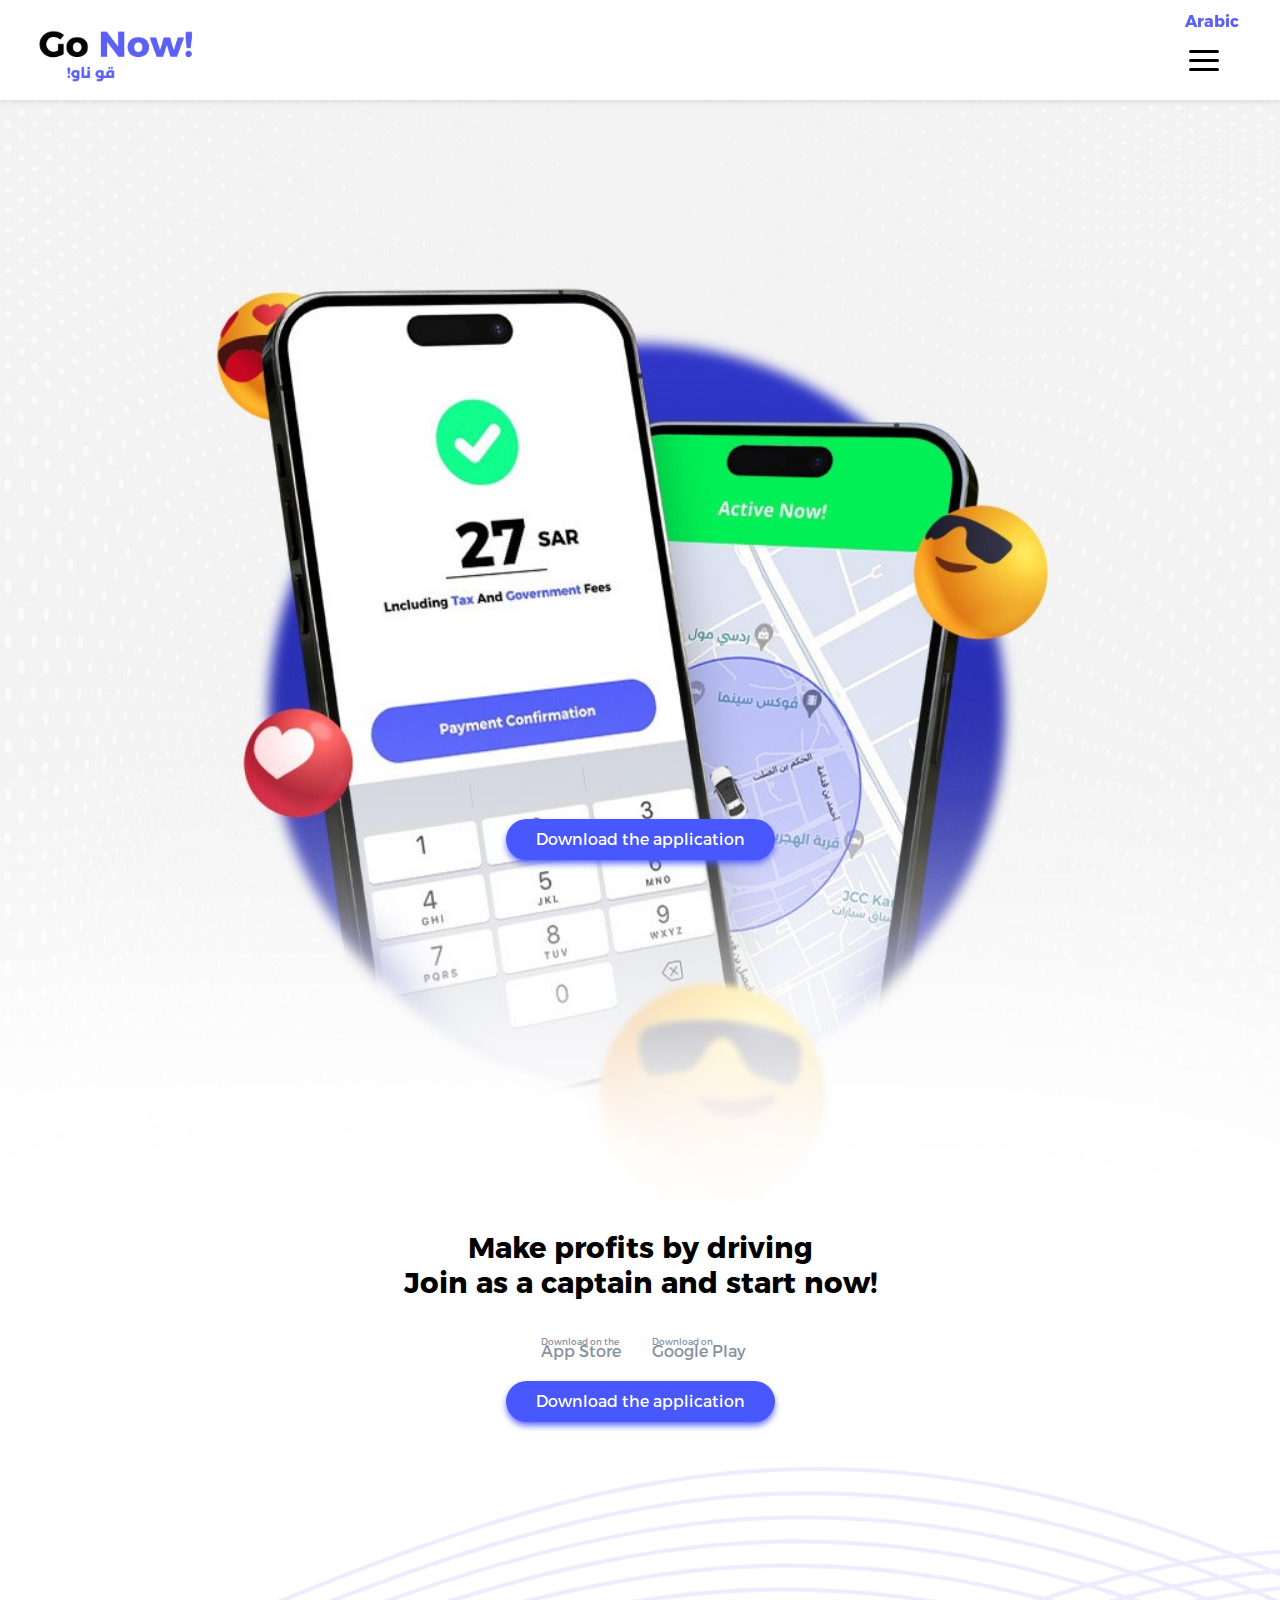
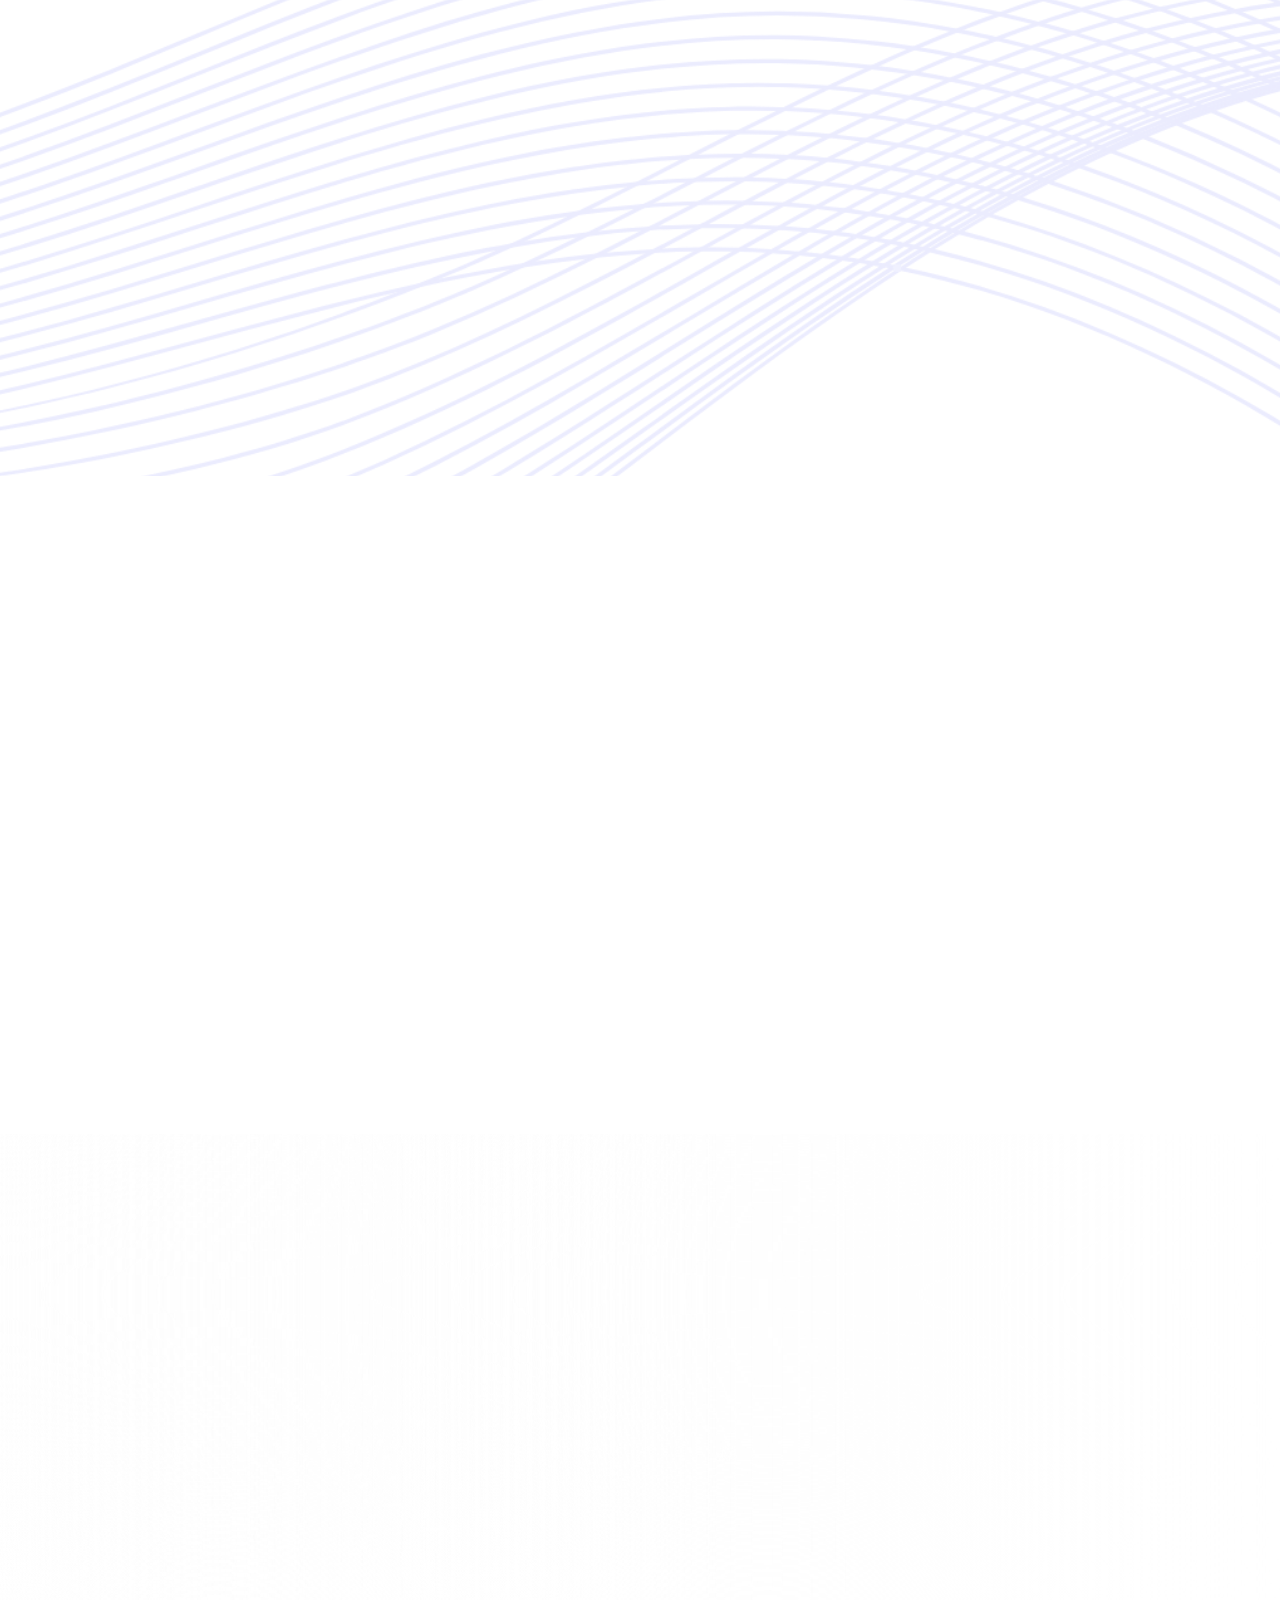
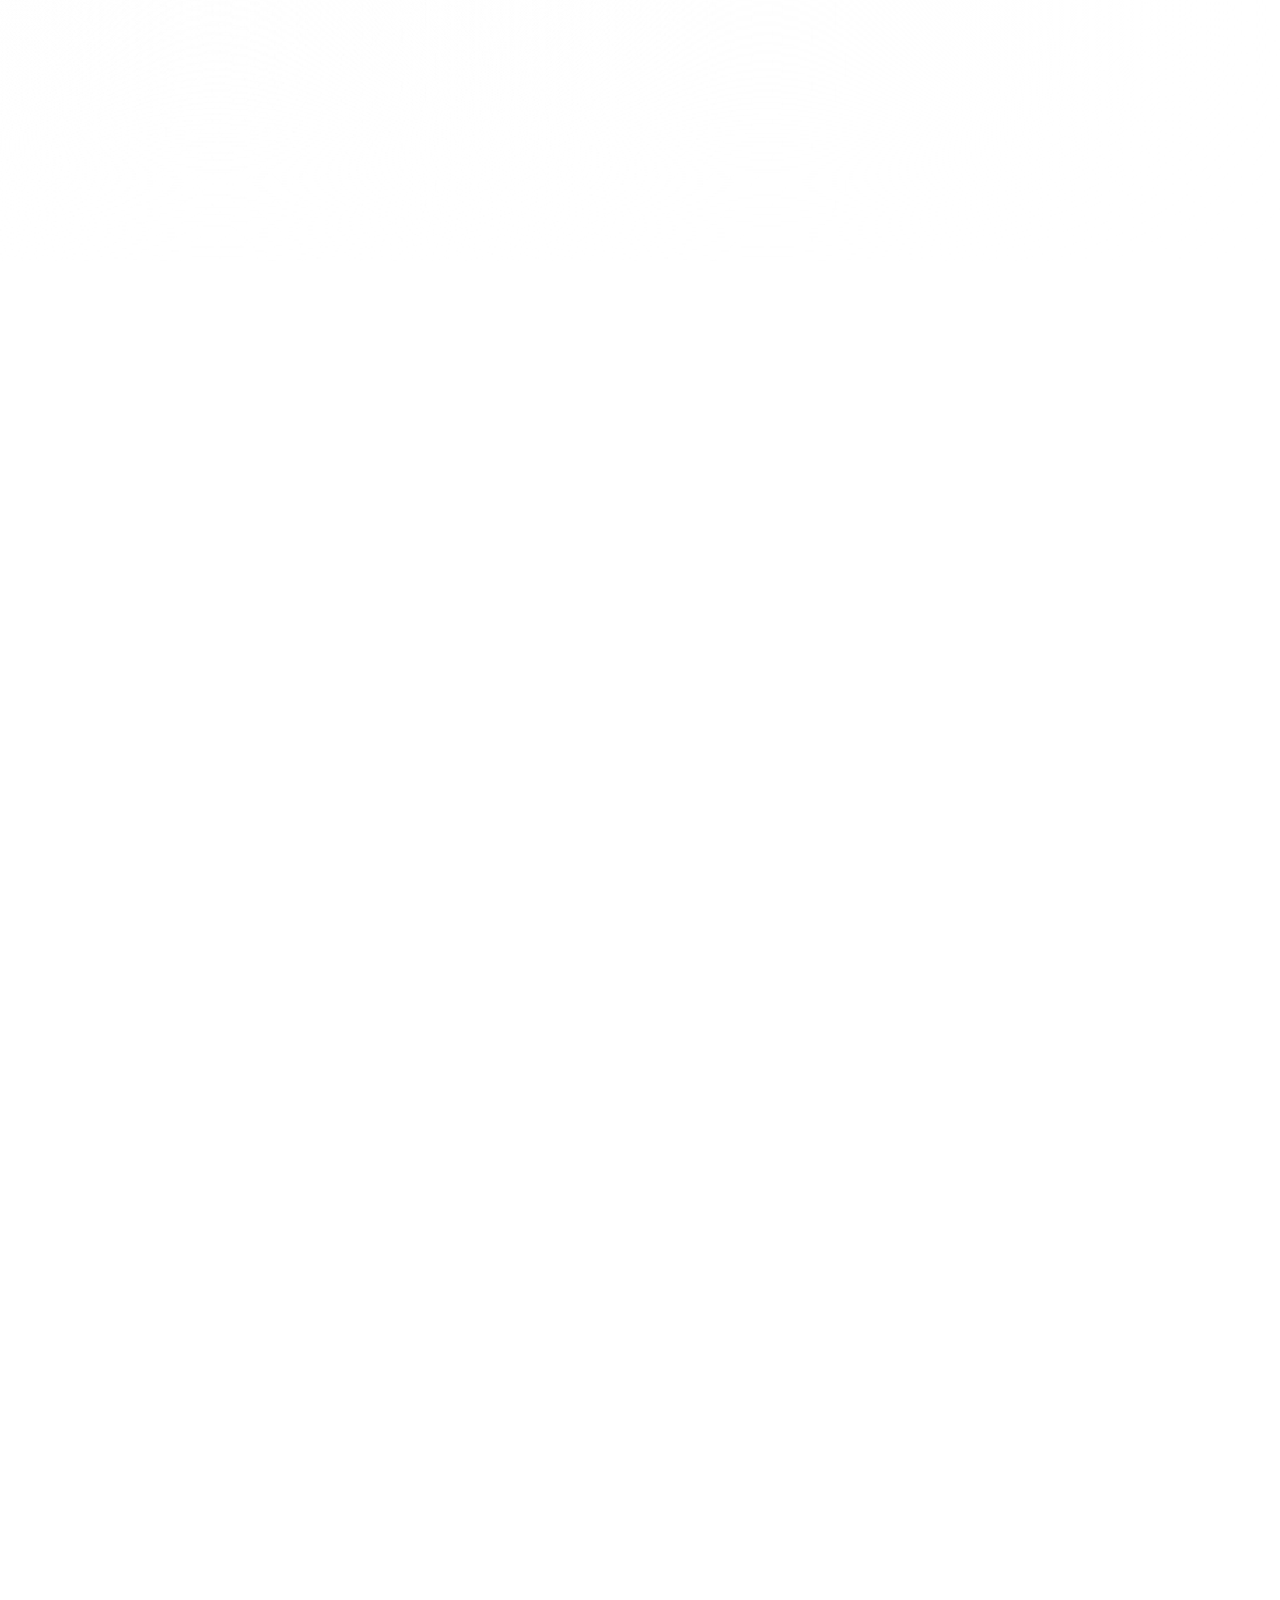
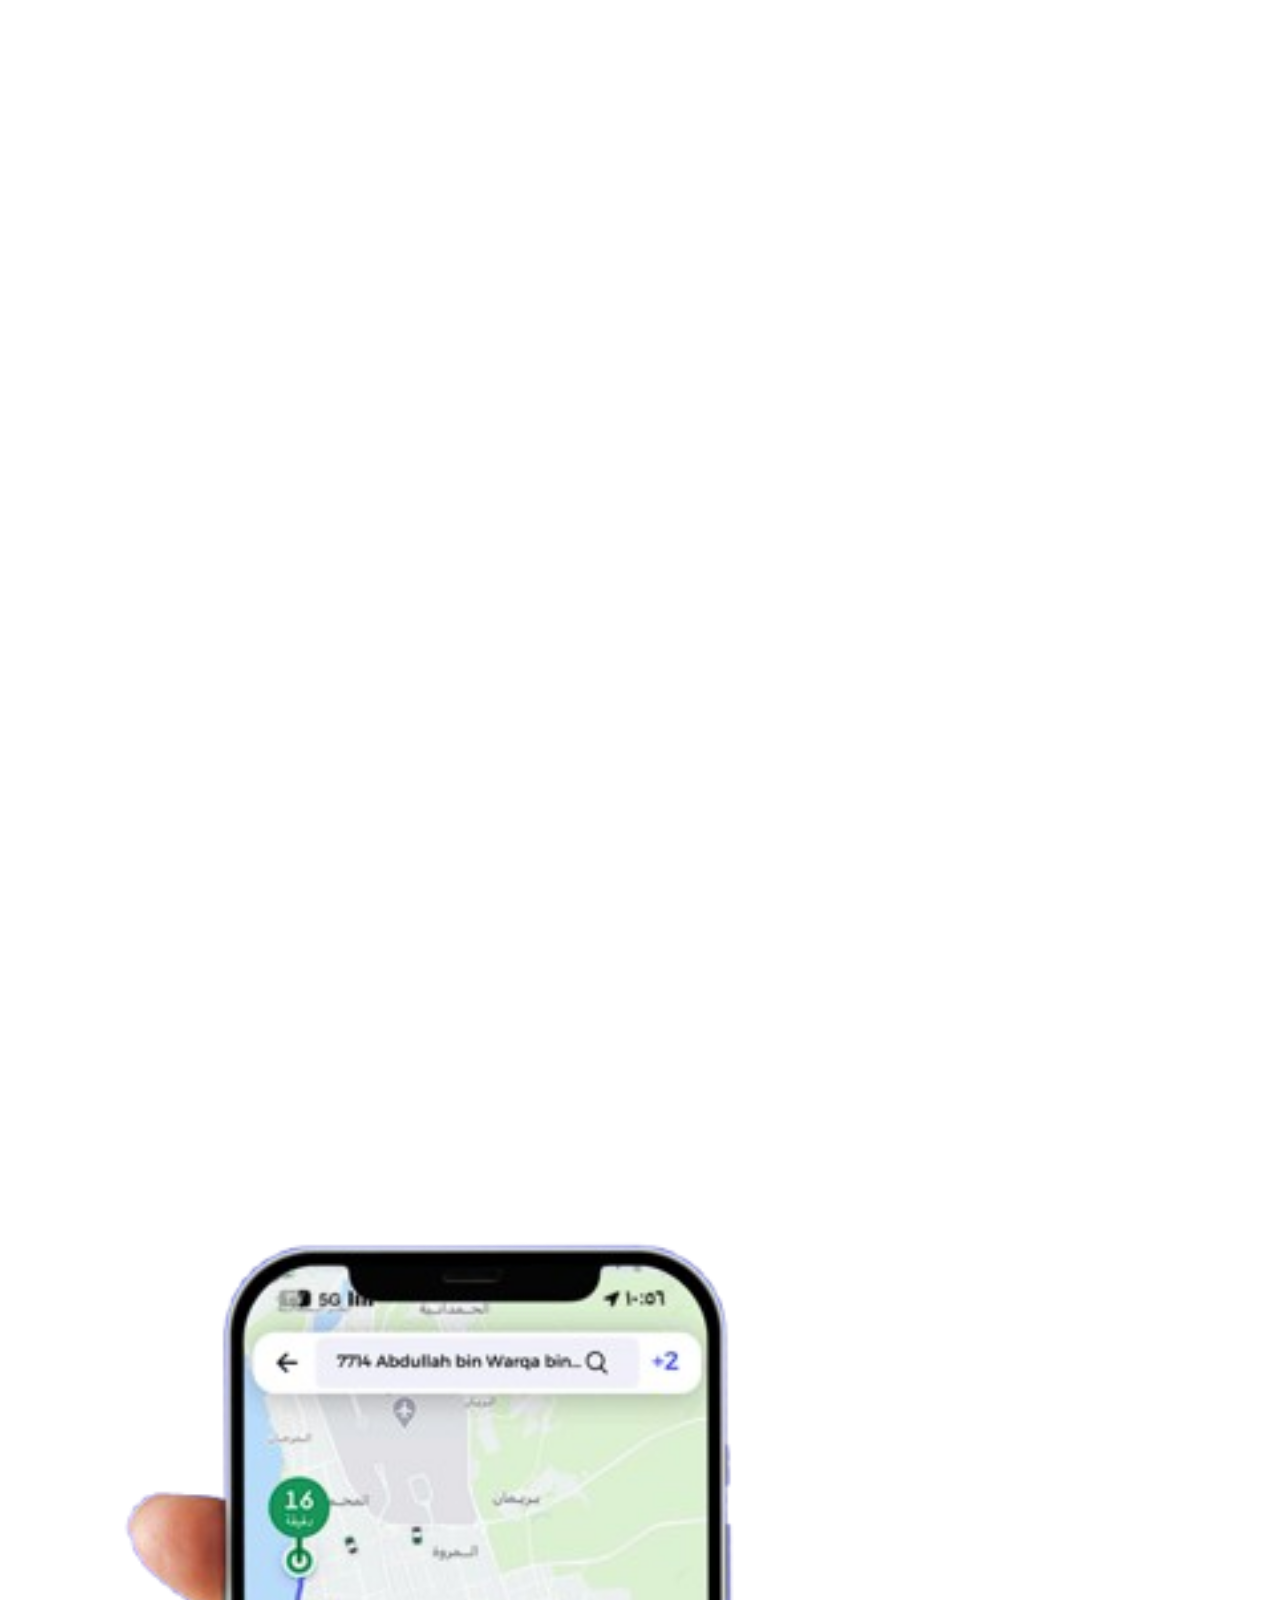
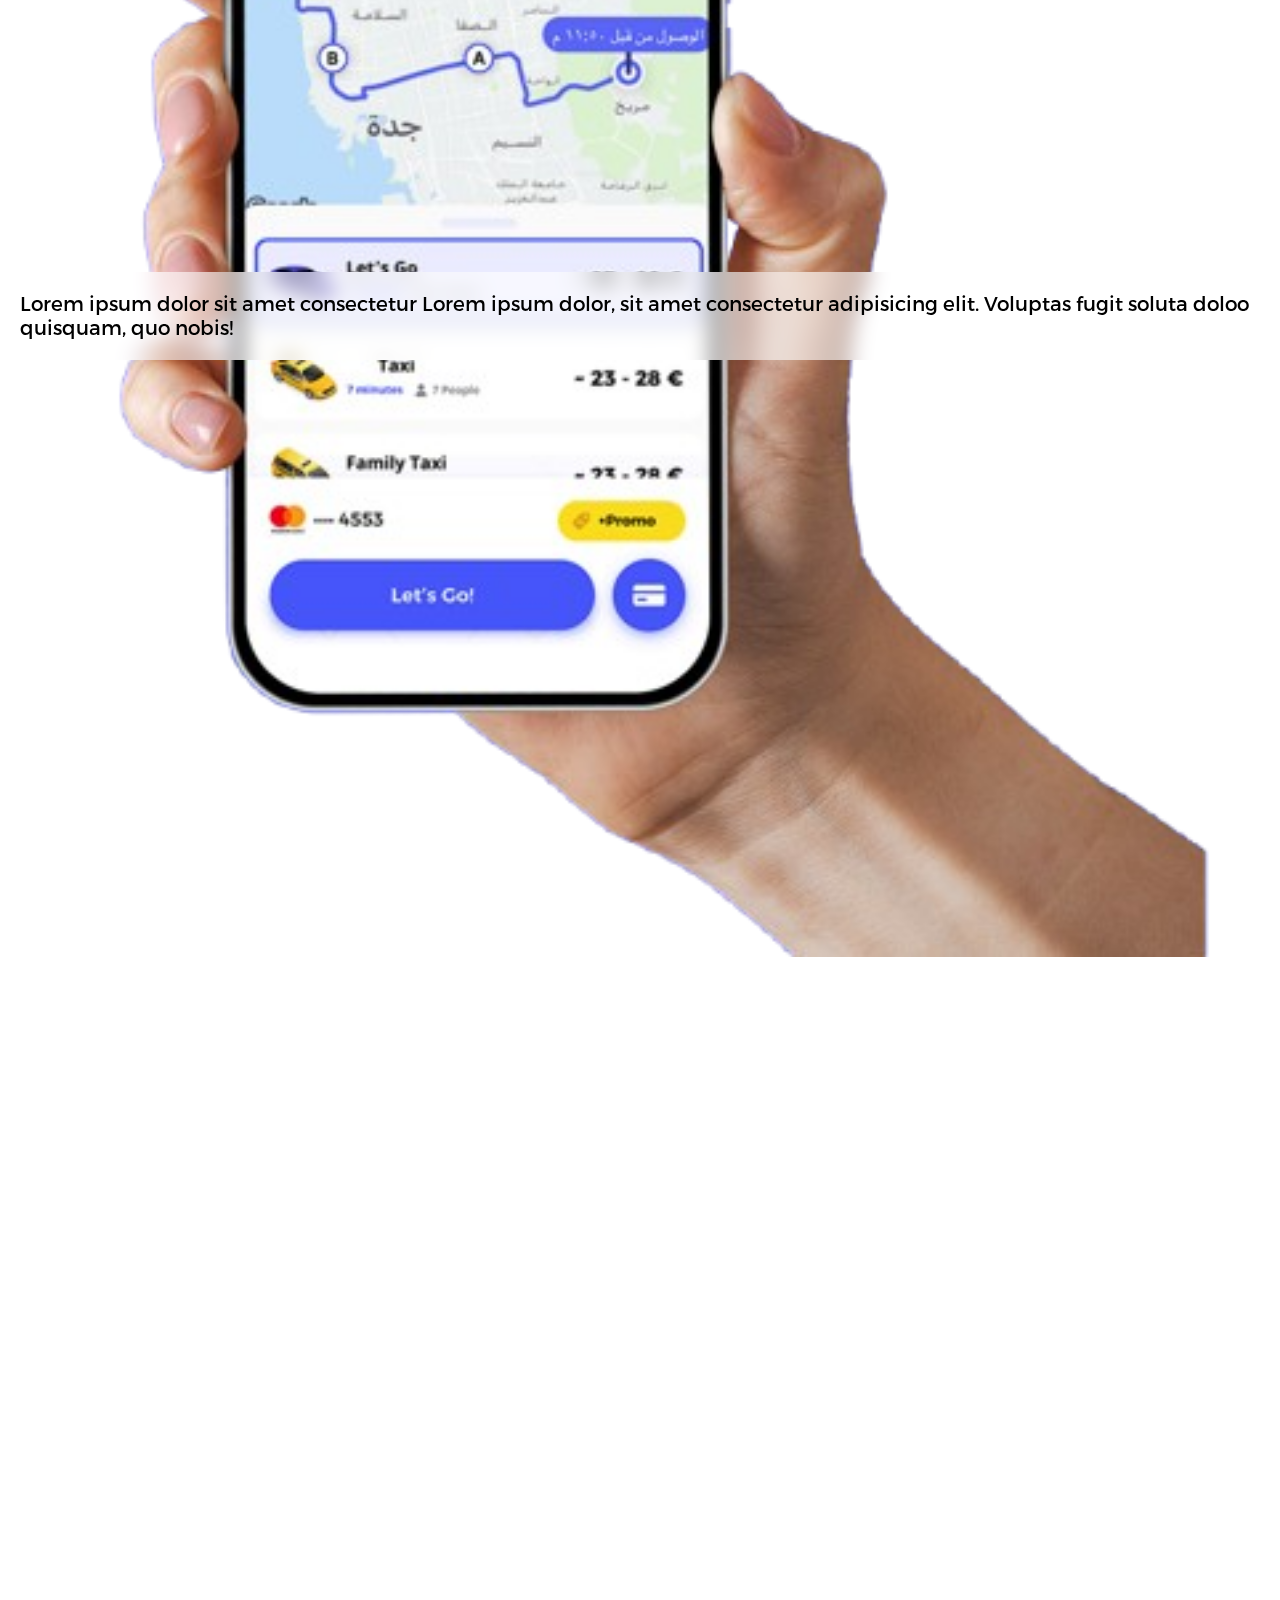
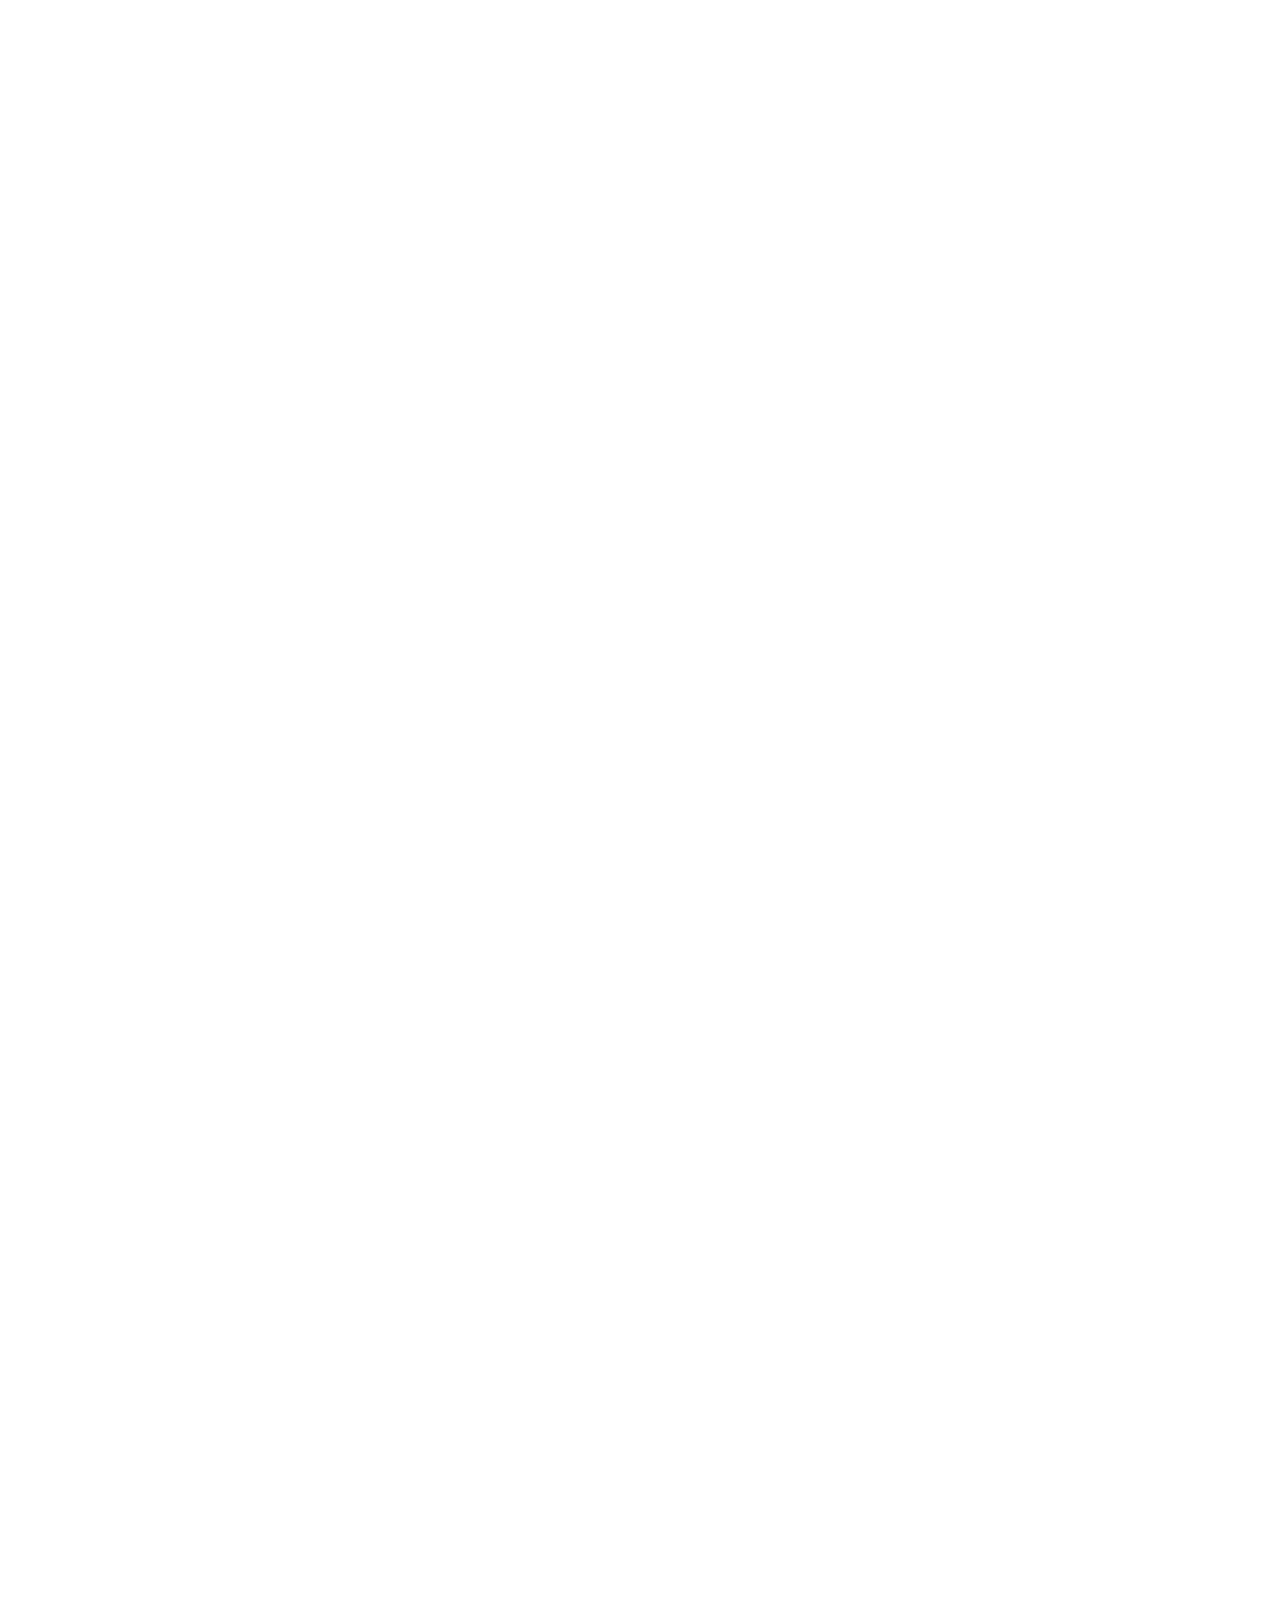
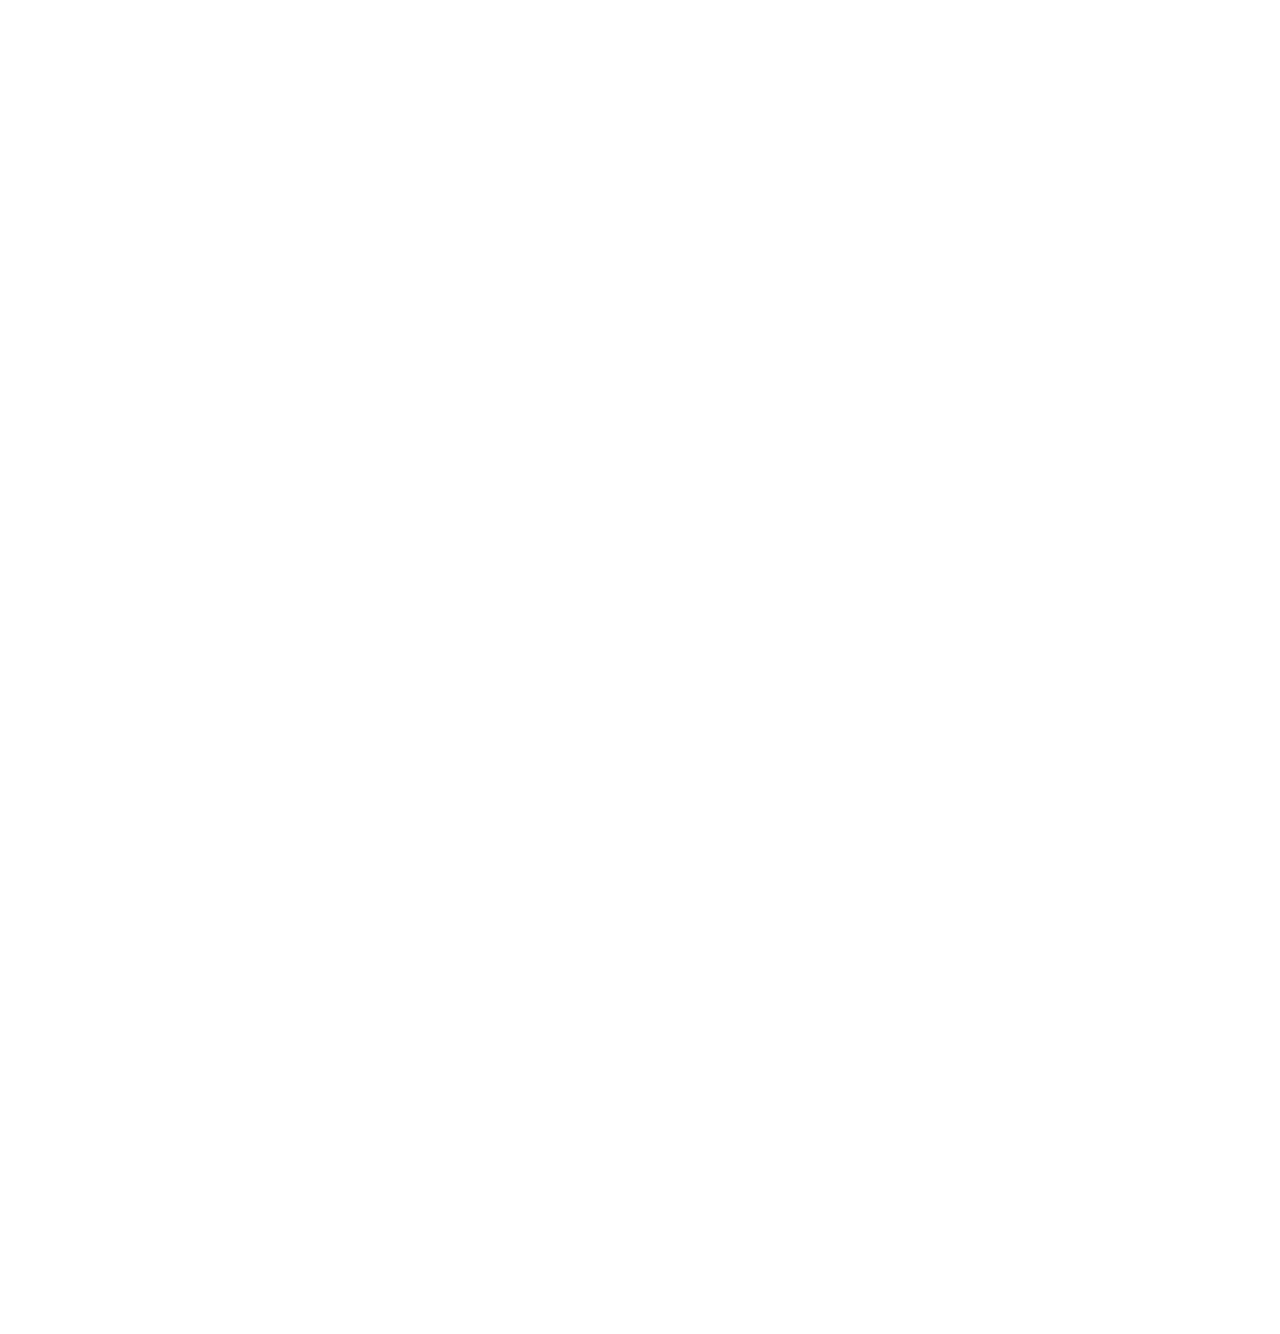
==== captain-english.html @ ae2c9409 "Initial commit" ====
<!DOCTYPE html>
<html lang="en">

<head>
    <meta charset="UTF-8">
    <meta name="viewport" content="width=device-width, initial-scale=1.0">
    <title>GO NOW</title>
    <link rel="stylesheet" href="./assets/css/captain_english_style.css">
    <link href="https://cdn.jsdelivr.net/npm/bootstrap@5.0.2/dist/css/bootstrap.min.css" rel="stylesheet"
        integrity="sha384-EVSTQN3/azprG1Anm3QDgpJLIm9Nao0Yz1ztcQTwFspd3yD65VohhpuuCOmLASjC" crossorigin="anonymous">
    <link rel="stylesheet" href="https://cdn.jsdelivr.net/npm/swiper@11/swiper-bundle.min.css" />
    <link rel="stylesheet" href="https://cdnjs.cloudflare.com/ajax/libs/animate.css/4.1.1/animate.min.css" />
    <link href="https://unpkg.com/aos@2.3.1/dist/aos.css" rel="stylesheet">
</head>
<style>
    .swiper-pagination {
        position: absolute !important;
        bottom: 0 !important;
        text-align: center !important;
    }

    .swiper-pagination-bullet {
        display: inline-block;
        width: 30px;
        height: 5px;
        background-color: #a4a6ff;
        border-radius: 20px;
        margin: 0 5px;
        transition: all 0.3s ease;
    }

    .swiper-pagination-bullet-active {
        width: 70px;
        height: 5px;
        background-color: #5b60f6;
    }

    .animate__animated.animate__zoomInDown {
        --animate-duration: 1.5s;
    }
</style>

<body>

    <!-- <nav>
        <div class="logo">
            <img src="./assets/img/Go-Now-logo.png" alt="" style="width: 192px">
        </div>
        <div class="left d-flex align-items-center">
            <div class="link">
                <a href="./index.html">Arabic</a>
            </div>
            <div class="hamburger-icon-box d-flex align-items-center">
                <ion-icon name="reorder-three-outline" class="hamburger-icon"></ion-icon>
            </div>
        </div>
    </nav>
    <div class="sidebar-custom">
        <div class="close-btn">
            <ion-icon name="close-outline" class="close-icon"></ion-icon>
        </div>
        <ul>
            <li><a href="#">Home</a></li>
            <li><a href="#">About</a></li>
            <li><a href="#">Services</a></li>
            <li><a href="#">Contact</a></li>
        </ul>
    </div>
    <div class="overlay"></div> -->

    <div class="overlay-button-box" id="english_overlay_box">
        <button class="download_app_button" id="captain_download_button_three">Download the application</button>
    </div>

    <nav>
        <div class="logo">
            <img src="./assets/img/Go-Now-logo.png" alt="" style="width: 192px">
        </div>
        <div class="left d-flex align-items-center">
            <div class="link">
                <a href="./captain.html">Arabic</a>
            </div>
            <div class="hamburger-icon-box d-flex align-items-center">
                <div id="nav-icon4">
                    <span></span>
                    <span></span>
                    <span></span>
                </div>
            </div>
        </div>
    </nav>


    <div class="sidebar-custom" id="sidebar">
        <ul>
            <li>
                <svg xmlns="http://www.w3.org/2000/svg" x="0px" y="0px" width="20" height="20" class="tick-icon"
                    viewBox="0,0,256,256">
                    <g fill="#ffffff" fill-rule="nonzero" stroke="none" stroke-width="1" stroke-linecap="butt"
                        stroke-linejoin="miter" stroke-miterlimit="10" stroke-dasharray="" stroke-dashoffset="0"
                        font-family="none" font-weight="none" font-size="none" text-anchor="none"
                        style="mix-blend-mode: normal">
                        <g transform="scale(8.53333,8.53333)">
                            <path
                                d="M26.98047,5.99023c-0.2598,0.00774 -0.50638,0.11632 -0.6875,0.30273l-15.29297,15.29297l-6.29297,-6.29297c-0.25082,-0.26124 -0.62327,-0.36647 -0.97371,-0.27511c-0.35044,0.09136 -0.62411,0.36503 -0.71547,0.71547c-0.09136,0.35044 0.01388,0.72289 0.27511,0.97371l7,7c0.39053,0.39037 1.02353,0.39037 1.41406,0l16,-16c0.29576,-0.28749 0.38469,-0.72707 0.22393,-1.10691c-0.16075,-0.37985 -0.53821,-0.62204 -0.9505,-0.60988z">
                            </path>
                        </g>
                    </g>
                </svg>
                <a href="index.html">Home</a>
            </li>
            <li>
                <svg xmlns="http://www.w3.org/2000/svg" x="0px" y="0px" width="20" height="20" class="tick-icon"
                    viewBox="0,0,256,256">
                    <g fill="#ffffff" fill-rule="nonzero" stroke="none" stroke-width="1" stroke-linecap="butt"
                        stroke-linejoin="miter" stroke-miterlimit="10" stroke-dasharray="" stroke-dashoffset="0"
                        font-family="none" font-weight="none" font-size="none" text-anchor="none"
                        style="mix-blend-mode: normal">
                        <g transform="scale(8.53333,8.53333)">
                            <path
                                d="M26.98047,5.99023c-0.2598,0.00774 -0.50638,0.11632 -0.6875,0.30273l-15.29297,15.29297l-6.29297,-6.29297c-0.25082,-0.26124 -0.62327,-0.36647 -0.97371,-0.27511c-0.35044,0.09136 -0.62411,0.36503 -0.71547,0.71547c-0.09136,0.35044 0.01388,0.72289 0.27511,0.97371l7,7c0.39053,0.39037 1.02353,0.39037 1.41406,0l16,-16c0.29576,-0.28749 0.38469,-0.72707 0.22393,-1.10691c-0.16075,-0.37985 -0.53821,-0.62204 -0.9505,-0.60988z">
                            </path>
                        </g>
                    </g>
                </svg>
                <a href="#">Services</a>
            </li>
            <li>
                <svg xmlns="http://www.w3.org/2000/svg" x="0px" y="0px" width="20" height="20" class="tick-icon"
                    viewBox="0,0,256,256">
                    <g fill="#ffffff" fill-rule="nonzero" stroke="none" stroke-width="1" stroke-linecap="butt"
                        stroke-linejoin="miter" stroke-miterlimit="10" stroke-dasharray="" stroke-dashoffset="0"
                        font-family="none" font-weight="none" font-size="none" text-anchor="none"
                        style="mix-blend-mode: normal">
                        <g transform="scale(8.53333,8.53333)">
                            <path
                                d="M26.98047,5.99023c-0.2598,0.00774 -0.50638,0.11632 -0.6875,0.30273l-15.29297,15.29297l-6.29297,-6.29297c-0.25082,-0.26124 -0.62327,-0.36647 -0.97371,-0.27511c-0.35044,0.09136 -0.62411,0.36503 -0.71547,0.71547c-0.09136,0.35044 0.01388,0.72289 0.27511,0.97371l7,7c0.39053,0.39037 1.02353,0.39037 1.41406,0l16,-16c0.29576,-0.28749 0.38469,-0.72707 0.22393,-1.10691c-0.16075,-0.37985 -0.53821,-0.62204 -0.9505,-0.60988z">
                            </path>
                        </g>
                    </g>
                </svg>
                <a href="#">About us</a>
            </li>
            <li>
                <svg xmlns="http://www.w3.org/2000/svg" x="0px" y="0px" width="20" height="20" class="tick-icon"
                    viewBox="0,0,256,256">
                    <g fill="#ffffff" fill-rule="nonzero" stroke="none" stroke-width="1" stroke-linecap="butt"
                        stroke-linejoin="miter" stroke-miterlimit="10" stroke-dasharray="" stroke-dashoffset="0"
                        font-family="none" font-weight="none" font-size="none" text-anchor="none"
                        style="mix-blend-mode: normal">
                        <g transform="scale(8.53333,8.53333)">
                            <path
                                d="M26.98047,5.99023c-0.2598,0.00774 -0.50638,0.11632 -0.6875,0.30273l-15.29297,15.29297l-6.29297,-6.29297c-0.25082,-0.26124 -0.62327,-0.36647 -0.97371,-0.27511c-0.35044,0.09136 -0.62411,0.36503 -0.71547,0.71547c-0.09136,0.35044 0.01388,0.72289 0.27511,0.97371l7,7c0.39053,0.39037 1.02353,0.39037 1.41406,0l16,-16c0.29576,-0.28749 0.38469,-0.72707 0.22393,-1.10691c-0.16075,-0.37985 -0.53821,-0.62204 -0.9505,-0.60988z">
                            </path>
                        </g>
                    </g>
                </svg>
                <a href="#">Invest with us</a>
            </li>
            <li>
                <svg xmlns="http://www.w3.org/2000/svg" x="0px" y="0px" width="20" height="20" class="tick-icon"
                    viewBox="0,0,256,256">
                    <g fill="#ffffff" fill-rule="nonzero" stroke="none" stroke-width="1" stroke-linecap="butt"
                        stroke-linejoin="miter" stroke-miterlimit="10" stroke-dasharray="" stroke-dashoffset="0"
                        font-family="none" font-weight="none" font-size="none" text-anchor="none"
                        style="mix-blend-mode: normal">
                        <g transform="scale(8.53333,8.53333)">
                            <path
                                d="M26.98047,5.99023c-0.2598,0.00774 -0.50638,0.11632 -0.6875,0.30273l-15.29297,15.29297l-6.29297,-6.29297c-0.25082,-0.26124 -0.62327,-0.36647 -0.97371,-0.27511c-0.35044,0.09136 -0.62411,0.36503 -0.71547,0.71547c-0.09136,0.35044 0.01388,0.72289 0.27511,0.97371l7,7c0.39053,0.39037 1.02353,0.39037 1.41406,0l16,-16c0.29576,-0.28749 0.38469,-0.72707 0.22393,-1.10691c-0.16075,-0.37985 -0.53821,-0.62204 -0.9505,-0.60988z">
                            </path>
                        </g>
                    </g>
                </svg>
                <a href="#">Contact us</a>
            </li>
            <li>
                <svg xmlns="http://www.w3.org/2000/svg" x="0px" y="0px" width="20" height="20" class="tick-icon"
                    viewBox="0,0,256,256">
                    <g fill="#ffffff" fill-rule="nonzero" stroke="none" stroke-width="1" stroke-linecap="butt"
                        stroke-linejoin="miter" stroke-miterlimit="10" stroke-dasharray="" stroke-dashoffset="0"
                        font-family="none" font-weight="none" font-size="none" text-anchor="none"
                        style="mix-blend-mode: normal">
                        <g transform="scale(8.53333,8.53333)">
                            <path
                                d="M26.98047,5.99023c-0.2598,0.00774 -0.50638,0.11632 -0.6875,0.30273l-15.29297,15.29297l-6.29297,-6.29297c-0.25082,-0.26124 -0.62327,-0.36647 -0.97371,-0.27511c-0.35044,0.09136 -0.62411,0.36503 -0.71547,0.71547c-0.09136,0.35044 0.01388,0.72289 0.27511,0.97371l7,7c0.39053,0.39037 1.02353,0.39037 1.41406,0l16,-16c0.29576,-0.28749 0.38469,-0.72707 0.22393,-1.10691c-0.16075,-0.37985 -0.53821,-0.62204 -0.9505,-0.60988z">
                            </path>
                        </g>
                    </g>
                </svg>
                <a href="#">Payment & credit</a>
            </li>
        </ul>
        <div class="menu-last-link-box">
            <a href="captain.html" class="menu-bar-link">Earn by driving <br> join us captain!</a>
        </div>
    </div>

    <div class="main-top-section">

        <div class="hero-section">
            <img src="./assets/img/captain-page-hero-img.jpeg" data-aos="zoom-in" data-aos-duration="1000" alt="">

        </div>

        <div class="heading">
            <h1 class="animate__animated animate__zoomIn">Make profits by driving</h1>
            <h1 class="animate__animated animate__zoomIn">Join as a captain and start now!</h1>
        </div>

        <div class="main-download-section">
            <div class="download-section">
                <a href="#" class="app-store animate__animated animate__bounceInLeft">
                    <div class="icon"><ion-icon name="logo-apple" class="apple-icon"></ion-icon></div>
                    <div class="text">
                        <p class="first-text">Download on the</p>
                        <p class="second-text">App Store</p>
                    </div>
                </a>
                <a href="#" class="google-play animate__animated animate__bounceInRight">
                    <div class="icon"><ion-icon name="logo-google-playstore" class="playstore-icon"></ion-icon></div>
                    <div class="text">
                        <p class="first-text">Download on</p>
                        <p class="second-text">Google Play</p>
                    </div>
                </a>
            </div>
            <div class="download-button-box">
                <button class="animate__animated animate__zoomIn download_button_for_overlay"
                    id="captain_download_button_one">Download the application</button>
            </div>
        </div>
    </div>


    <div class="fourth-section">

        <div class="fourth-section-mobile">

            <div class="phone-coins-section" style="margin-top: 30px;">
                <div class="phone-img-box">
                    <img src="./assets/img/phone.png" data-aos="zoom-in" data-aos-duration="1000" class="phone-img"
                        alt="">
                </div>

                <div class="wave-box">
                    <img src="./assets/img/background-waves.png" alt="">
                </div>

                <div class="increase-box">
                    <img src="./assets/img/increase-1.png" data-aos="fade-right" data-aos-duration="1000" alt="">
                </div>

                <div class="decrease-box">
                    <img src="./assets/img/decrease-1.png" data-aos="fade-right" data-aos-duration="1000" alt="">
                </div>

                <div class="coins-box">
                    <img src="./assets/img/coins.png" data-aos="zoom-in" data-aos-duration="1000" alt="">
                </div>

                <div class="element-1-box">
                    <img src="./assets/img/element-1.png" data-aos="fade-right" data-aos-duration="800" alt="">
                </div>

                <div class="element-2-box">
                    <img src="./assets/img/element-120.png" data-aos="fade-right" data-aos-duration="800"
                        data-aos-delay="300" alt="">
                </div>

                <div class="blur-coin-box">
                    <img src="./assets/img/blur-coin.png" data-aos="fade-right" data-aos-duration="1000" alt="">
                </div>

            </div>

            <!-- Second Swiper Slider -->
            <!-- <div class="swiper-container">
                <div class="swiper-wrapper">
                    <div class="swiper-slide">
                        <img src="./assets/img/place-holder.webp" alt="Image 1">
                    </div>
                    <div class="swiper-slide">
                        <img src="./assets/img/place-holder.webp" alt="Image 2">
                    </div>
                    <div class="swiper-slide">
                        <img src="./assets/img/place-holder.webp" alt="Image 3">
                    </div>
                </div>
                <div class="swiper-pagination"></div>
            </div> -->


            <div class="main-paragarph-div">

                <div class="paragraph" data-aos="zoom-out-right" data-aos-duration="1000">
                    <h1 class="box-heading">Grow your income</h1>
                    <h2 class="box-subheading">Driving with us grows your income every day!</h2>
                    <p class="box-para">Make profits by driving your car with a monthly income of up to 7,000 riyals,
                        and you can get...
                        A monthly salary of 3,000 riyals per month in the event of completing a number of trips
                        specified by management and placing the company logo on
                        Your car to improve our brand and thus be one of our success partners!</p>
                </div>

                <div class="paragraph" data-aos="zoom-out-right" data-aos-duration="1000">
                    <h1 class="box-heading">Earn more!</h1>
                    <h2 class="box-subheading">Make more profits with incentives and guarantees!</h2>
                    <p class="box-para">Complete a specific number of trips from the management to earn the incentives
                        and guarantees listed in the incentive list
                        Within the application, increase your daily income up to 500 riyals with ease, and you can
                        collect it directly through the transfer service
                        With a tikka linked to the stc application!</p>
                </div>

                <div class="paragraph" data-aos="zoom-out-right" data-aos-duration="1000">
                    <h1 class="box-heading">Achieve your goals!</h1>
                    <h2 class="box-subheading">Your chance to achieve your financial freedom with us!</h2>
                    <p class="box-para">You can get a monthly salary in addition to a meaningful daily income and
                        collect it directly every day
                        Ease and security through the electronic payment wallet. This is your opportunity to achieve
                        your financial freedom with us. Download the application
                        Join as a captain now!</p>
                </div>

            </div>

            <div class="car-section">
                <img src="./assets/img/background-glow.png" class="black-car-glow" alt="">
                <div class="first-car-3-cars-section-box"><img src="./assets/img/first-car-white-for-3-cars-section.png"
                        class="car-black" style="width: 156%;" alt=""></div>
                <img src="./assets/img/background-glow.png" class="pink-car-glow" alt="">
                <div class="second-car-3-cars-section-box"><img
                        src="./assets/img/second-car-white-for-3-cars-section.png" class="car-pink" alt=""></div>
                <img src="./assets/img/background-glow.png" class="white-car-glow" alt="">
                <div class="third-car-3-cars-section-box"><img src="./assets/img/third-car-white-for-3-cars-section.png"
                        class="car-white" alt=""></div>
            </div>

            <div class="location-phone-box">
                <img src="./assets/img/phone-2.png" data-aos="zoom-in" data-aos-duration="1000" alt="">
            </div>
            <div class="tick-button-img-box">
                <img src="./assets/img/button.png" data-aos="zoom-in" data-aos-duration="1000" alt="">
            </div>

            <div class="IMG" data-aos="zoom-in" data-aos-duration="1000">
                <img src="./assets/img/IMG.jpeg" alt="">
            </div>

            <div class="last-text-box" data-aos="fade-up" data-aos-duration="1000">
                <h1>Are you ready to earn</h1>
                <h1>More money?!</h1>
            </div>

            <div class="last-button-box">
                <button data-aos="fade-up" data-aos-duration="1000" id="captain_button_captain">Join as captain!</button>
            </div>

            <div class="last-img-box">
                <div class="inner-last-box" data-aos="zoom-in" data-aos-duration="1000">
                    <img src="./assets/img/place-holder.webp" alt="">
                </div>
            </div>

        </div>
    </div>


    <div class="blur-effect">
        <img src="./assets/img/mobile-in-hand.png" alt="">
        <p>Lorem ipsum dolor sit amet consectetur Lorem ipsum dolor, sit amet consectetur adipisicing elit. Voluptas
            fugit soluta doloo quisquam, quo nobis!</p>
    </div>


    <div class="company-section">
        <h1 data-aos="fade-up" data-aos-duration="800">Success partners</h1>
        <img src="./assets/img/company-img.png" data-aos="fade-up" data-aos-duration="800" alt="">
    </div>


    <!-- <footer style="display: none;">
        <div class="footer-logo">
            <img src="./assets/img/Go-Now-logo.png" alt="" data-aos="fade-up" data-aos-duration="1000">
        </div>
        <div class="footer-text">
            <p data-aos="fade-up" data-aos-duration="800">تواصل معنا</p>
        </div>
        <div class="footer-box-one">

            <a href="#" class="email" data-aos="fade-up" data-aos-duration="800">
                <p>official@go-now.com</p>
                <img src="./assets/img/email-icon.svg" alt="">
            </a>

            <a href="#" class="dialer" data-aos="fade-up" data-aos-duration="800" data-aos-delay="300">
                <p>920013462</p>
                <img src="./assets/img/dialer-icon.svg" alt="">
            </a>

            <a href="#" class="email" data-aos="fade-up" data-aos-duration="800" data-aos-delay="600">
                <p>Live Chat</p>
                <img src="./assets/img/chat.svg" alt="">
            </a>
        </div>
    </footer> -->


    <div class="fifth-section">
        <h1 data-aos="fade-up" data-aos-duration="800">Contact us</h1>
        <p data-aos="fade-up" data-aos-duration="800"><span class="color-blue"
                style="margin-left: 5px; margin-right: 5px;">Flexible</span> communication <span class="color-blue"
                style="margin-left: 5px; margin-right: 5px;">and multiple</span> options </p>
        <!-- <p data-aos="fade-up" data-aos-duration="800">Flexible <span class="color-blue" style="margin-left: 5px; margin-right: 5px;"> and multiple </span> communication options</p> -->
        <img data-aos="zoom-in" data-aos-duration="800" src="./assets/img/fifth-sec-img.jpeg" alt="">
        <div class="fifth-section-contact-icons" data-aos="fade-up" data-aos-duration="800">
            <div class="fifth-section-chat"><img src="./assets/img/chat-icon.png" alt=""></div>
            <div class="fifth-section-email"><img src="./assets/img/email-icon-fifth-section.png" alt=""></div>
            <div class="fifth-section-phone"><img src="./assets/img/phone-icon.png" alt=""></div>
        </div>
        <h1 data-aos="fade-up" data-aos-duration="800">Payment methods</h1>
        <p data-aos="fade-up" data-aos-duration="800"> <span><img src="./assets/img/security-tick.png"
                    class="security-tick" alt=""></span> 100% secure payment</p>
        <div class="fifth-section-logos">
            <div class="first-line" data-aos="fade-up" data-aos-duration="800"><img
                    src="./assets/img/first-line-logos.png" alt=""></div>
            <div class="second-line" data-aos="fade-up" data-aos-duration="800"><img
                    src="./assets/img/second-line-logos.png" alt=""></div>
        </div>
        <div class="horizontal-line-box">
            <div class="horizontal-line" data-aos="fade-up" data-aos-duration="800"></div>
        </div>
        <div class="fifth-heading-contact" data-aos="fade-up" data-aos-duration="800" data-aos-offset="0">
            <p style="margin: 0;">contact@go-now-app.com</p>
        </div>
        <div class="fifth-heading-number" data-aos="fade-up" data-aos-duration="800" data-aos-offset="0">
            <p style="margin: 0;">920031462</p>
        </div>
        <div class="fifth-heading-final-text" data-aos="fade-up" data-aos-duration="800" data-aos-offset="0">
            <p>All rights reserved</p><span class="copyright-symbol">© </span>
        </div>
    </div>



    <script src="https://unpkg.com/aos@2.3.1/dist/aos.js"></script>
    <script src="https://cdn.jsdelivr.net/npm/swiper@11/swiper-bundle.min.js"></script>
    <script type="module" src="https://unpkg.com/ionicons@7.1.0/dist/ionicons/ionicons.esm.js"></script>
    <script nomodule src="https://unpkg.com/ionicons@7.1.0/dist/ionicons/ionicons.js"></script>
    <script src="https://code.jquery.com/jquery-3.7.1.min.js"
        integrity="sha256-/JqT3SQfawRcv/BIHPThkBvs0OEvtFFmqPF/lYI/Cxo=" crossorigin="anonymous"></script>
    <script src="https://cdn.jsdelivr.net/npm/bootstrap@5.0.2/dist/js/bootstrap.bundle.min.js"
        integrity="sha384-MrcW6ZMFYlzcLA8Nl+NtUVF0sA7MsXsP1UyJoMp4YLEuNSfAP+JcXn/tWtIaxVXM"
        crossorigin="anonymous"></script>
    <script src="https://code.jquery.com/ui/1.12.1/jquery-ui.min.js"></script>
    <script src="./assets/js/script.js?ver=1.9"></script>
</body>

</html>

<script>
    document.addEventListener("DOMContentLoaded", function () {
    const downloadButton = document.getElementById('captain_download_button_one');
    const overlayButtonBox = document.getElementById('english_overlay_box');
    const downloadSection = document.querySelector('.main-top-section');

    if (downloadButton && overlayButtonBox && downloadSection) {
        const stickyNavbarHeight = 0;

        // Function to detect Safari browser
        const isSafari = /^((?!chrome|android).)*safari/i.test(navigator.userAgent);

        console.log(isSafari)

        const checkViewport = () => {
            console.log("checking button");
            const buttonRect = downloadButton.getBoundingClientRect();
            const sectionRect = downloadSection.getBoundingClientRect();

            let translateYValue = '100px'; // Default value

            // If Safari, increase the translation value
            if (isSafari) {
                translateYValue = '150px'; // Adjust as needed for Safari
            }

            if (buttonRect.bottom < stickyNavbarHeight || buttonRect.top > window.innerHeight) {
                // Button is out of view, show overlay if section is still in view
                if (sectionRect.top < window.innerHeight && sectionRect.bottom > stickyNavbarHeight) {
                    overlayButtonBox.style.transform = `translateY(0px)`;
                } else {
                    overlayButtonBox.style.transform = `translateY(${translateYValue})`;
                }
            } else {
                // Button is in view, hide overlay
                overlayButtonBox.style.transform = `translateY(${translateYValue})`;
            }
        };

        // Initial check
        checkViewport();

        // Set interval to check every 100 milliseconds (adjust if needed)
        const interval = setInterval(checkViewport, 100);

        // Optionally, clear the interval if needed after certain actions
        // clearInterval(interval); // Uncomment this if you want to stop the checks at some point
    } else {
        console.error("Required elements not found.");
    }
});

</script>
---- assets/css/captain_english_style.css ----
@font-face {
    font-family: 'montserrat-arabic';
    src: url('../font/Montserrat-Arabic\ Thin\ 250.otf');
    font-weight: 250;
}

@font-face {
    font-family: 'montserrat-arabic';
    src: url('../font/Montserrat-Arabic\ Light\ 300.otf');
    font-weight: 300;
}

@font-face {
    font-family: 'montserrat-arabic';
    src: url('../font/Montserrat-Arabic\ Regular\ 400.otf');
    font-weight: 400;
}

@font-face {
    font-family: 'montserrat-arabic';
    src: url('../font/Montserrat-Arabic\ Medium\ 500.otf');
    font-weight: 500;
}

@font-face {
    font-family: 'montserrat-arabic';
    src: url('../font/Montserrat-Arabic\ SemiBold\ 600.otf');
    font-weight: 600;
}

@font-face {
    font-family: 'montserrat-arabic';
    src: url('../font/Montserrat-Arabic\ Bold\ 700.otf');
    font-weight: 700;
}

* {
    box-sizing: border-box;
    padding: 0;
    margin: 0;
}

body {
    font-family: 'montserrat-arabic';
    /* background-color: #FAFAFA !important; */
    background-color: white !important;
}


nav {
    display: flex;
    justify-content: space-between;
    padding: 20px 20px;
    align-items: center;
    position: fixed;
    top: 0;
    left: 0;
    right: 0;
    background-color: white;
    z-index: 99;
    box-shadow: 0 2px 5px rgba(0, 0, 0, 0.1);
    height: 100px;
}

.logo {
    font-size: 29px;
    font-weight: 700;
}

.link {
    margin-right: 21px;
}

.link a {
    font-size: 16px;
    text-decoration: none;
    font-weight: 700;
    color: #5b60f6;
}

.hamburger-icon {
    font-size: 32px;
}

.hamburger-icon-box {
    padding: 4px;
    border-radius: 35px;
    /* box-shadow: 0px 0px 11px -6px #000; */
}

.dropdown-menu-custom {
    display: none;
    position: absolute;
    top: 100px;
    width: 90%;
    background-color: #0000007a;
    backdrop-filter: blur(5px);
    border-radius: 0px 0px 5px 5px;
    box-shadow: 0px 4px 6px rgba(0, 0, 0, 0.1);
}

.dropdown-menu-custom ul {
    list-style: none;
    margin: 0;
    padding: 0;
}

.dropdown-menu-custom ul li {
    padding: 10px;
}

.dropdown-menu-custom ul li a {
    color: rgb(255, 255, 255);
    text-decoration: none;
    font-weight: 600;
    font-family: 'montserrat-arabic';
    display: block;
    font-size: 15px;
}

.dropdown-menu-custom ul li:hover {
    background-color: #444;
}

.dropdown-menu-custom.show {
    display: block;
}


.sidebar-custom {
    position: fixed;
    top: -50px;
    opacity: 0;
    width: 100%;
    height: 100%;
    background-color: #FAFBFD;
    /* backdrop-filter: blur(5px); */
    /* box-shadow: 2px 0px 5px rgba(0, 0, 0, 0.5); */
    transition: all 0.3s ease;
    z-index: -1;
}

.sidebar-custom ul {
    list-style: none;
    padding: 20px 35px;
    margin: 0;
}


.sidebar-custom ul li {
    position: relative;
    padding: 10px 0px;
    border-radius: 40px;
    margin: 10px 0px;
    background-color: rgb(255, 255, 255);
    text-align: center;
    overflow: hidden; /* Ensures the animation stays within bounds */
    transition: color 0.5s ease;
}

.sidebar-custom ul li::before {
    content: "";
    position: absolute;
    top: 0;
    opacity: 0;
    left: 50%; /* Start from the center horizontally */
    transform: translateX(-50%); /* Ensure centering */
    width: 0; /* Initially, no width */
    height: 100%;
    background-color: #4958fd; /* Hover background color */
    z-index: 0;
    /* transition: all 0.1s ease; Animate the width on hover */
    border-radius: 40px; /* Same radius as parent for smooth edges */
}

.sidebar-custom ul li a {
    position: relative;
    color: rgb(0, 0, 0);
    text-decoration: none;
    font-weight: 600;
    font-family: 'montserrat-arabic';
    font-size: 16px;
    z-index: 1; /* Ensure text appears above the background */
    /* transition: all 0.1s ease; */
}

.sidebar-custom ul li:hover::before {
    opacity: 1;
    width: 200%; /* Expand to cover from center to edges */
}

.sidebar-custom ul li:hover a {
    color: white;
}

.tick-icon {
    position: absolute;
    left: 22px;
    top: 14px;
}

.menu-bar-link{
    direction: rtl;
    font-weight: 800;
    font-family: 'montserrat-arabic';
    font-size: 24px;
    color: #4f5afa;
}

.menu-last-link-box {
    text-align: center;
}

.sidebar-custom.show {
    top: 100px;
    opacity: 1;
    z-index: 98;
}


#nav-icon4 {
    width: 30px;
    height: 35px;
    position: relative;
    /* margin: 50px auto; */
    margin-top: 15px;
    -webkit-transform: rotate(0deg);
    -moz-transform: rotate(0deg);
    -o-transform: rotate(0deg);
    transform: rotate(0deg);
    -webkit-transition: .5s ease-in-out;
    -moz-transition: .5s ease-in-out;
    -o-transition: .5s ease-in-out;
    transition: .5s ease-in-out;
    cursor: pointer;
}

#nav-icon4 span {
    display: block;
    position: absolute;
    height: 3px;
    width: 100%;
    background: #000000;
    border-radius: 9px;
    opacity: 1;
    left: 0;
    -webkit-transform: rotate(0deg);
    -moz-transform: rotate(0deg);
    -o-transform: rotate(0deg);
    transform: rotate(0deg);
    -webkit-transition: .25s ease-in-out;
    -moz-transition: .25s ease-in-out;
    -o-transition: .25s ease-in-out;
    transition: .25s ease-in-out;
}

#nav-icon4 span:nth-child(1) {
    top: 0px;
    -webkit-transform-origin: left center;
    -moz-transform-origin: left center;
    -o-transform-origin: left center;
    transform-origin: left center;
}

#nav-icon4 span:nth-child(2) {
    top: 9px;
    -webkit-transform-origin: left center;
    -moz-transform-origin: left center;
    -o-transform-origin: left center;
    transform-origin: left center;
}

#nav-icon4 span:nth-child(3) {
    top: 18px;
    -webkit-transform-origin: left center;
    -moz-transform-origin: left center;
    -o-transform-origin: left center;
    transform-origin: left center;
}

#nav-icon4.open span:nth-child(1) {
    -webkit-transform: rotate(45deg);
    -moz-transform: rotate(45deg);
    -o-transform: rotate(45deg);
    transform: rotate(45deg);
    top: -1px;
    left: 7px;
}

#nav-icon4.open span:nth-child(2) {
    width: 0%;
    opacity: 0;
}

#nav-icon4.open span:nth-child(3) {
    -webkit-transform: rotate(-45deg);
    -moz-transform: rotate(-45deg);
    -o-transform: rotate(-45deg);
    transform: rotate(-45deg);
    top: 20px;
    left: 7px;
}

.close-btn {
    text-align: left;
    padding: 10px;
    display: flex;
    align-items: center;
    justify-content: end;
}

.close-btn .close-icon {
    font-size: 24px;
    color: #ffffff;
    cursor: pointer;
    background-color: #4958fd;
    padding: 5px;
    border-radius: 6px;
}

.overlay {
    position: fixed;
    top: 0;
    left: 0;
    width: 100%;
    height: 100%;
    background-color: rgba(0, 0, 0, 0.5);
    display: none;
    z-index: 999;
}

.overlay.show {
    display: block;
}

.hero-section {
    position: relative;
    z-index: 1;
    margin-top: 100px;
}

.hero-section img {
    width: 100%;
}

.heading {
    width: 100%;
    text-align: center;
    margin-top: -20px;
    position: relative;
    z-index: 9;
    background-color: white;
}

.heading h1 {
    font-size: 29px;
    margin: 0;
    background: transparent;
    font-family: 'montserrat-arabic';
}

.main-download-section {
    /* background-color: #fafafa; */
    background-color: white;
    padding-top: 10px;
    margin-top: 26px;
    padding-bottom: 10px;
}

.download-section {
    display: flex;
    justify-content: center;
    gap: 25px;
    overflow: hidden;
}

.app-store,
.google-play {
    display: flex;
    align-items: center;
    text-decoration: none;
}

.text p {
    margin: 0;
}

.apple-icon,
.playstore-icon {
    color: #8791a0;
    font-size: 25px;
    margin-right: 6px;
}

.second-text,
.first-text {
    color: #8791a0;
    font-family: 'montserrat-arabic';
}

.icon {
    display: flex;
    align-items: center;
}

.first-text {
    font-size: 8.9px;
    font-weight: 400;
}

.second-text {
    font-size: 16px;
    margin-top: -5px !important;
}

.download-button-box {
    width: 100%;
    display: flex;
    justify-content: center;
    margin-top: 20px;
}

.download-button-box button {
    direction: ltr;
    border: none;
    background-color: #4958fd;
    padding: 11px 30px;
    color: white;
    font-size: 16px;
    border-radius: 40px;
    box-shadow: 0px 4px 7px -1px #4958fd;
    font-family: 'montserrat-arabic';
}

.phone-coins-section {
    position: relative;
    overflow: hidden;
}

.phone-img-box {
    width: 100%;
    overflow: hidden;
    padding: 30px 0px;
    padding-bottom: 0;
}



.phone-img {
    width: 500px;
    transform: rotate(-9deg) !important;
    margin-left: -240px;
}

.main-mini-box {
    position: absolute;
    top: 85px;
    left: 38%;
    border-radius: 17px;
    background-color: white;
    box-shadow: 0px 0px 21px -8px #4958fd;
}

.main-mini-box2 {
    position: absolute;
    top: 85px;
    left: 66%;
    border-radius: 17px;
    background-color: white;
    box-shadow: 0px 0px 21px -8px #4958fd;
    transform: rotate(5deg);
}

.mini-box {
    width: 80px;
    height: 80px;
    padding: 10px 0px;
    text-align: center;
    border-radius: 17px;
    position: relative;
}

.mini-box h2 {
    font-size: 27px;
    margin: 0;
    font-weight: 800;
    color: #4958fd;
}

.mini-box p {
    font-size: 10px;
    margin: 0;
    margin-top: 6px;
    font-weight: 800;
    color: #4958fd;
}

.discount-tag {
    position: absolute;
    top: -7px;
    left: -10px;
    font-size: 14px;
    background-color: #ffd323;
    width: 69px;
    border-radius: 16px;
    height: 20px;
    display: flex;
    justify-content: center;
    align-items: center;
}

.discount-tag p {

    color: black;
    margin: 0;
}

.dollar {
    position: absolute;
    top: 19px;
    left: 76%;
    width: 50px;
}

.wave-box {
    position: absolute;
    top: 0;
    z-index: -1;
    overflow: hidden;
}

.go-now-heading-box {
    overflow: hidden;
}

.wave-box img {
    width: 186%;
    margin-left: -73%;
}

.coins-box {
    position: absolute;
    top: 56px;
    z-index: -1;
}

.coins-box img {
    width: 60%;
    margin-left: 91px;
}

.element-1-box {
    position: absolute;
    top: 92px;
    left: 24%;
    transform: rotate(-5deg);
}

.element-1-box img {
    width: 130px;
}

.element-2-box {
    position: absolute;
    top: 104px;
    left: 53%;
}

.element-2-box img {
    width: 130px;
}


.blur-coin-box {
    position: absolute;
    top: 335px;
    right: -65px;
}

.blur-coin-box img {
    width: 130px;
}


.increase-box {
    position: absolute;
    top: 265px;
    overflow: hidden;
}

.increase-box img {
    width: 58%;
    margin-left: 36%;
}

.decrease-box {
    position: absolute;
    top: 358px;
    overflow: hidden;
}

.decrease-box img {
    width: 58%;
    margin-left: 22%;
}

.dollar2 {
    position: absolute;
    top: 170px;
    left: 26%;
    width: 34px;
    z-index: -1;
    filter: blur(1px);
    /* Apply a blur effect */
}

.dollar3 {
    position: absolute;
    top: 170px;
    left: 63%;
    width: 34px;
    z-index: -1;
}

.main-paragarph-div {
    overflow: hidden;
}

/* .increase-box {
    width: 111px;
    position: absolute;
    top: 0px;
} */

.top-text {
    font-weight: 900;
}

.top-text span {
    color: #00bf63;
}

.increase-arrow {
    color: #00bf63;
    font-size: 25px;
    transform: rotate(-42deg);
}

.bottom {
    display: flex;
}

.arrow-icon-box {
    background-color: #c0efd8;
    width: 40px;
    height: 40px;
    display: flex;
    justify-content: center;
    align-items: center;
    border-radius: 35px;
}

.text-date {
    font-size: 11px;
    font-weight: 700;
    color: #dbdbdb;
}




/* Common Styles for both Swipers */
.swiper-container,
.swiper-container2 {
    width: 100%;
    margin: 0 auto;
    border-radius: 20px;
    overflow: hidden;
    position: relative;
    margin-top: 20px;
    padding-top: 20px;
    padding-bottom: 40px;
    margin-bottom: 20px;
    direction: ltr;
}

.swiper-wrapper {
    display: flex;
    flex-direction: row;
}

.swiper-slide,
.swiper-slide2 {
    height: 200px;
    position: relative;
    border-radius: 20px;
    transition: transform 0.3s ease-in-out;
}

.swiper-slide img,
.swiper-slide2 img {
    width: 100%;
    border-radius: 20px;
}


.go-now-heading {
    direction: ltr;
    text-align: left;
    width: 100%;
    font-size: 23px;
    padding: 10px 20px;
    font-weight: 700;
    font-family: 'montserrat-arabic';
}

.highlight,
.go-text {
    color: #4f48ff;
    /* Change the color of "Now!" */
}

.paragraph {
    direction: ltr;
    text-align: left;
    margin: 40px 20px;
    padding: 10px 20px;
    border-radius: 20px;
    box-shadow: 0px 0px 25px -12px rgba(0, 0, 0, 0.329);
    position: relative;
    background-color: white;
}

.box-heading {
    font-weight: 700;
    padding-left: 53px;
    font-family: 'montserrat-arabic';
    font-size: 26px;
    margin-top: 17px;
}

.box-subheading {
    font-weight: 700;
    font-size: 13px;
    color: #4f48ff;
    padding-left: 53px;
    font-family: 'montserrat-arabic';
}

.box-para {
    font-weight: 600;
    font-size: 14px;
    margin-top: 20px;
    margin-bottom: 25px;
    font-family: 'montserrat-arabic';
}

.box-icon {
    width: 77px;
    position: absolute;
    top: -12px;
    left: -8px;
}

.coin-icon {
    width: 94px;
    position: absolute;
    top: -10px;
    left: -25px;
}

.car-icon {
    width: 84px;
    position: absolute;
    top: -13px;
    left: -12px;
}

.company-section {
    overflow: hidden;
}

.company-section h1 {
    font-family: 'montserrat-arabic';
    font-weight: 800;
    font-size: 30px;
    text-align: center;
    margin: 35px 0px
}


.company-section img {
    width: 100%;
}


.third-section {
    background-color: #5b60f6;
    position: relative;
    overflow: hidden;
}

.third-section {
    margin: 10px 20px;
    border-radius: 20px;
    padding: 50px 0px;
}

.third-section-heading {
    direction: ltr;
    text-align: left;
    font-size: 18px;
    color: white;
    padding: 0px 20px;
    font-family: 'montserrat-arabic';

}

.third-section-subheading {
    direction: ltr;
    text-align: left;
    font-size: 15px;
    color: white;
    font-weight: 300;
    padding: 30px 20px;
    font-family: 'montserrat-arabic';
}

.third-section-button-box {
    display: flex;
    justify-content: start;
    padding: 0px 20px;
}

.third-section-button {
    border: none;
    padding: 12px 15px;
    background-color: white;
    font-size: 15px;
    font-family: 'montserrat-arabic';
    font-weight: 600;
    border-radius: 30px;
}

.mobile-in-hand {
    width: 100%;
    margin-bottom: -50px;
    padding-top: 70px;
}

.parallex-effect-img {
    background-image: url(../img/place-holder.webp);
    background-size: cover;
    background-attachment: fixed;
    background-position: top center;
    background-repeat: no-repeat;
    height: 364px;
    position: relative;
    margin-top: 70px;
}

.fourth-section-mobile {
    /* background-color: #FAFAFA; */
    background-color: white;
    border-radius: 30px 30px 0px 0px;
    /* margin-top: -54px; */
    position: relative;
    z-index: 9;
    overflow: hidden;
}

.fourh-section-heading {
    direction: ltr;
    text-align: left;
    font-family: 'montserrat-arabic';
    padding-left: 20px;
    padding-top: 26px;
    font-size: 26px;
    font-weight: 800;
}

.rockey-money-img {
    width: 50px;
    margin-right: -7px;
    margin-top: -8px;
}

.fourh-section-subheading {
    direction: ltr;
    text-align: left;
    font-family: 'montserrat-arabic';
    /* padding: 0px 20px; */
    padding-left: 20px;
    font-size: 19px;
    font-weight: 600;
    padding-top: 5px;
}

.color-blue {
    color: #4958fd;
}

.fourth-section-button-box {
    display: flex;
    justify-content: center;
    padding-top: 30px;
}

.fourth-section-button-box button {
    direction: ltr;
    border: none;
    background-color: #4958fd;
    padding: 11px 40px;
    color: white;
    font-size: 18px;
    border-radius: 40px;
    box-shadow: 0px 4px 7px -1px #4958fd;
    font-family: 'montserrat-arabic';
}

.location-phone-box img {
    width: 100%;
}

.tick-button-img-box {
    display: flex;
    justify-content: center;
    margin-top: -68px;

}

.tick-button-img-box img {
    width: 31%;
}

.last-text-box {
    margin-top: 30px;
}

.last-text-box h1 {
    direction: ltr;
    text-align: center;
    margin: 0;
    font-weight: 800;
    font-family: 'montserrat-arabic';
    font-size: 25px;
}

.last-button-box {
    display: flex;
    justify-content: center;
    margin-top: 30px;
}

.last-button-box button {
    direction: ltr;
    border: none;
    background-color: #4958fd;
    padding: 11px 40px;
    color: white;
    font-size: 18px;
    border-radius: 40px;
    box-shadow: 0px 4px 7px -1px #4958fd;
    font-family: 'montserrat-arabic';
}

.last-img-box {
    width: 100%;
    display: flex;
    justify-content: center;
    margin-top: 80px;
}

.inner-last-box {
    width: 90%;
    border-radius: 40px;
}

.last-img-box .inner-last-box img {
    width: 100%;
    border-radius: 30px;
}

.footer-logo {
    display: flex;
    justify-content: center;
}

.footer-logo img {
    width: 200px;
}

footer {
    padding: 20px;
    padding-bottom: 150px;
    background-color: #f4f4fe;
    /* margin-top: 75px; */
}

.footer-text {
    margin-top: 50px
}

.footer-text p {
    direction: ltr;
    text-align: center;
    font-size: 18px;
    font-weight: 700;
    font-family: 'montserrat-arabic';
}

.footer-box-one {
    display: flex;
    flex-direction: column;
    align-items: center;
    gap: 10px;
    margin-top: 32px;
    overflow: hidden;
}

.email {
    background-color: white;
    border-radius: 42px;
    width: 250px;
    padding: 10px 0px;
    display: flex;
    justify-content: center;
    position: relative;
    text-decoration: none;
    color: black;
}

.email p {
    margin: 0;
    font-size: 14px;
    font-family: 'montserrat-arabic';
    text-align: center;
    font-weight: 600;
}

.email img {
    right: 17px;
    top: 13px;
    position: absolute;
    width: 22px;
    height: auto;
}


.dialer {
    background-color: white;
    border-radius: 42px;
    width: 250px;
    padding: 10px 0px;
    display: flex;
    justify-content: center;
    position: relative;
    text-decoration: none;
    color: black;
}

.dialer p {
    margin: 0;
    font-size: 14px;
    font-family: 'montserrat-arabic';
    text-align: center;
    font-weight: 600;
}

.dialer img {
    right: 17px;
    top: 10px;
    position: absolute;
    width: 22px;
    height: auto;
}

.car-section {
    overflow: hidden;
    display: flex;
    justify-content: center;
    position: relative;
}

.car-section img {
    width: 174%;
}

.car-black,
.car-pink,
.car-white {
    transform: translateX(-30px);
    opacity: 0;
    transition: transform 0.5s ease-out, opacity 0.5s ease-out;
}

.car-black.animated,
.car-pink.animated,
.car-white.animated {
    transform: translateX(0);
    opacity: 1;
}

.first-car-3-cars-section-box {
    position: relative;
    z-index: 9;
    left: -26%;
}

.second-car-3-cars-section-box {
    position: relative;
    z-index: 7;
    left: -22%;
    /* margin-left: -53%; */
}

.third-car-3-cars-section-box {
    position: relative;
    z-index: 5;
    left: -14%;
    /* margin-left: -27%; */
}

.black-car-glow {
    position: absolute;
    z-index: 10;
    top: -66%;
    left: -65%;
    width: 100% !important;
}

.pink-car-glow {
    position: absolute;
    z-index: 8;
    top: -66%;
    left: -33%;
    width: 100% !important;
}

.white-car-glow {
    position: absolute;
    z-index: 6;
    top: -66%;
    left: 10%;
    width: 100% !important;
}

.numbers-section{
    overflow: hidden;
    padding-bottom: 30px;
}

.number-section-logo {
    text-align: center;
}

.number-section-logo img {
    width: 70%;
}

.number-section-para p {
    margin: 0;
    margin-top: 20px;
    font-size: 21px;
    font-family: 'montserrat-arabic';
    text-align: center;
    font-weight: 800;
}


.counting-section {
    display: flex;
    justify-content: space-around; /* Adjusts spacing between elements */
    align-items: center; /* Centers vertically */
}

.cities, .captain, .clients {
    width: 45%; /* Ensure all blocks have the same width */
    text-align: center; /* Centers content horizontally */
}

.counting-heading, .counting-number {
    margin: 0 auto; /* Ensures content is centered within each column */
    font-family: 'montserrat-arabic';
   
}

.counting-heading {
    font-size: 31px;
    font-weight: 800;
}

.counting-number {
    font-size: 27px;
    position: relative;
    transition: transform 0.2s ease, opacity 0s ease;
    display: flex;
    justify-content: center;
    overflow: hidden;
    font-weight: 800;
}

#cities-number span {
    transition: transform 0.2s ease, opacity 0s ease;
}

#clients-number span {
    transition: transform 0.2s ease, opacity 0s ease;
}

#captain-number span {
    transition: transform 0.2s ease, opacity 0s ease;
}

#employees-number span {
    transition: transform 0.2s ease, opacity 0s ease;
}

#ridescomplete-number span {
    transition: transform 0.2s ease, opacity 0s ease;
}

#fleetsize-number span {
    transition: transform 0.2s ease, opacity 0s ease;
}


.hidden {
    opacity: 0;
    transform: translateY(-50px);
}

.visible {
    opacity: 1;
    transform: translateY(0);
}
.down {
    opacity: 1;
    transform: translateY(50px);
}



[data-animation-fadeup] {
    opacity: 0;
    transform: translateY(var(--animation-fadeup));
    transition: transform var(--animation-duration) ease-out, opacity var(--animation-duration);
}

.animated {
    opacity: 1;
    transform: translateY(0);
}

.blur-effect {
    margin: 40px 0;
    position: relative;
}

.blur-effect img {
    width: 100%;
    position: relative;
}

.blur-effect p {
    margin: 0;
    font-family: 'montserrat-arabic';
    font-size: 20px;
    padding: 20px;
    background-color: rgba(255, 255, 255, 0.6); /* Semi-transparent white background */
    backdrop-filter: blur(10px); /* Apply the blur effect behind the text */
    position: absolute; /* Make the text overlap the image */
    top: 50%; /* Position it at the bottom of the container */
    left: 0;
    right: 0;
    z-index: 1; /* Ensure the text is above the image */
}


.IMG {
    display: flex;
    justify-content: center;
    margin-top: 20px;
}

.IMG img {
    width: 110px;
    position: relative;
}

.fifth-section h1 {
    direction: ltr;
    text-align: center;
    font-family: 'montserrat-arabic';
    font-weight: 800;
    font-size: 30px;
}

.fifth-section p {
    direction: ltr;
    text-align: center;
    font-family: 'montserrat-arabic';
    font-weight: 800;
    font-size: 12px;
    color: #d9d9d9;
    display: flex;
    flex-direction: row;
    justify-content: center;
    align-items: center;
}

.security-tick {
    width: 20px !important;
    margin-right: 8px;
}

.fifth-section img {
    width: 100%;
}

.first-line,
.second-line {
    text-align: center;
}

.first-line img {
    width: 79%;
    margin-top: 10px;
}

.second-line img {
    width: 69%;
    margin-top: 25px;
}

.horizontal-line-box {
    display: flex;
    justify-content: center;
}

.horizontal-line {
    width: 80%;
    height: 2px;
    background-color: #f4f4f4;
    margin: 70px 0px 35px 0px;
}

.fifth-heading-final-text {
    display: flex;
    justify-content: center;
    margin-bottom: 50px;
}

.fifth-heading-contact {
    display: flex;
    justify-content: center;
    margin-bottom: 10px;
}

.fifth-heading-number {
    display: flex;
    justify-content: center;
    margin-bottom: 10px;
}


.fifth-heading-final-text p {
    direction: rtl;
    font-family: 'montserrat-arabic';
    font-weight: 800;
    font-size: 14px;
    color: black;
}

.fifth-heading-contact p {
    direction: rtl;
    font-family: 'montserrat-arabic';
    font-weight: 800;
    font-size: 14px;
    color: black;
}

.fifth-heading-number p {
    direction: ltr;
    font-family: 'montserrat-arabic';
    font-weight: 800;
    font-size: 14px;
    color: black;
}

.copyright-symbol {
    font-family: 'montserrat-arabic';
    font-weight: 800;
    margin-top: -16px;
    margin-left: 5px;
}

.fifth-section-contact-icons {
    display: flex;
    justify-content: center;
    gap: 40px;
    margin-bottom: 65px;
}

.fifth-section-contact-icons img {
    width: 70px;
}

.car-slider-box {
    position: relative;
    box-shadow: 0px 0px 36px -15px #0000002e;
    border-radius: 20px;
}

.car-slider-text {
    text-align: center;
    font-family: 'montserrat-arabic';
    font-weight: 800;
    font-size: 20px;
    /* margin-top: -33px; */
}

.car-slider-para {
    text-align: center;
    font-family: 'montserrat-arabic';
    font-weight: 600;
    font-size: 12px;
}

.car-img {
    display: flex;
    flex-direction: column;
    align-items: center;
    justify-content: center;
    padding: 10px 0px;
}

.slider-car-img-1 {
    width: 50% !important;
}

.slider-car-img-2 {
    width: 54% !important;
}

.slider-car-img-3 {
    width: 50% !important;
}

.slider-car-img-4 {
    width: 55% !important;
}

.slider-car-img-5 {
    width: 50% !important;
}

.current-icon1 {
    position: absolute;
    left: 22%;
    top: 6%;
    text-align: end;
    width: 18% !important;
}

.current-icon2 {
    position: absolute;
    left: 19%;
    top: 6%;
    text-align: end;
    width: 16% !important;
}

.current-icon3 {
    position: absolute;
    left: 18%;
    top: 7%;
    text-align: end;
    width: 16% !important;
}


.current-icon4 {
    position: absolute;
    left: 18%;
    top: 6%;
    text-align: end;
    width: 16% !important;
}

.current-icon5 {
    position: absolute;
    left: 22%;
    top: 6%;
    text-align: end;
    width: 18% !important;
}


.overlay-button-box {
    position: fixed;
    bottom: 40px;
    width: 100%;
    display: flex;
    justify-content: center;
    z-index: 9999;
    transition: all ease 0.3s;
    transform: translateY(100px);
}

.overlay-button-box button {
    direction: rtl;
    border: none;
    background-color: #4958fd;
    padding: 11px 30px;
    color: white;
    font-size: 16px;
    border-radius: 40px;
    box-shadow: 0px 4px 7px -1px #4958fd;
    font-family: 'montserrat-arabic';
}

@media only screen and (max-width : 400px) {
    .box-heading {
        font-size: 20px;
    }

    .box-subheading {
        font-size: 11px;
    }

    .box-para {
        font-size: 11px;
    }

    .third-section-heading {
        font-size: 14px;
    }

    .third-section-subheading {
        font-size: 12px;
    }

    .fourh-section-heading {
        font-size: 30px;
    }

    .rockey-money-img {
        width: 50px;
    }

    .fourh-section-subheading {
        font-size: 19px;
    }
    .third-section-button {
        font-size: 12px;
    }
}


@media only screen and (max-width : 360px) {
    .fourh-section-heading {
        font-size: 21px;
    }

    .rockey-money-img {
        width: 40px;
    }

    .fourh-section-subheading {
        font-size: 16px;
    }
}
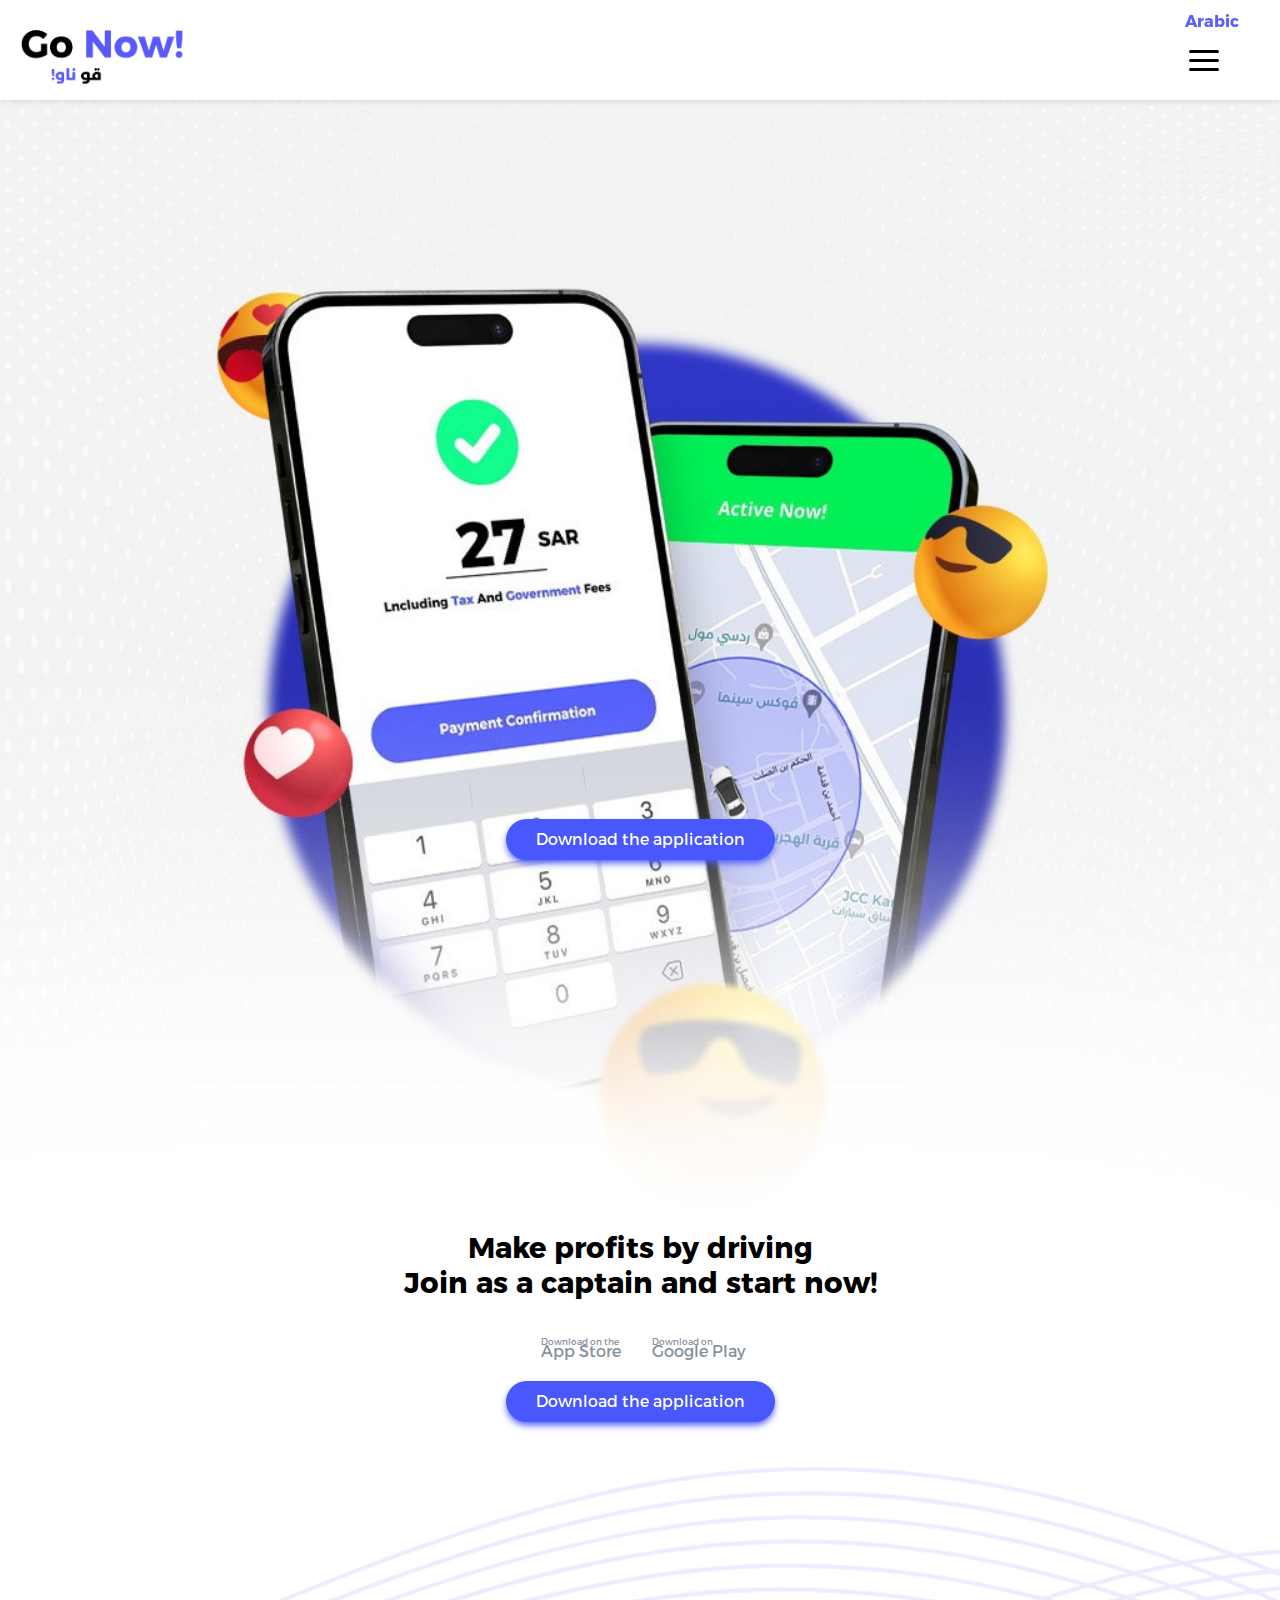
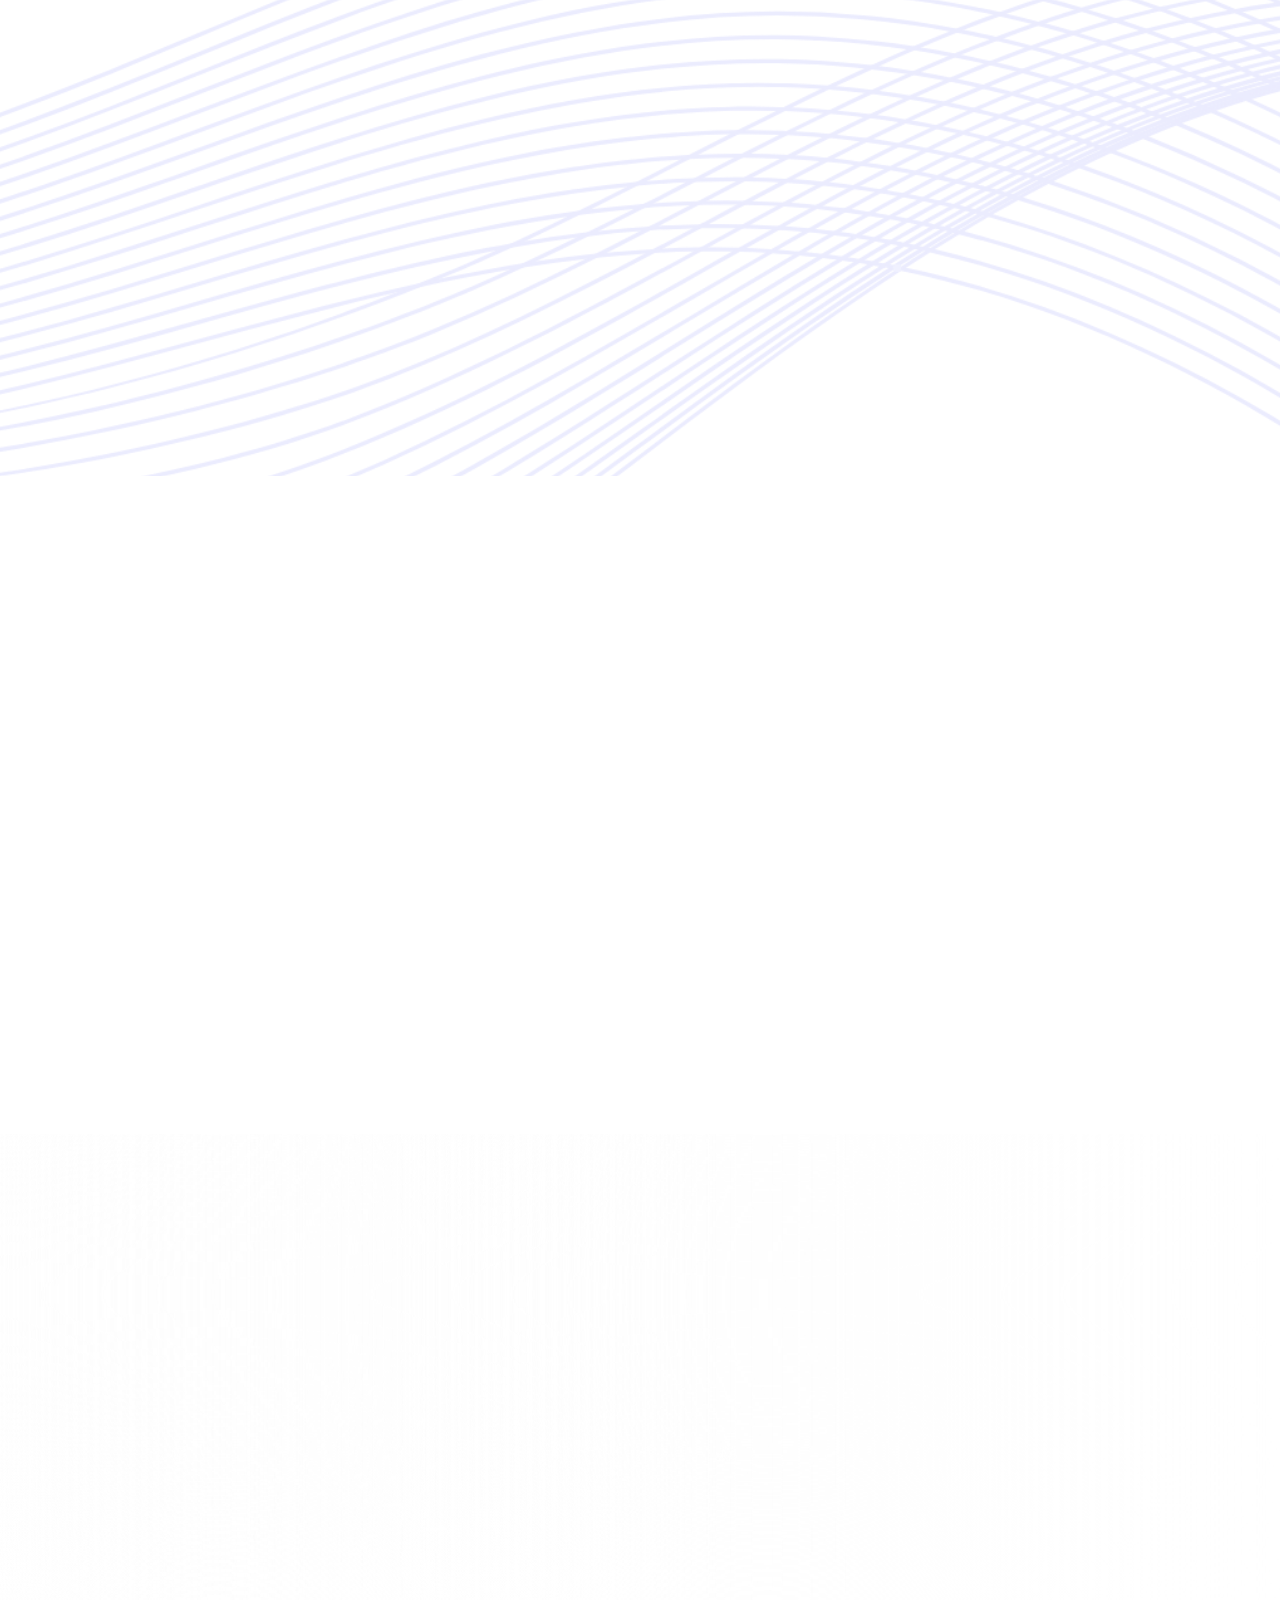
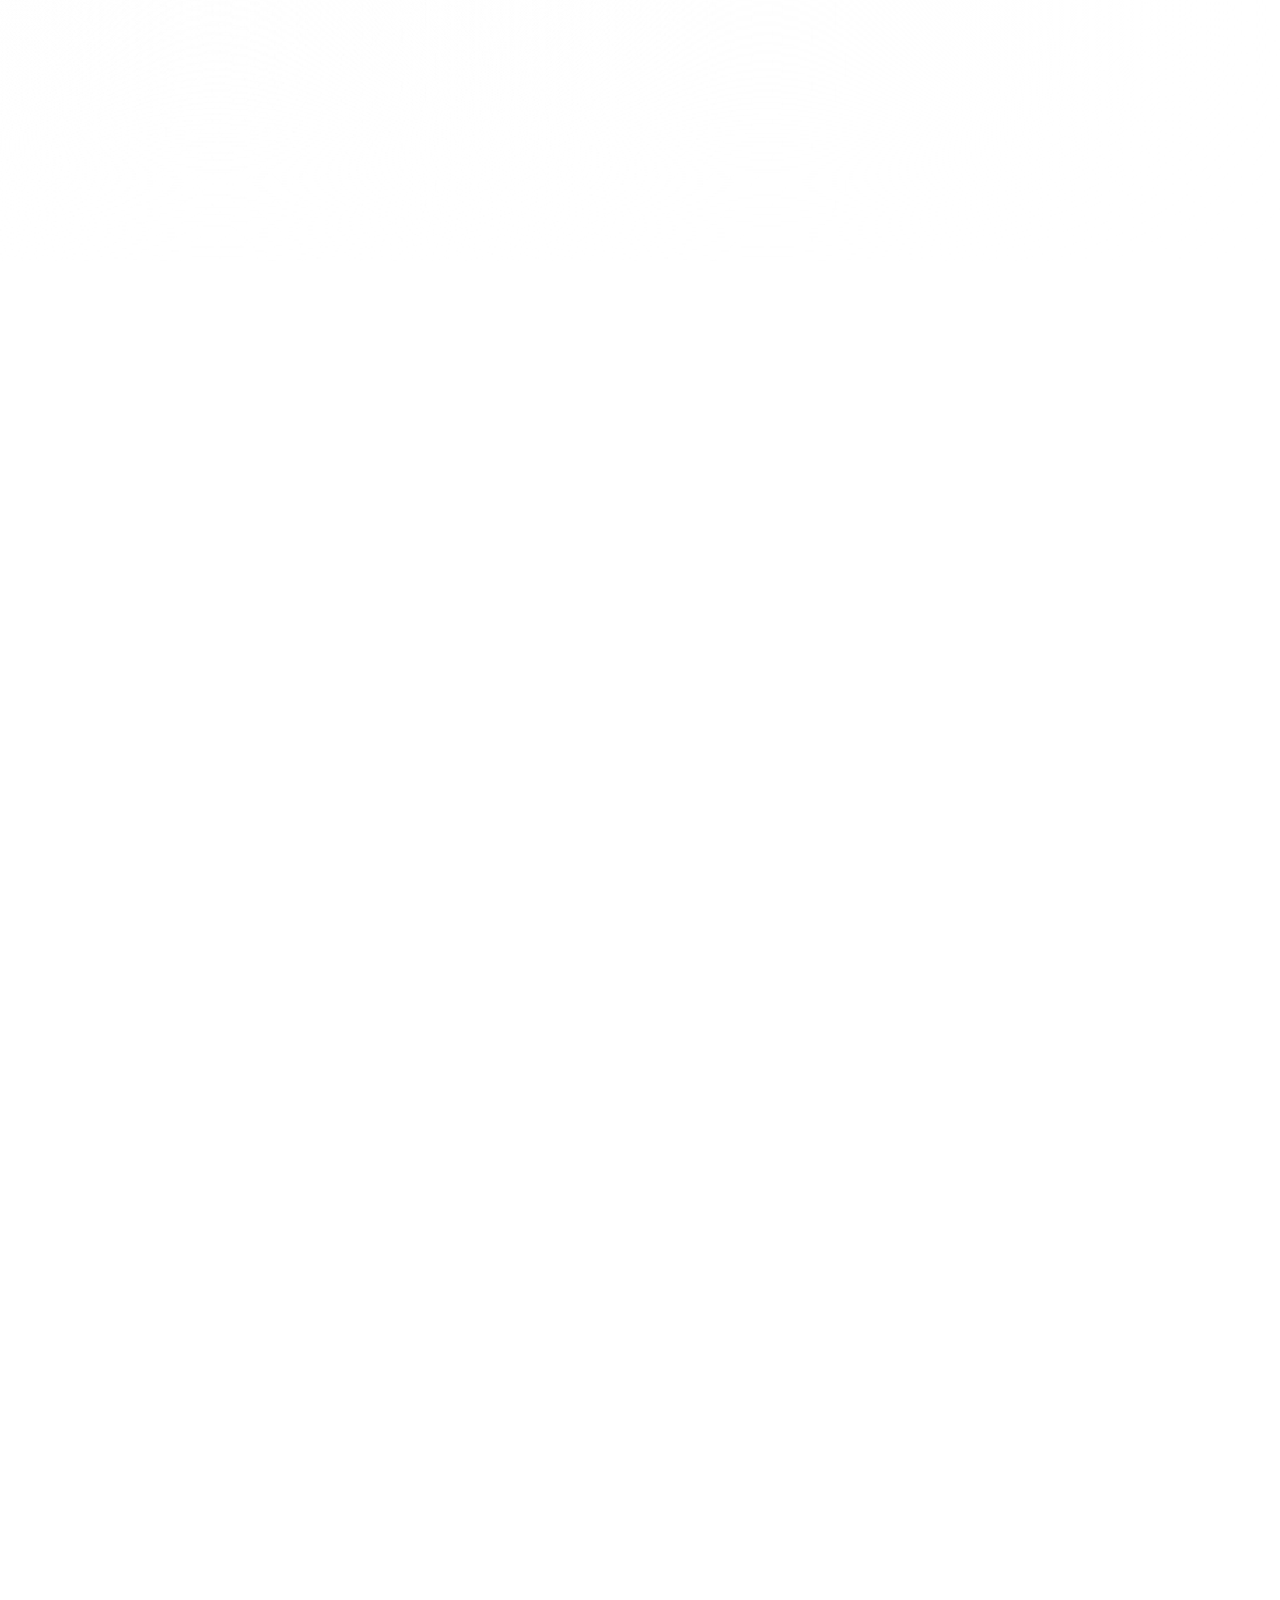
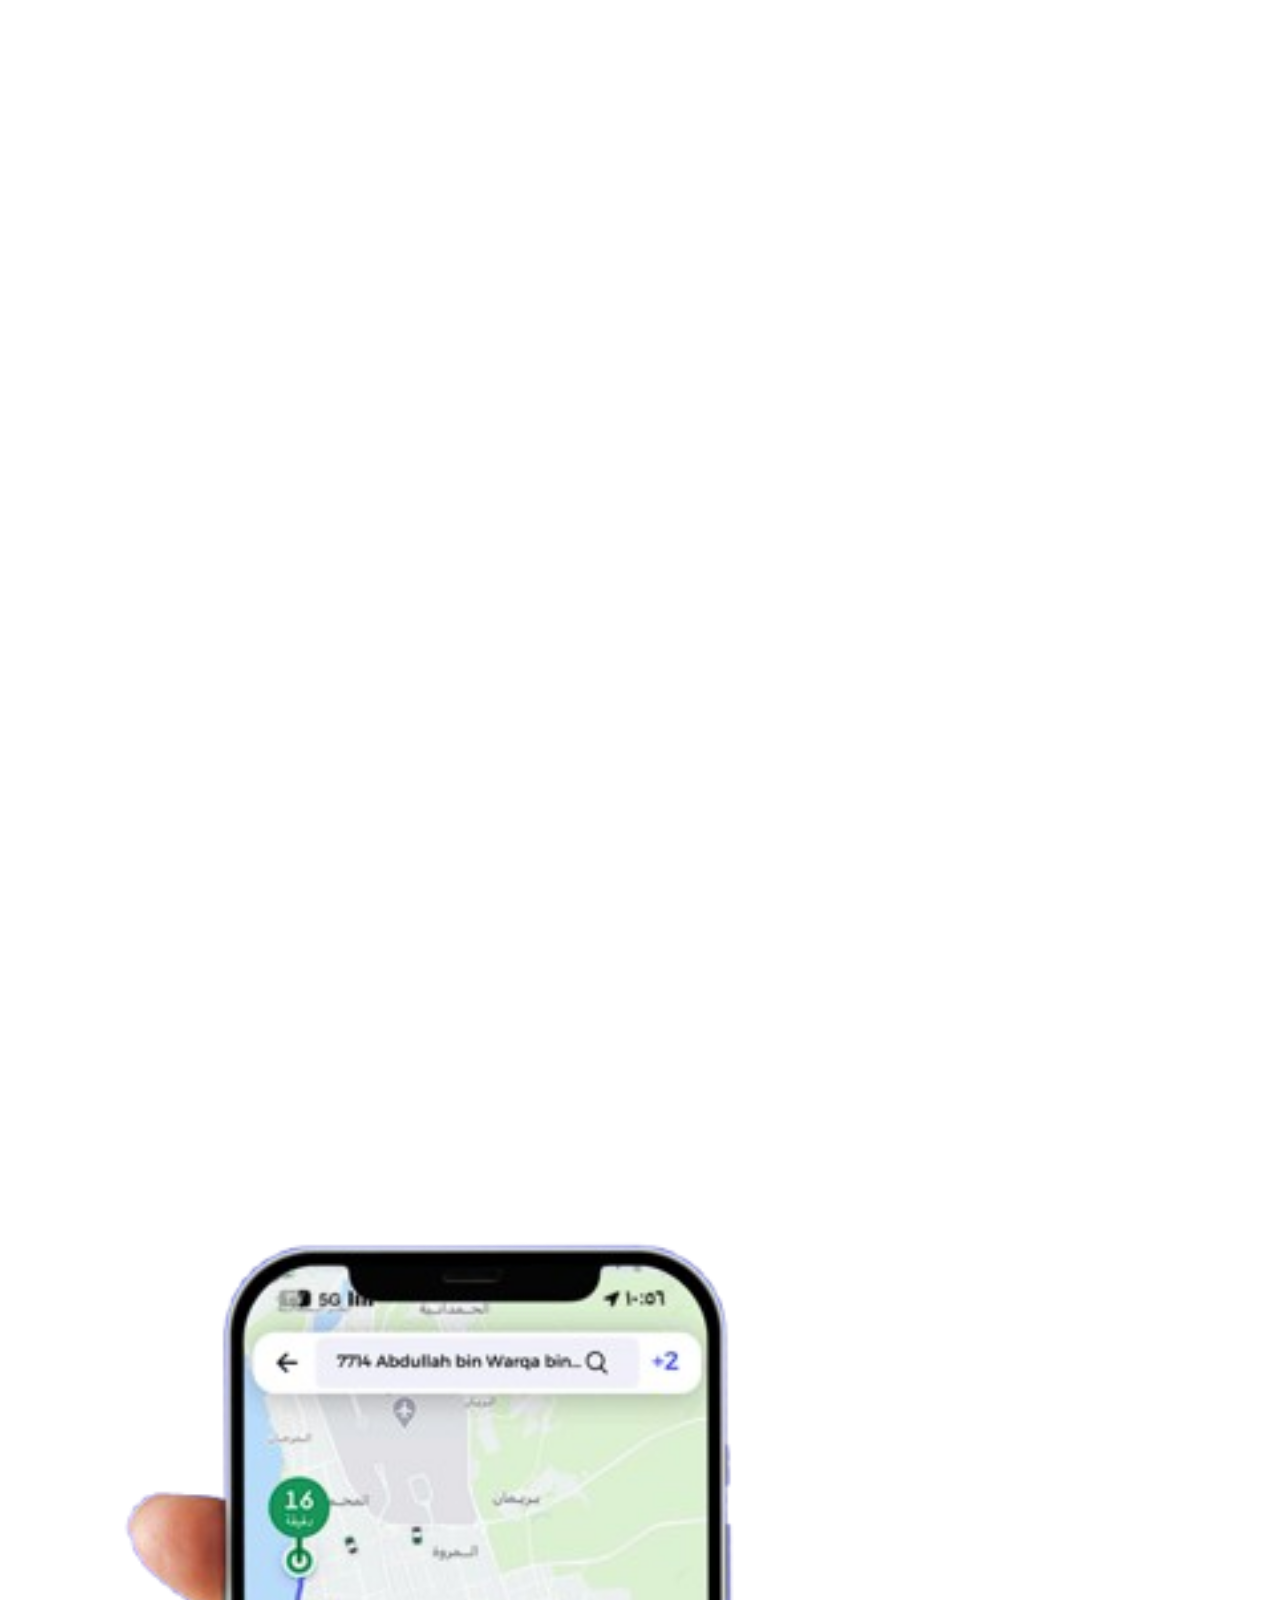
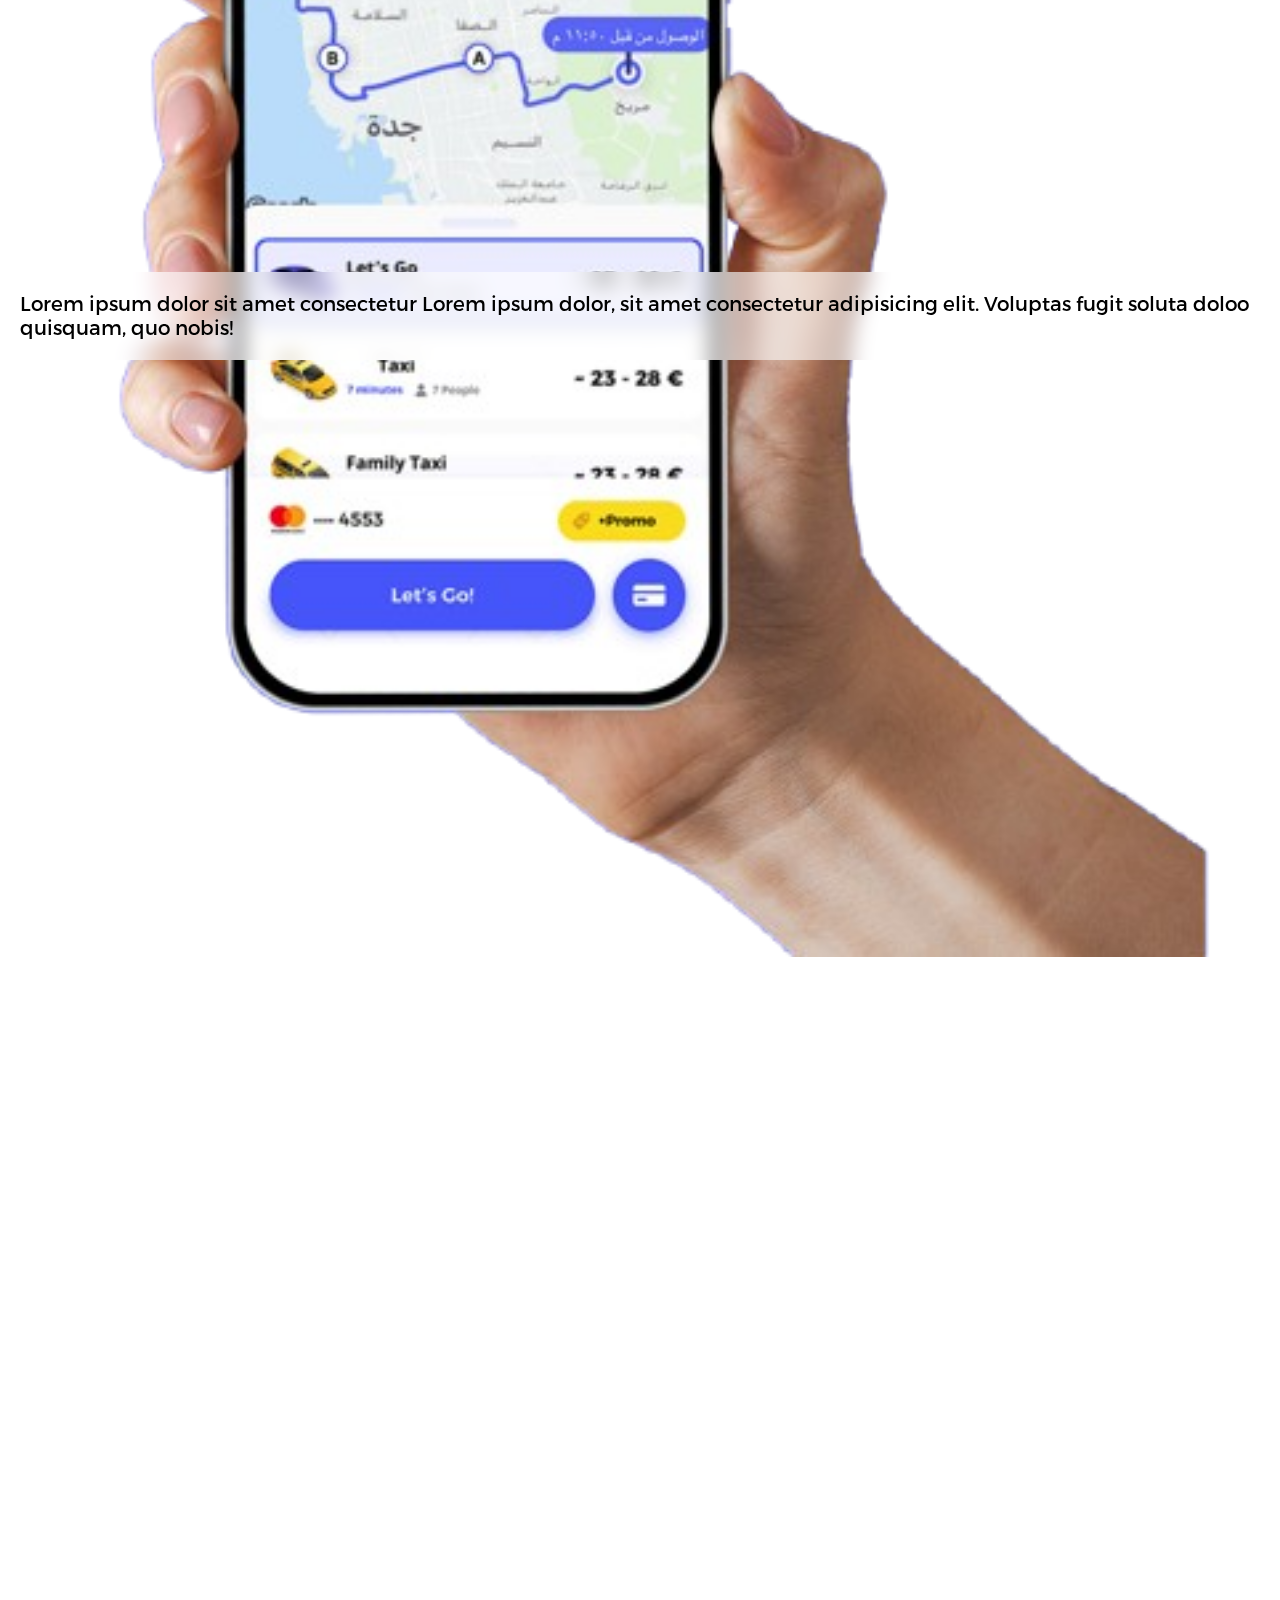
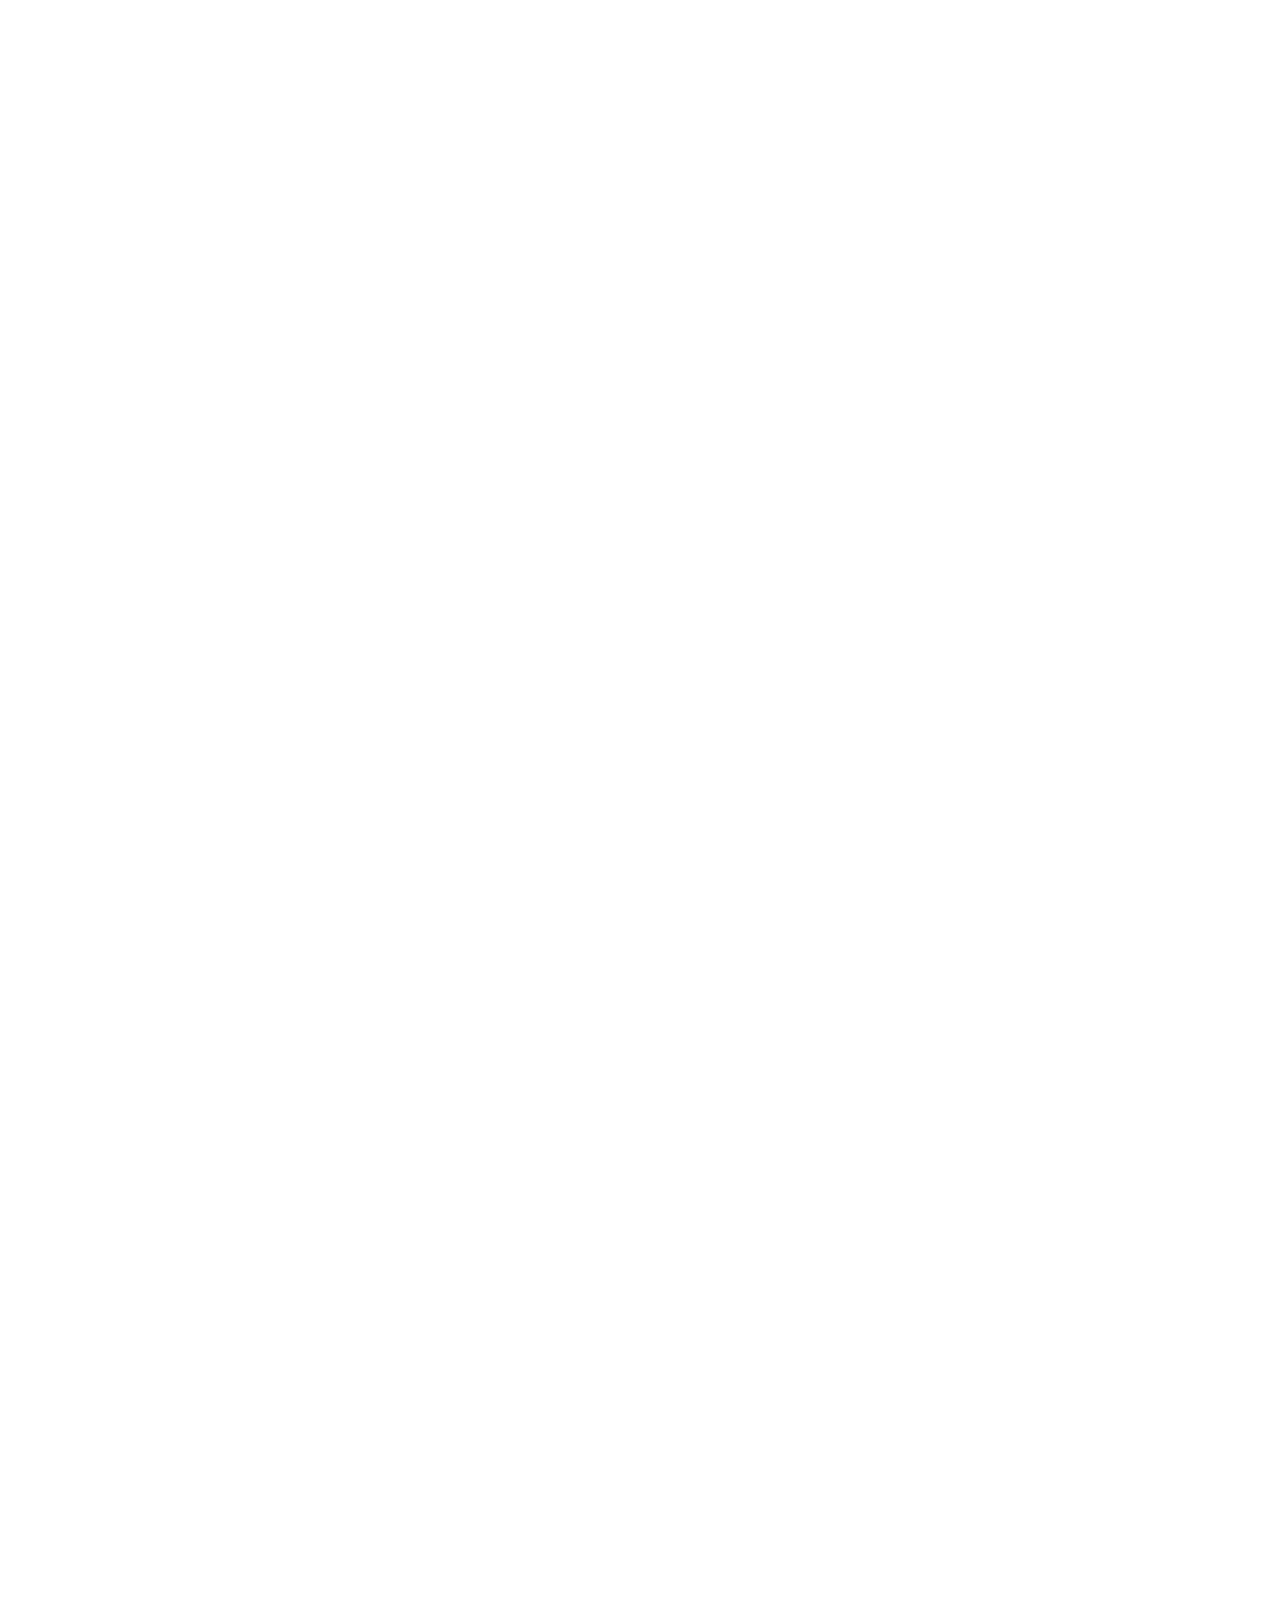
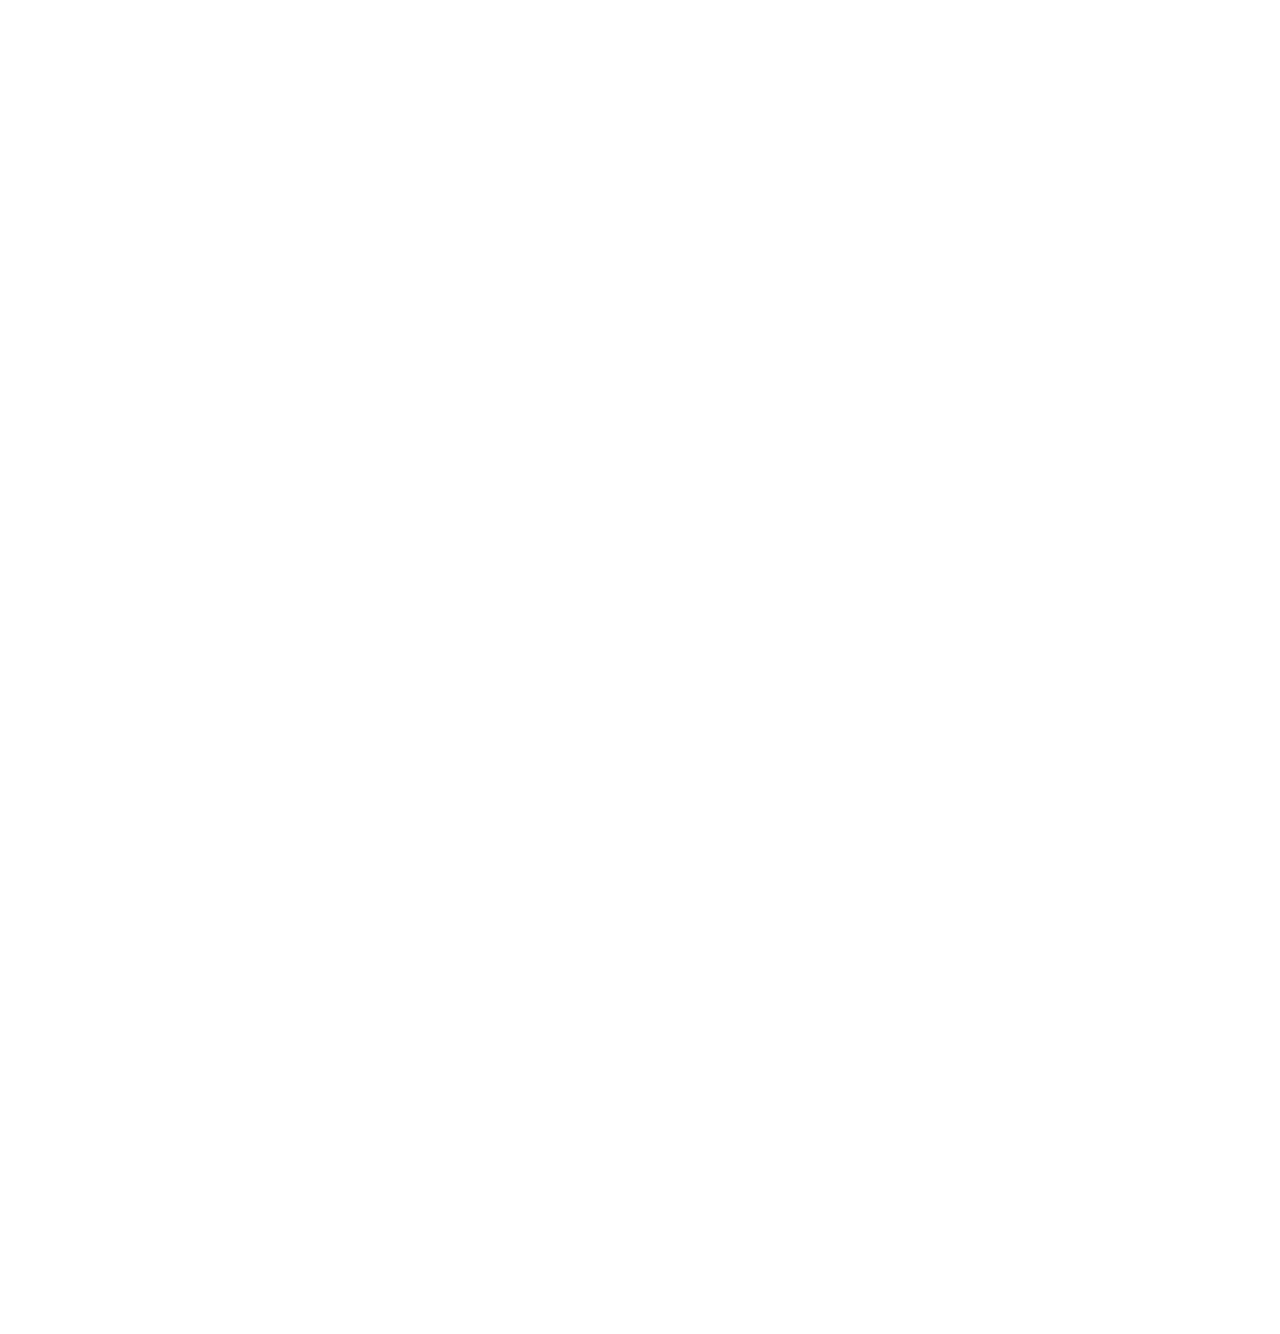
==== commit 0ef56031: "update with latest code" ====
--- a/captain-english.html
+++ b/captain-english.html
@@ -44,7 +44,7 @@
 
     <!-- <nav>
         <div class="logo">
-            <img src="./assets/img/Go-Now-logo.png" alt="" style="width: 192px">
+            <img src="./assets/img/Go-Now-logo.png" alt="" style="width: 165px">
         </div>
         <div class="left d-flex align-items-center">
             <div class="link">
@@ -74,7 +74,7 @@
 
     <nav>
         <div class="logo">
-            <img src="./assets/img/Go-Now-logo.png" alt="" style="width: 192px">
+            <img src="./assets/img/Go-Now-logo.png" alt="" style="width: 165px">
         </div>
         <div class="left d-flex align-items-center">
             <div class="link">
--- a/assets/css/captain_english_style.css
+++ b/assets/css/captain_english_style.css
@@ -74,8 +74,9 @@
 .link a {
     font-size: 16px;
     text-decoration: none;
-    font-weight: 700;
+    font-weight: 800;
     color: #5b60f6;
+    font-family: 'montserrat-arabic';
 }
 
 .hamburger-icon {
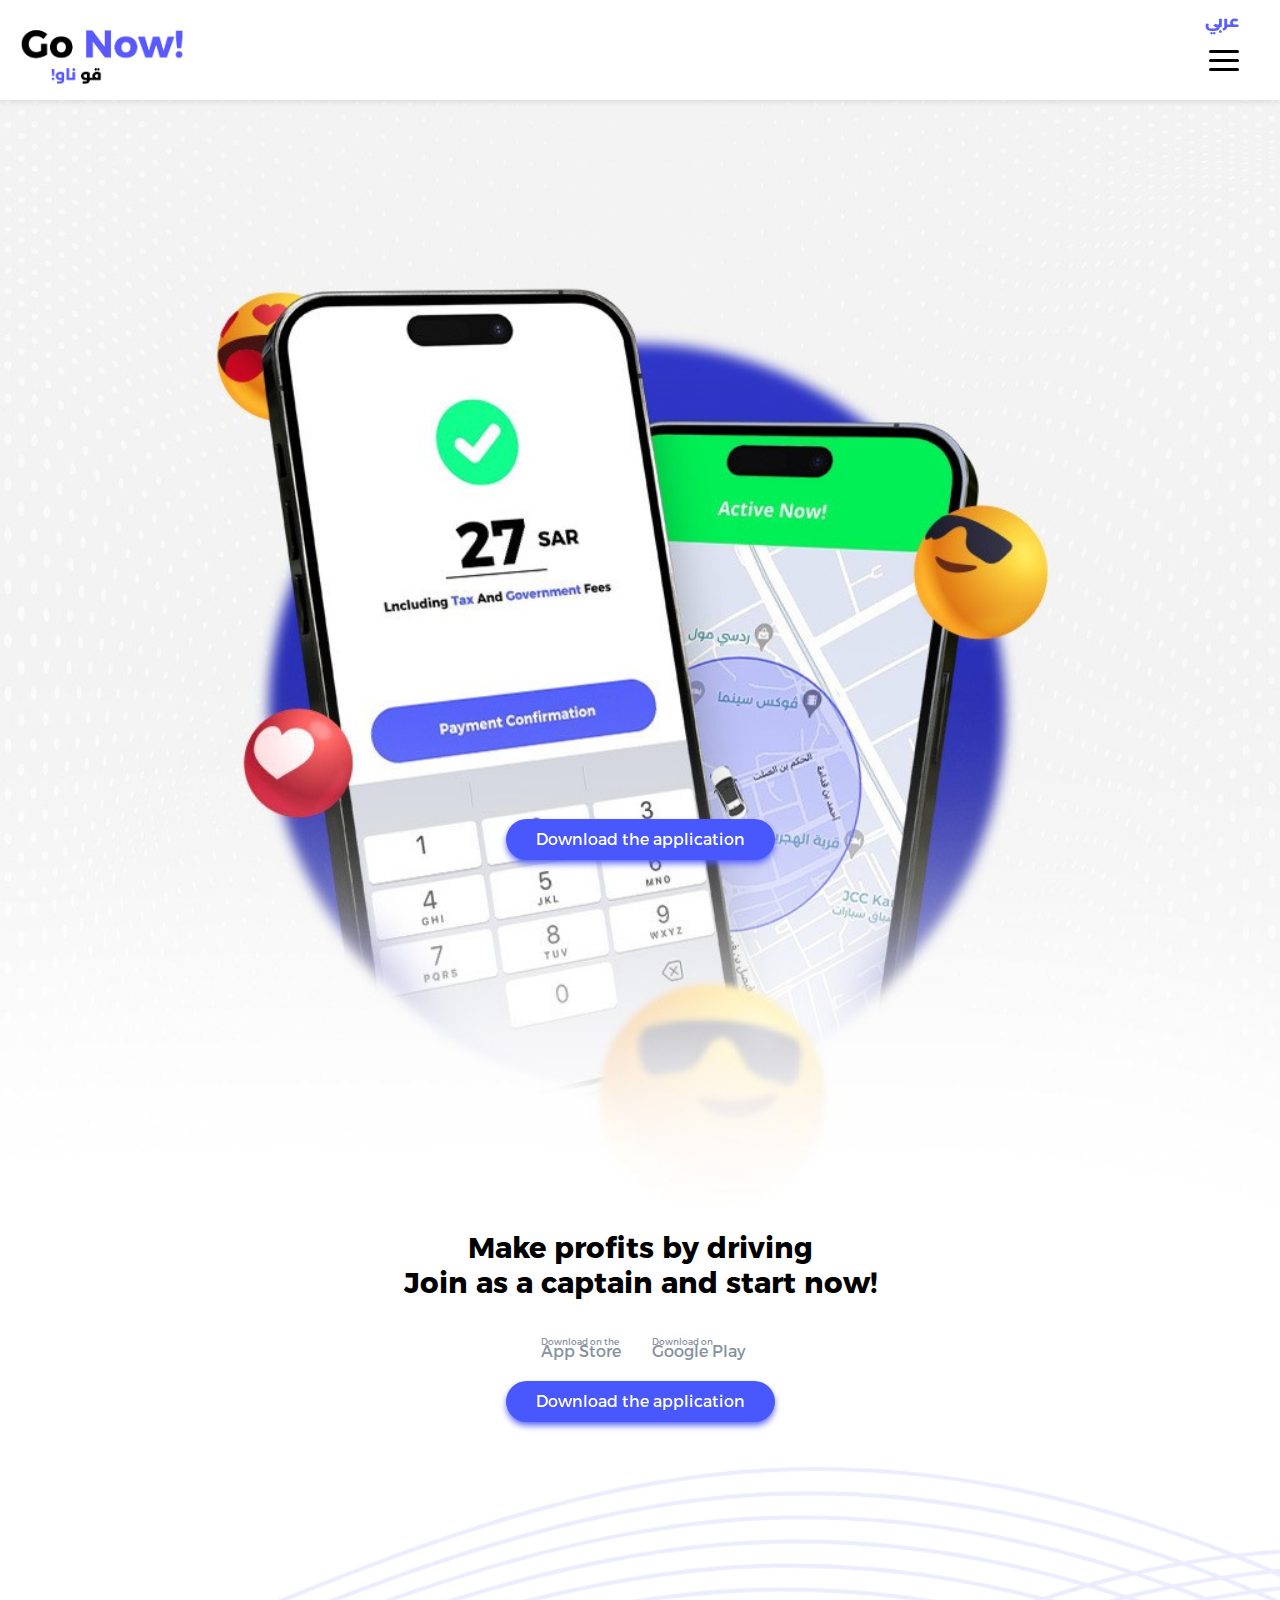
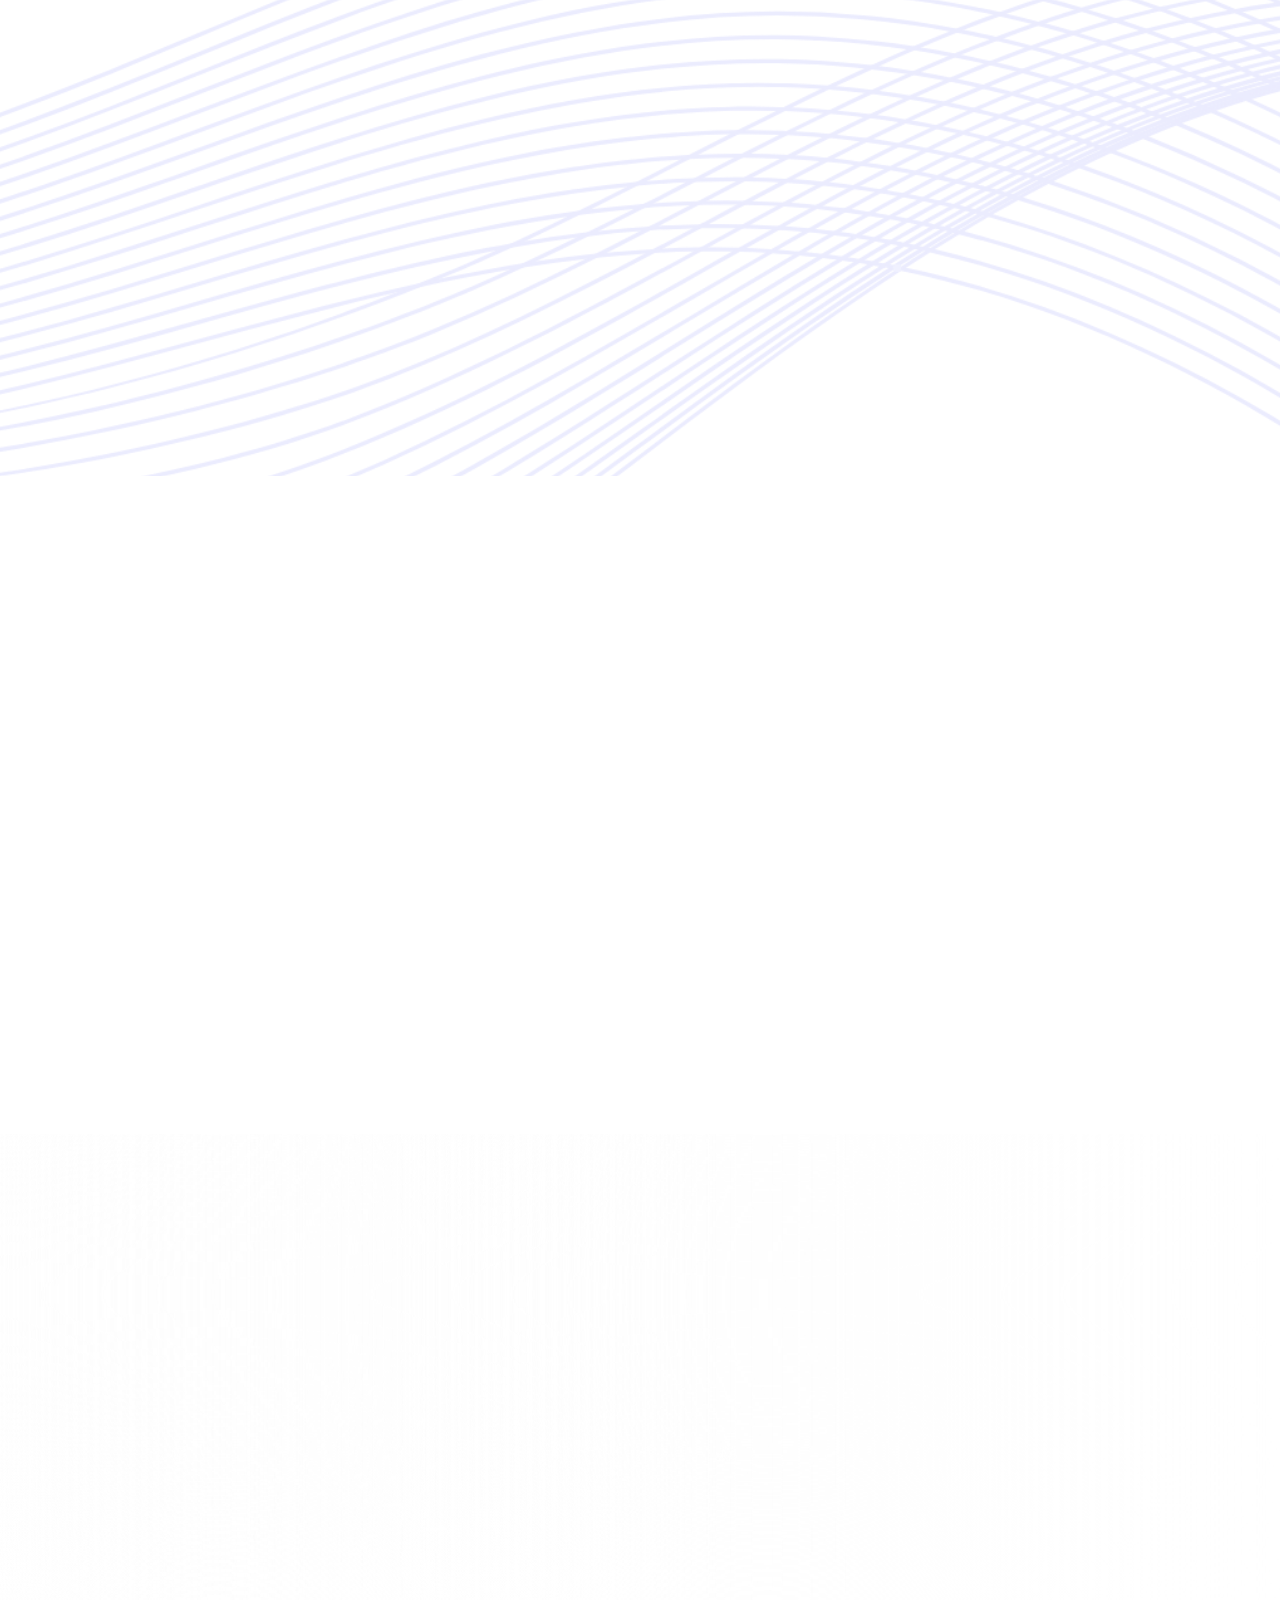
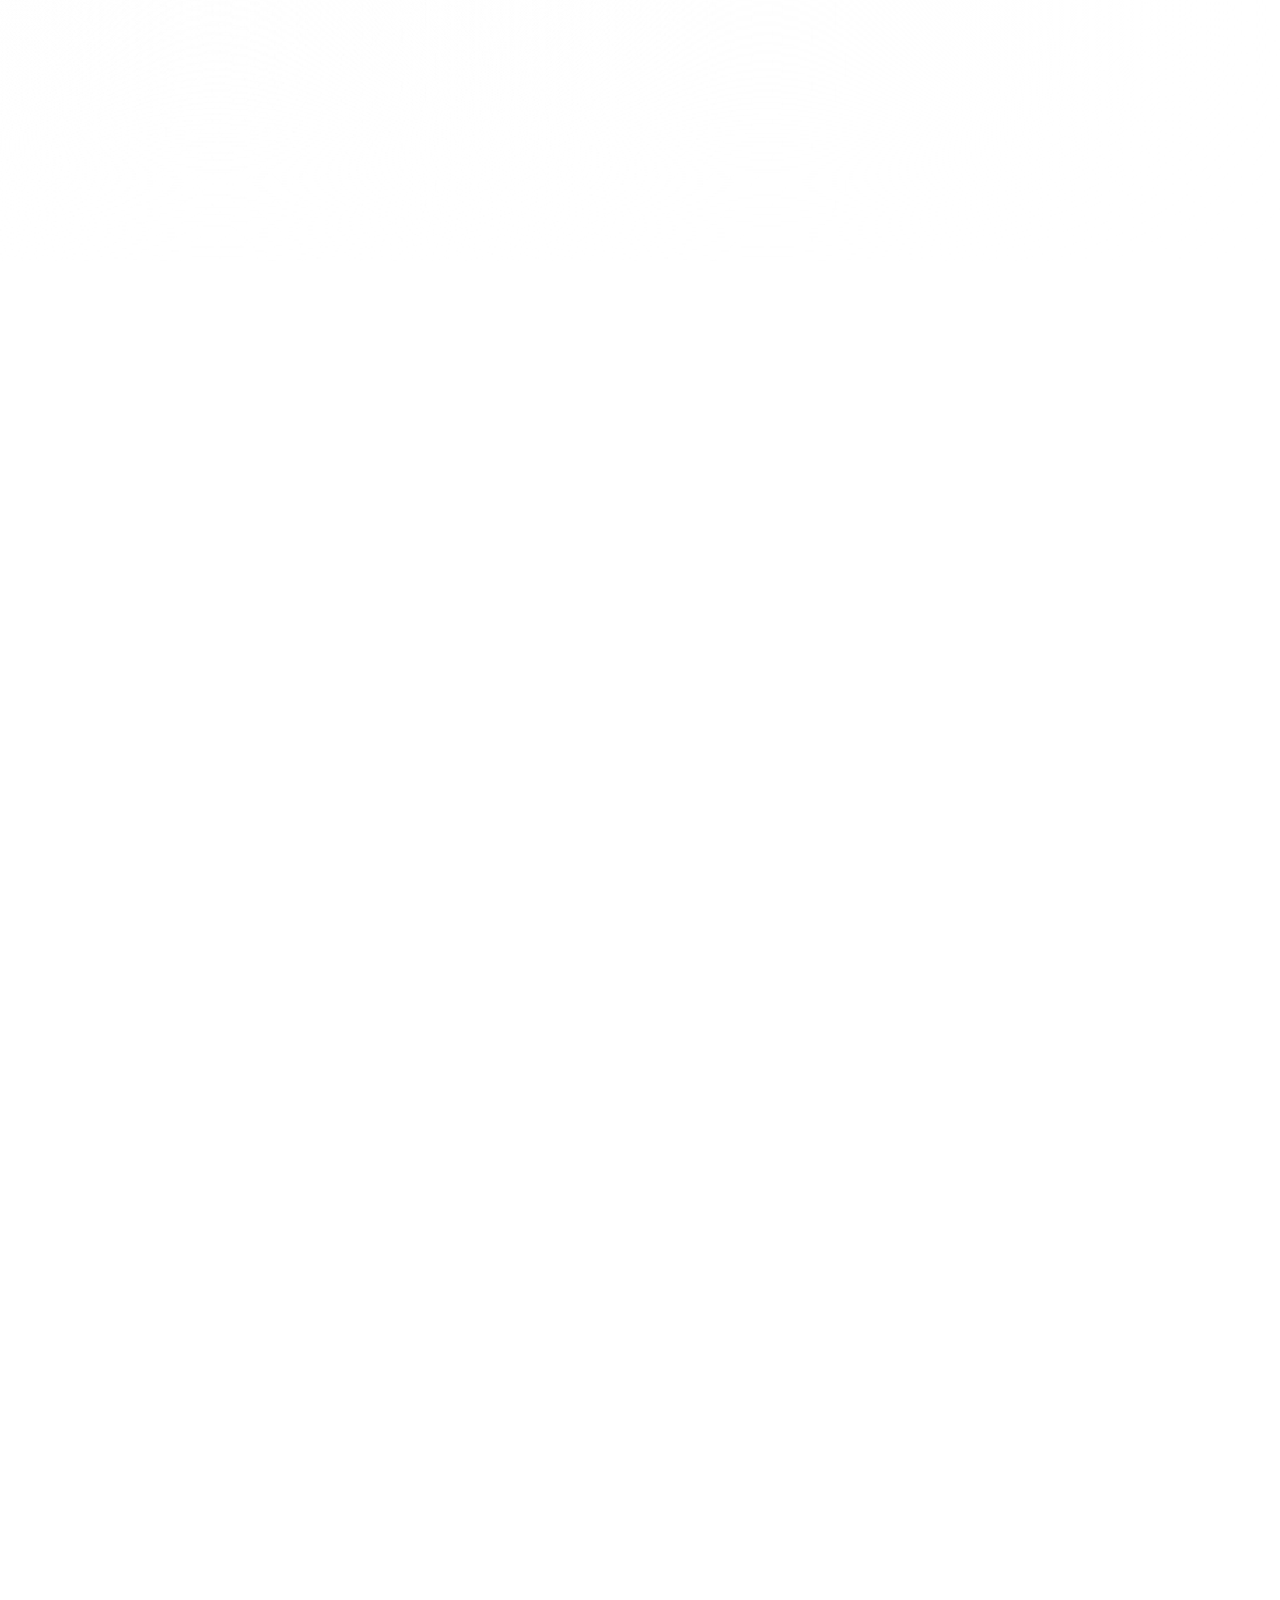
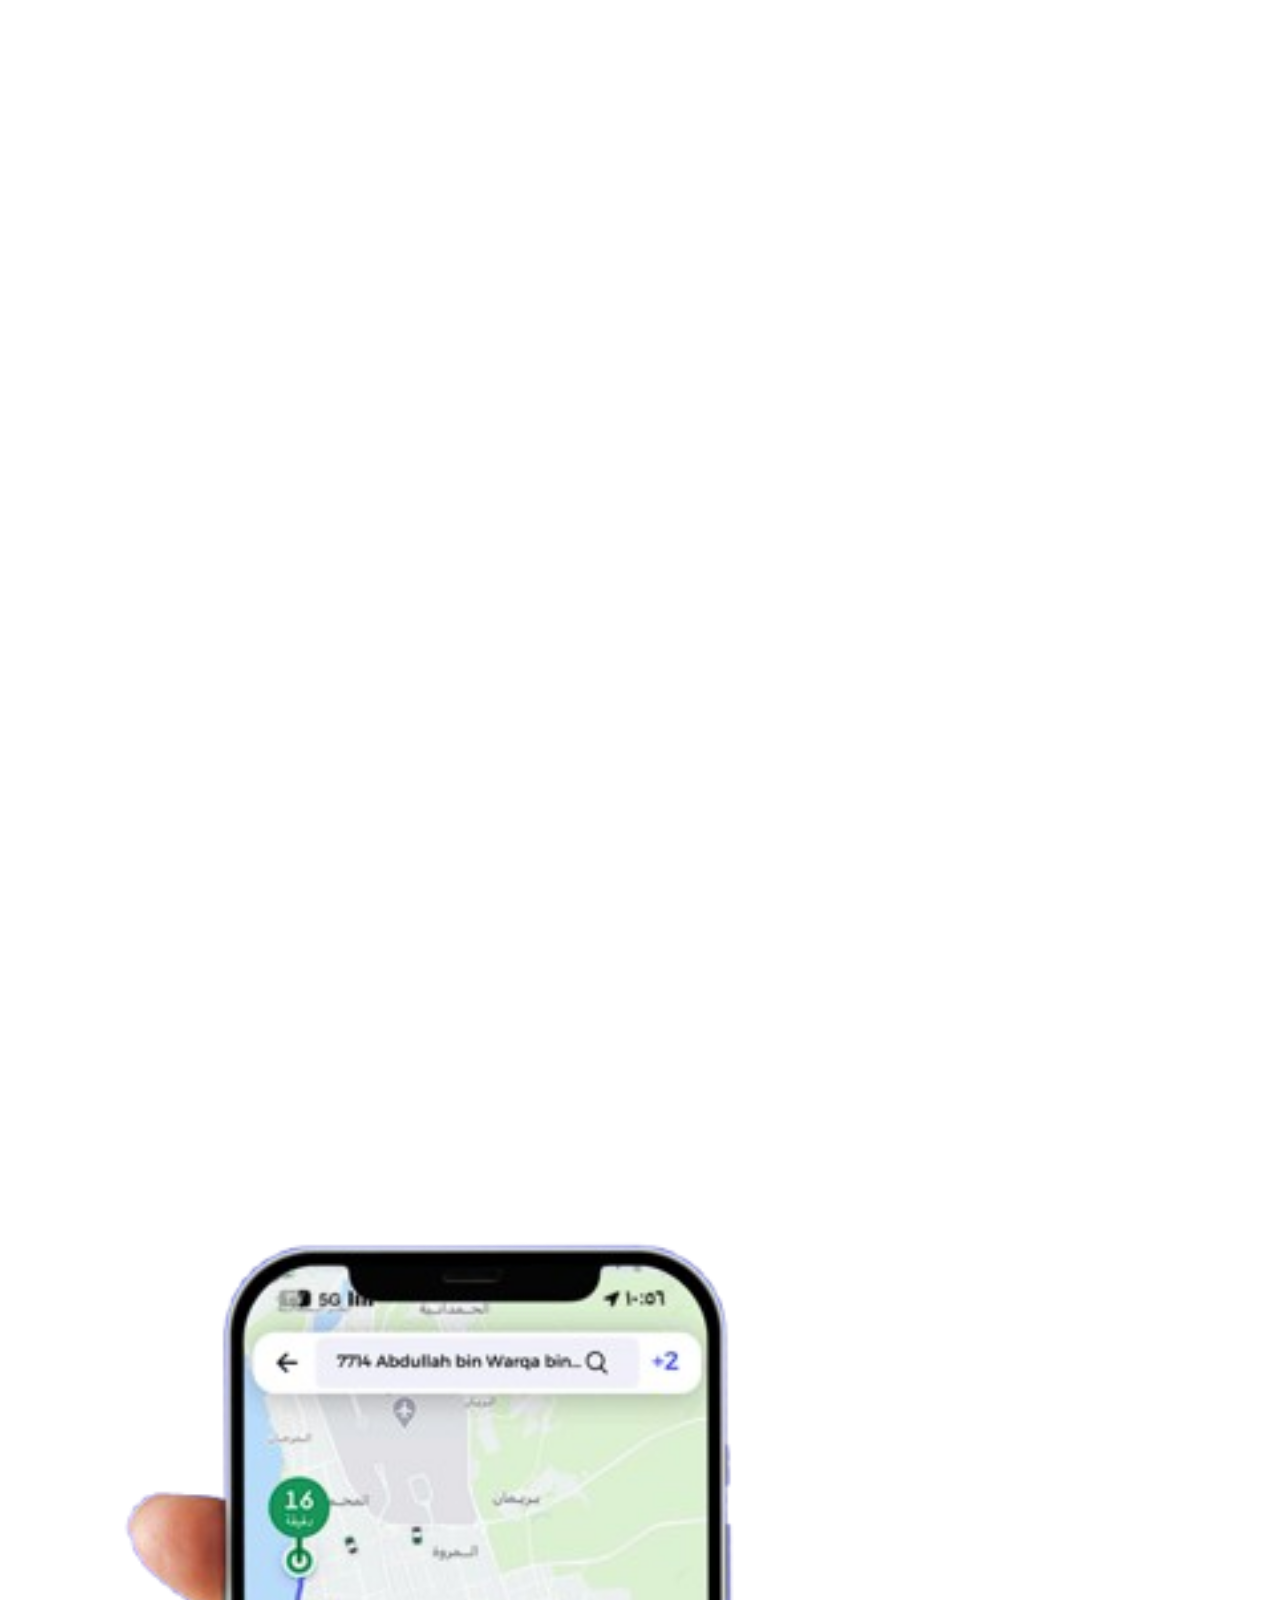
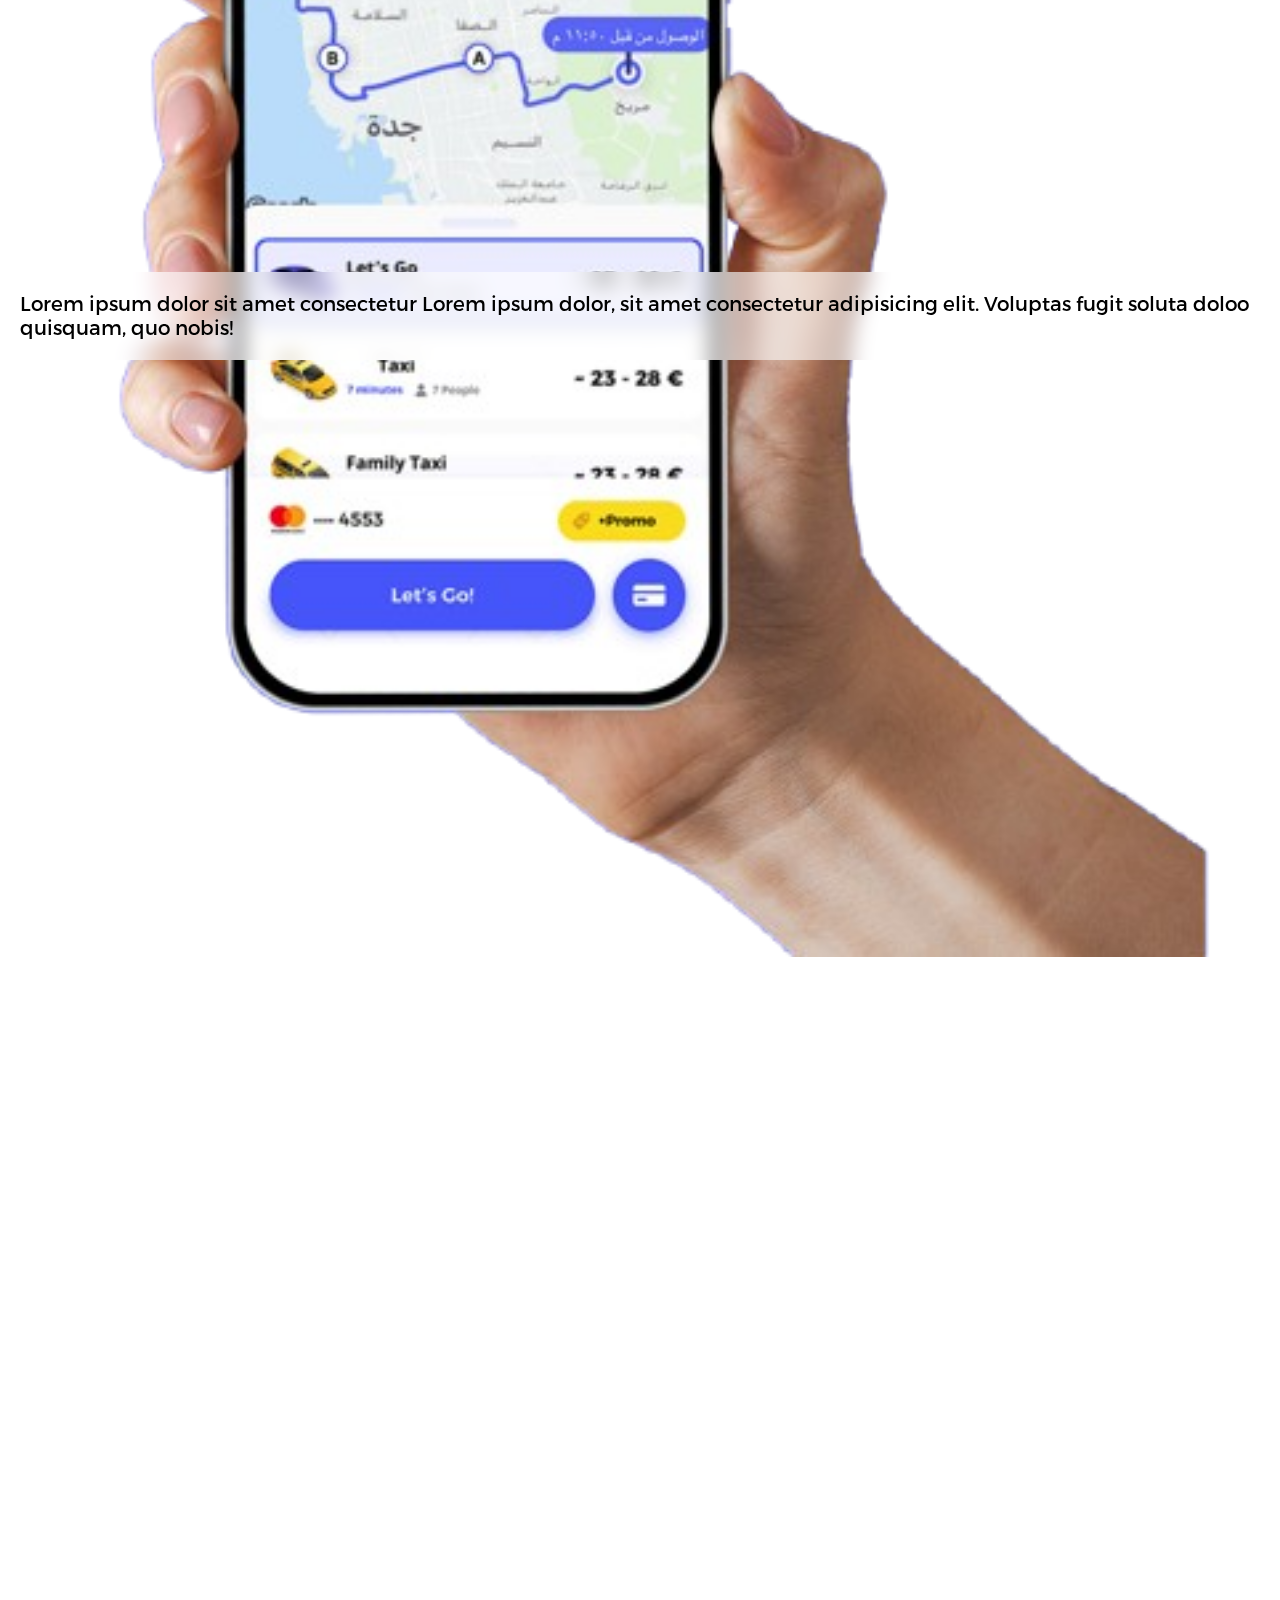
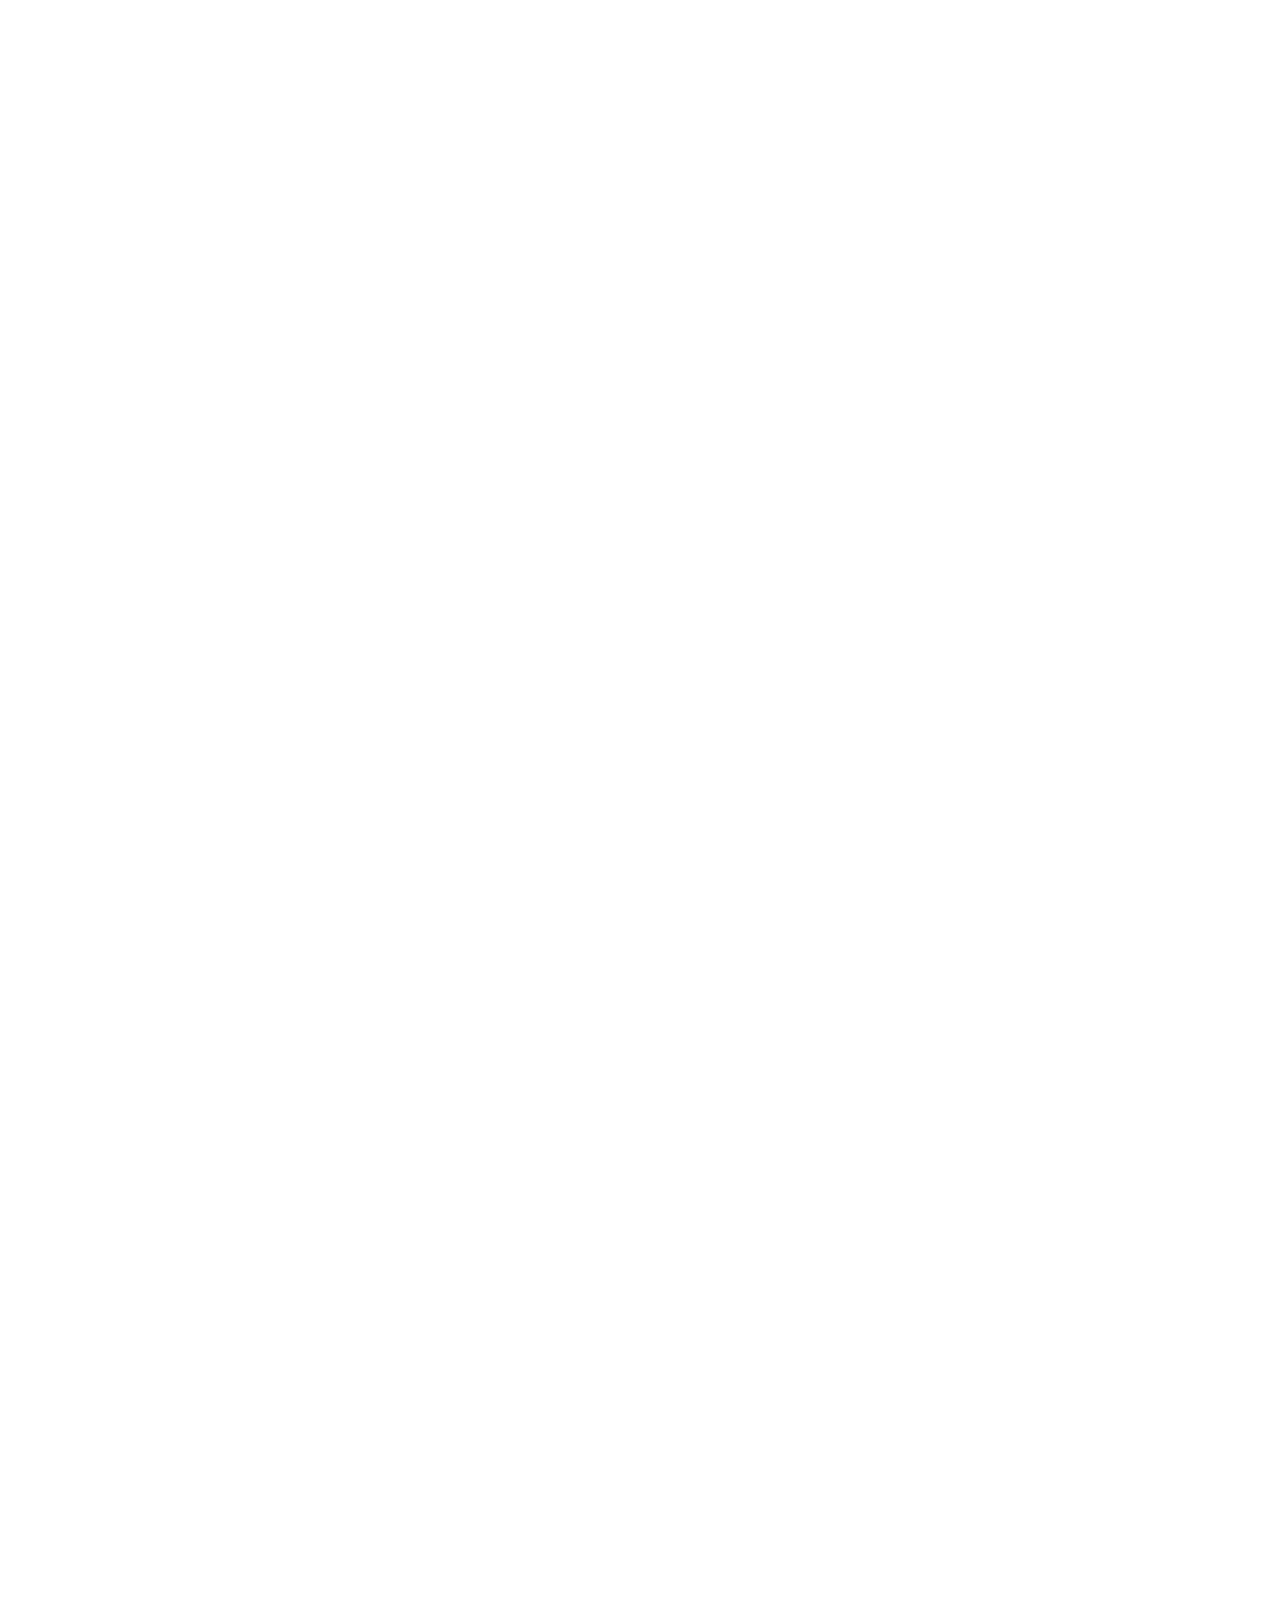
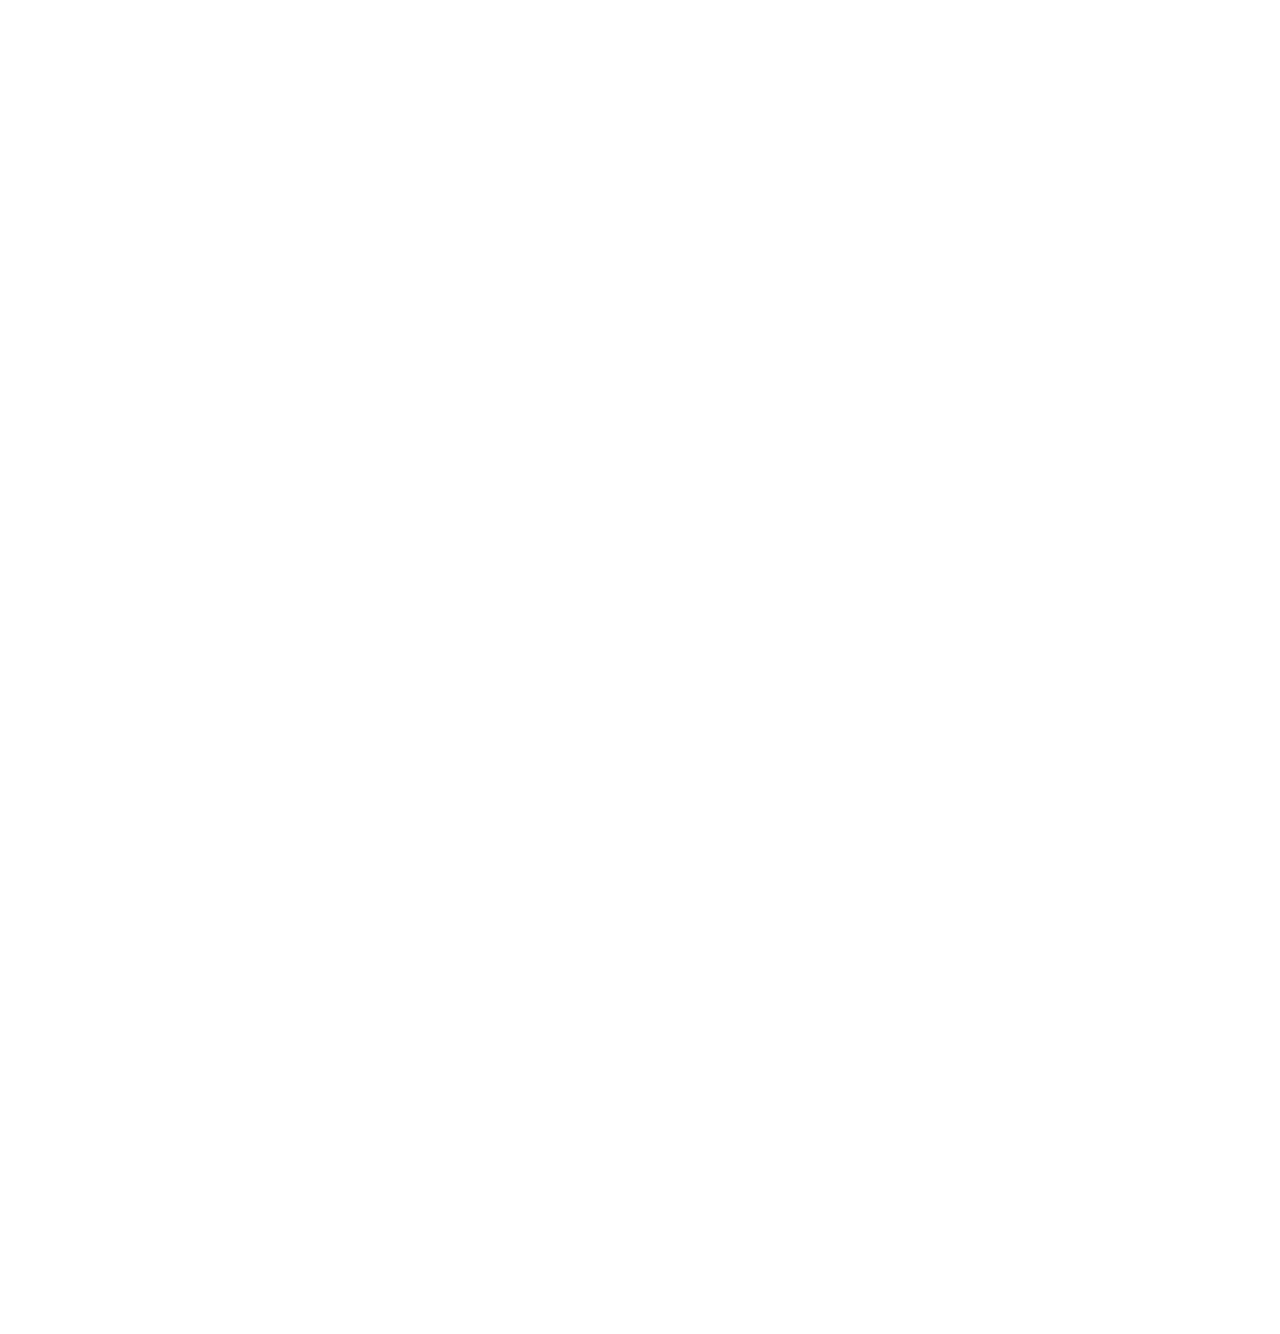
==== commit f30c9855: "update" ====
--- a/captain-english.html
+++ b/captain-english.html
@@ -78,7 +78,7 @@
         </div>
         <div class="left d-flex align-items-center">
             <div class="link">
-                <a href="./captain.html">Arabic</a>
+                <a href="./captain.html">عربي</a>
             </div>
             <div class="hamburger-icon-box d-flex align-items-center">
                 <div id="nav-icon4">
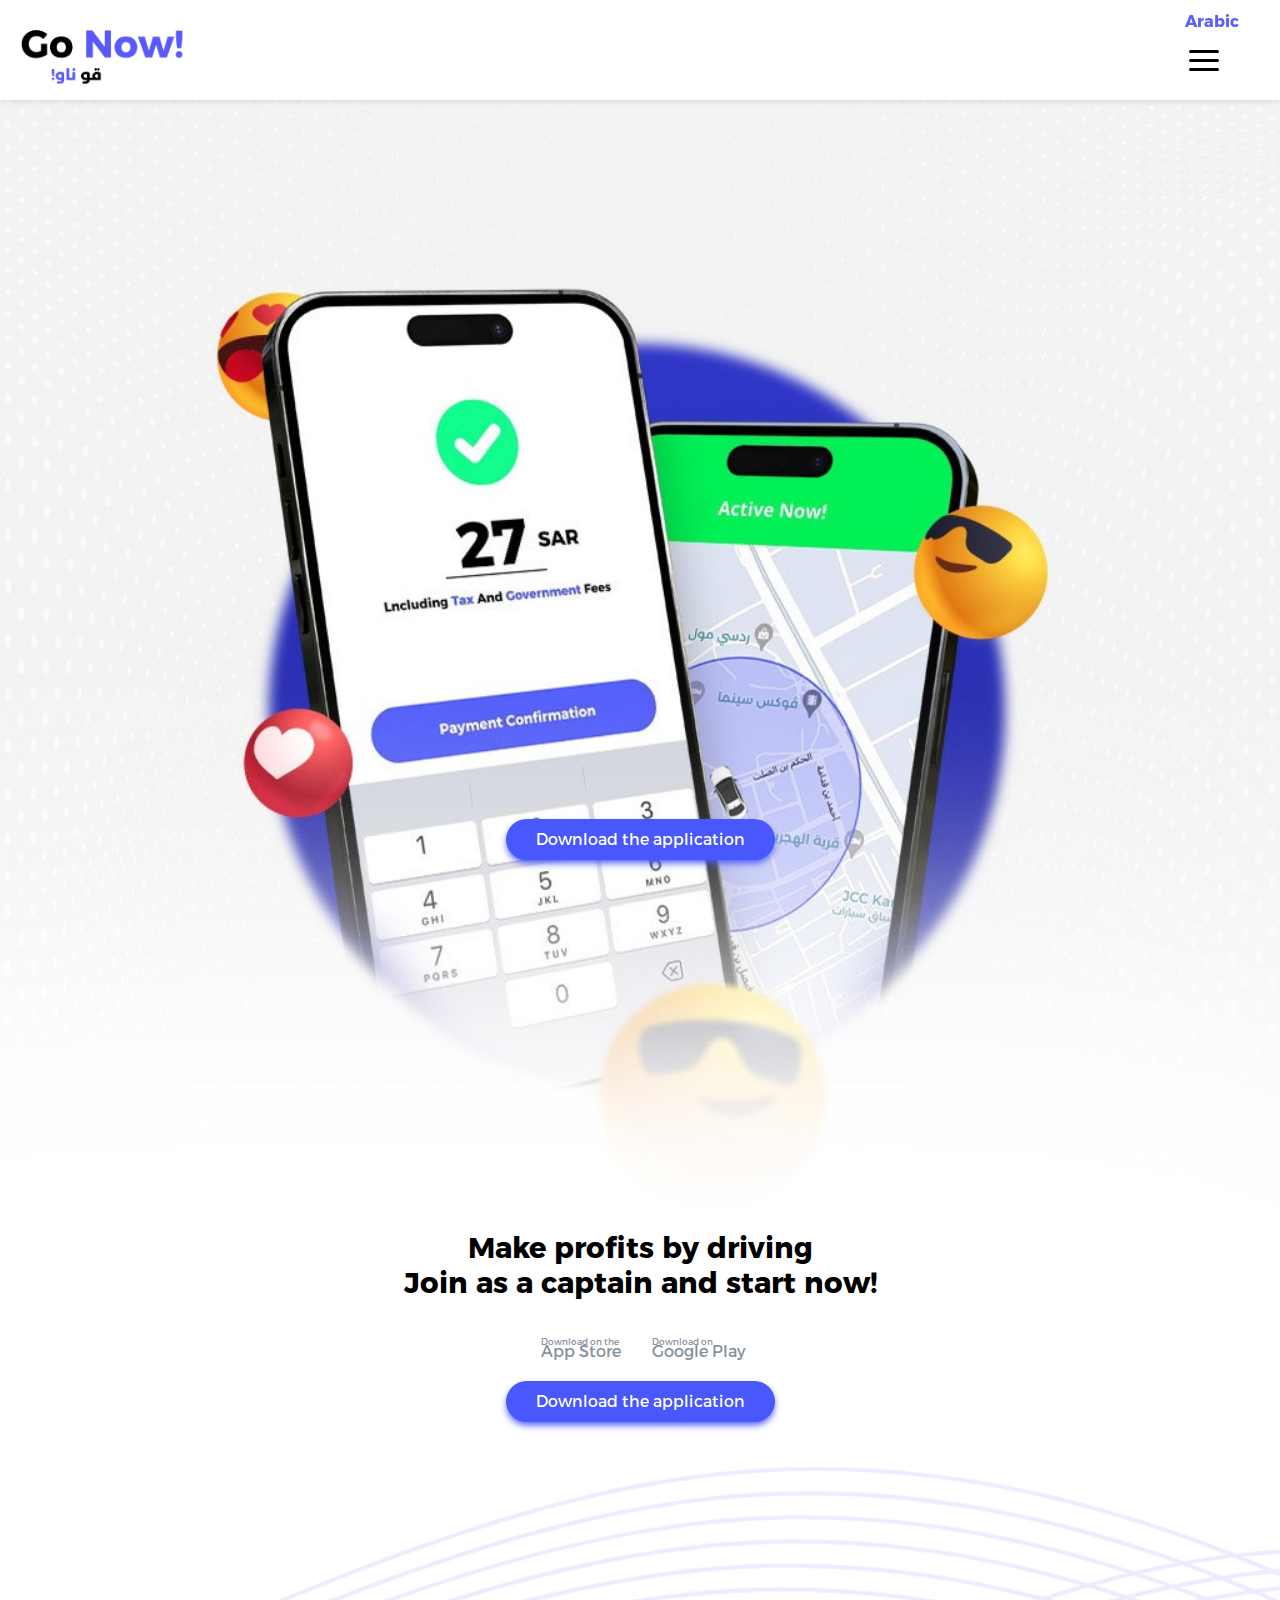
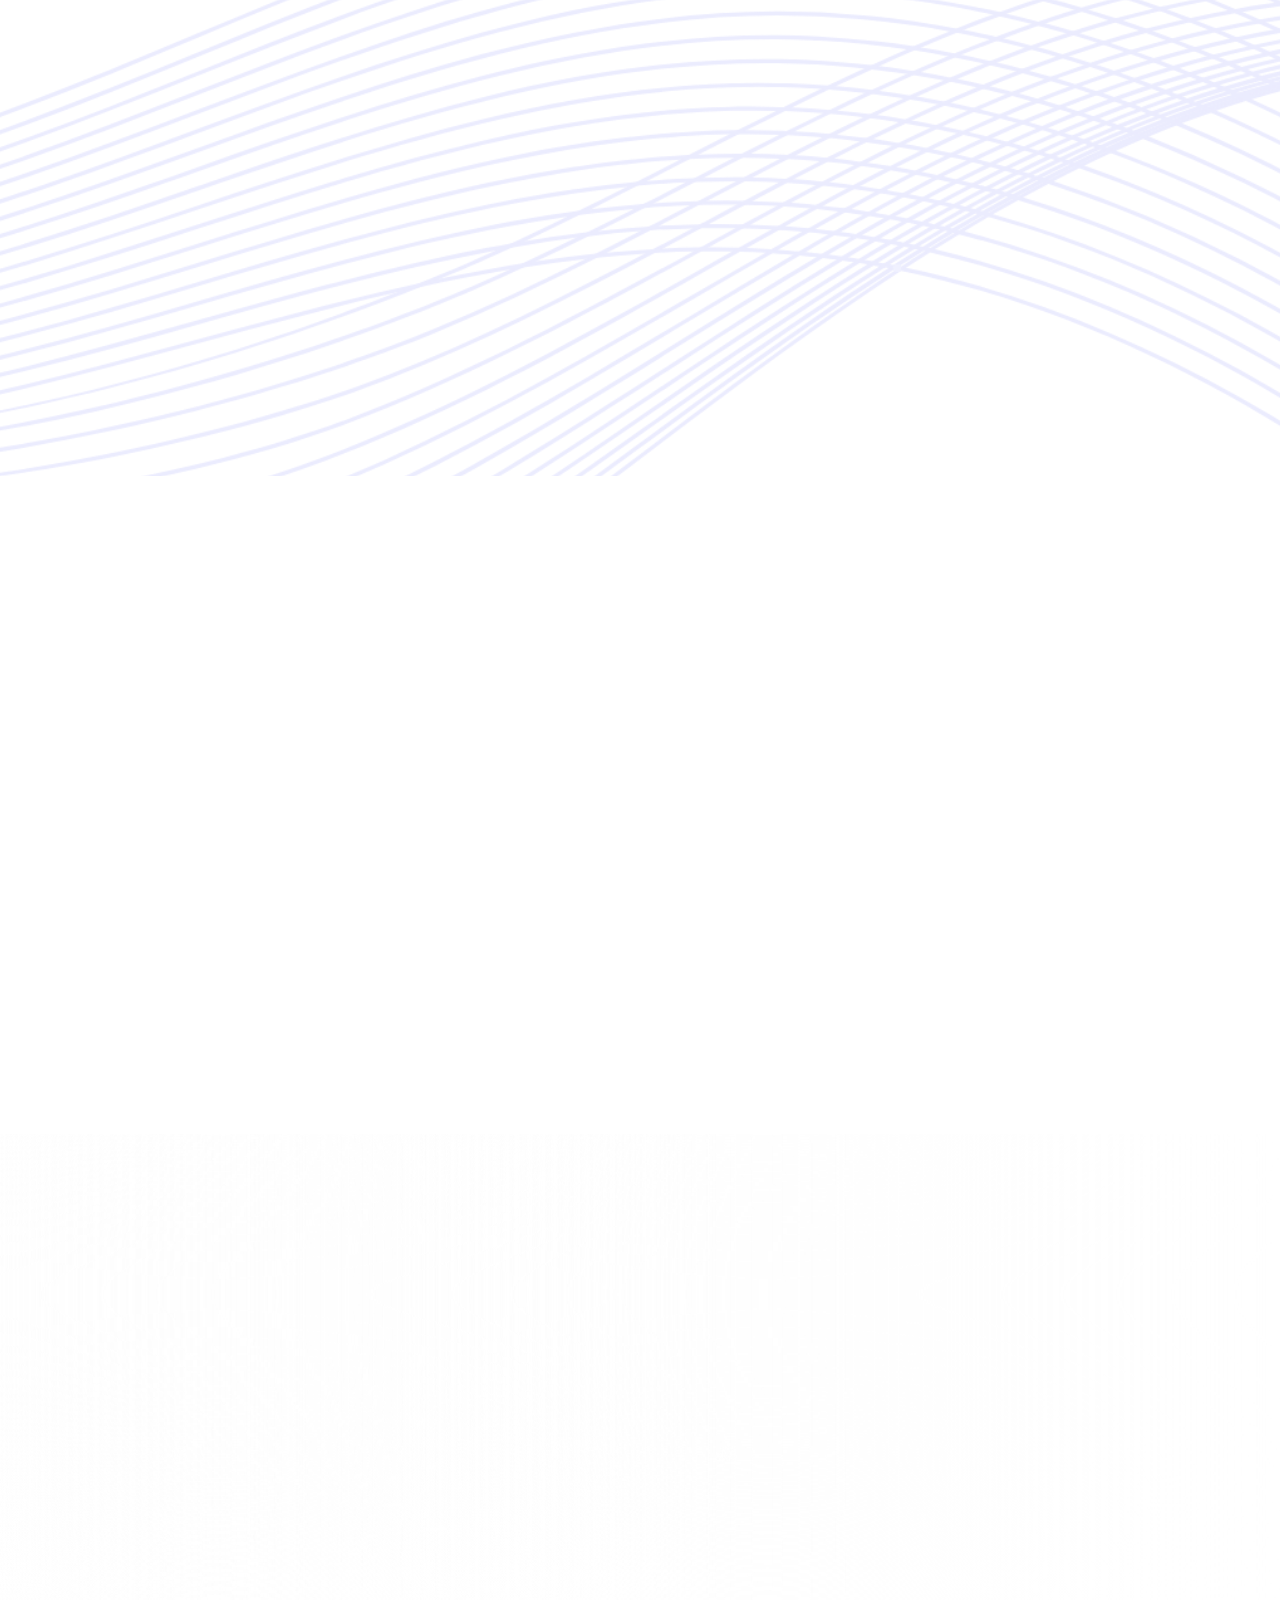
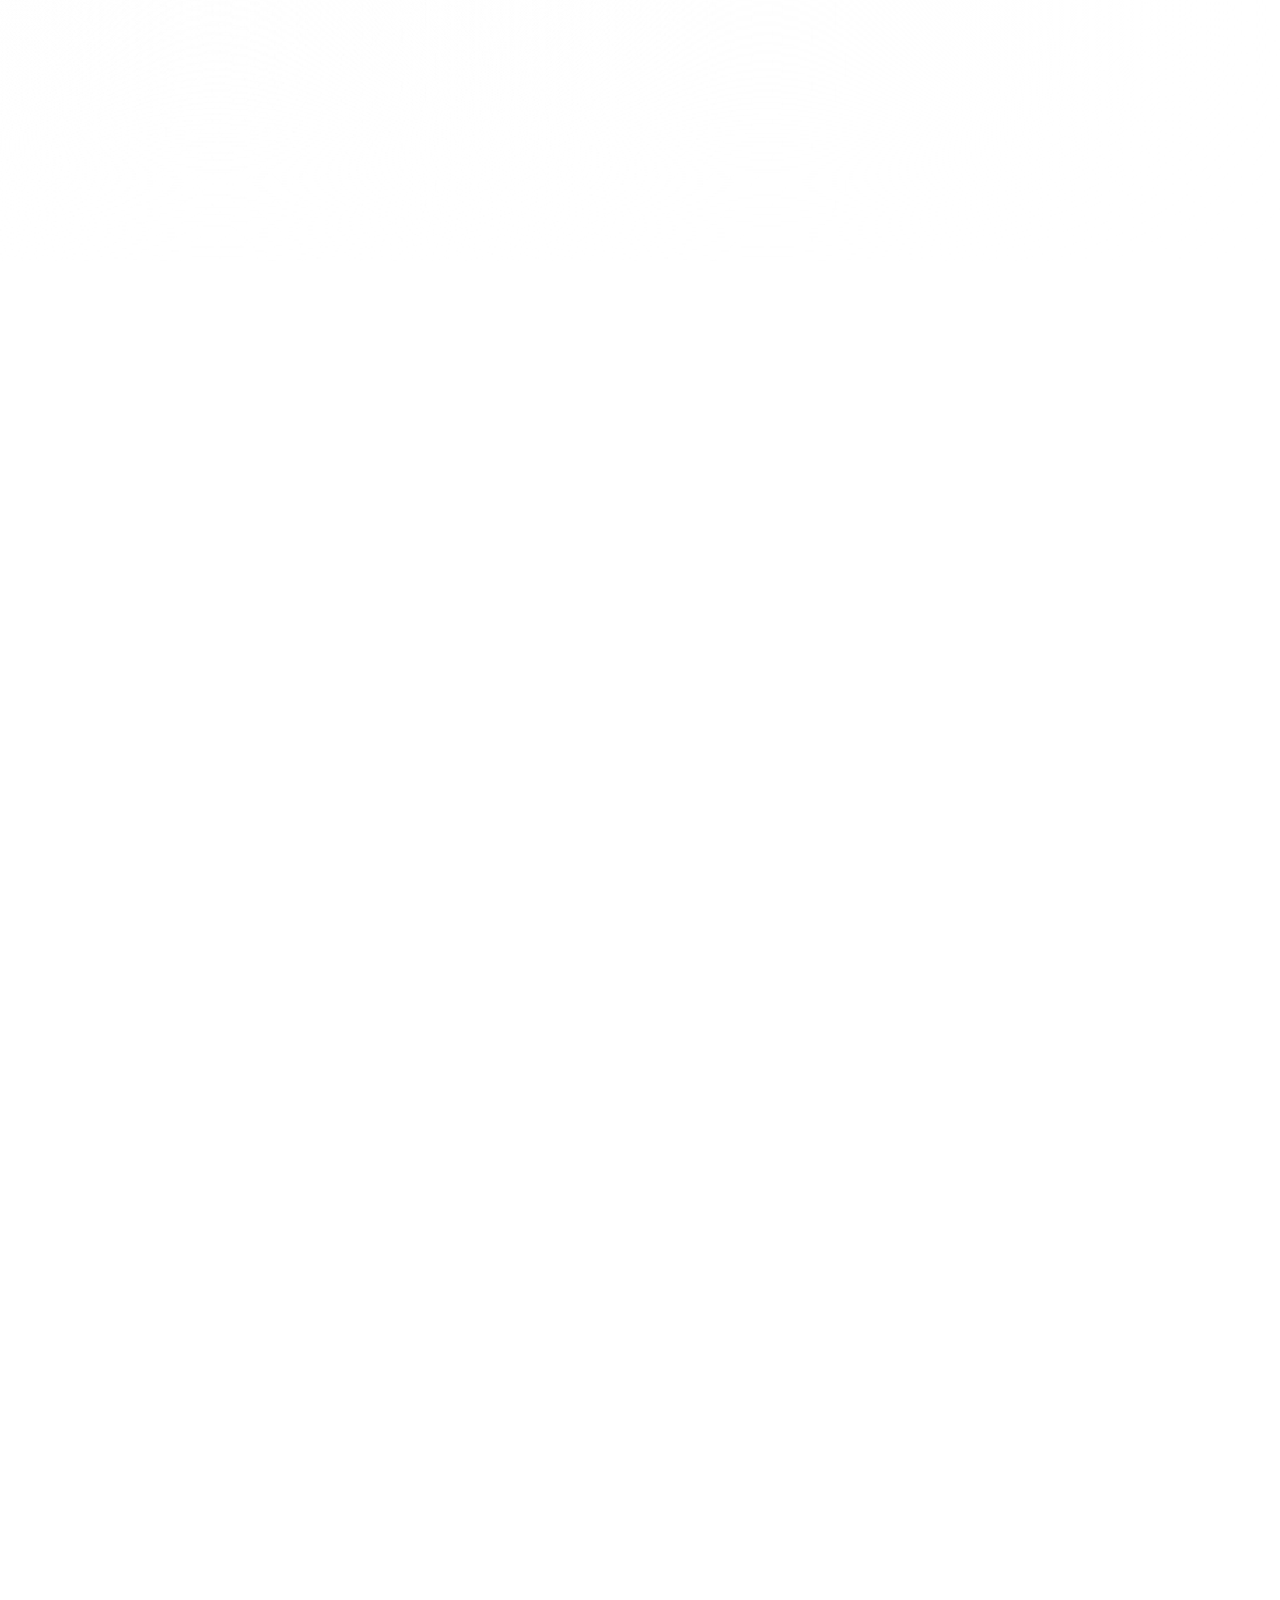
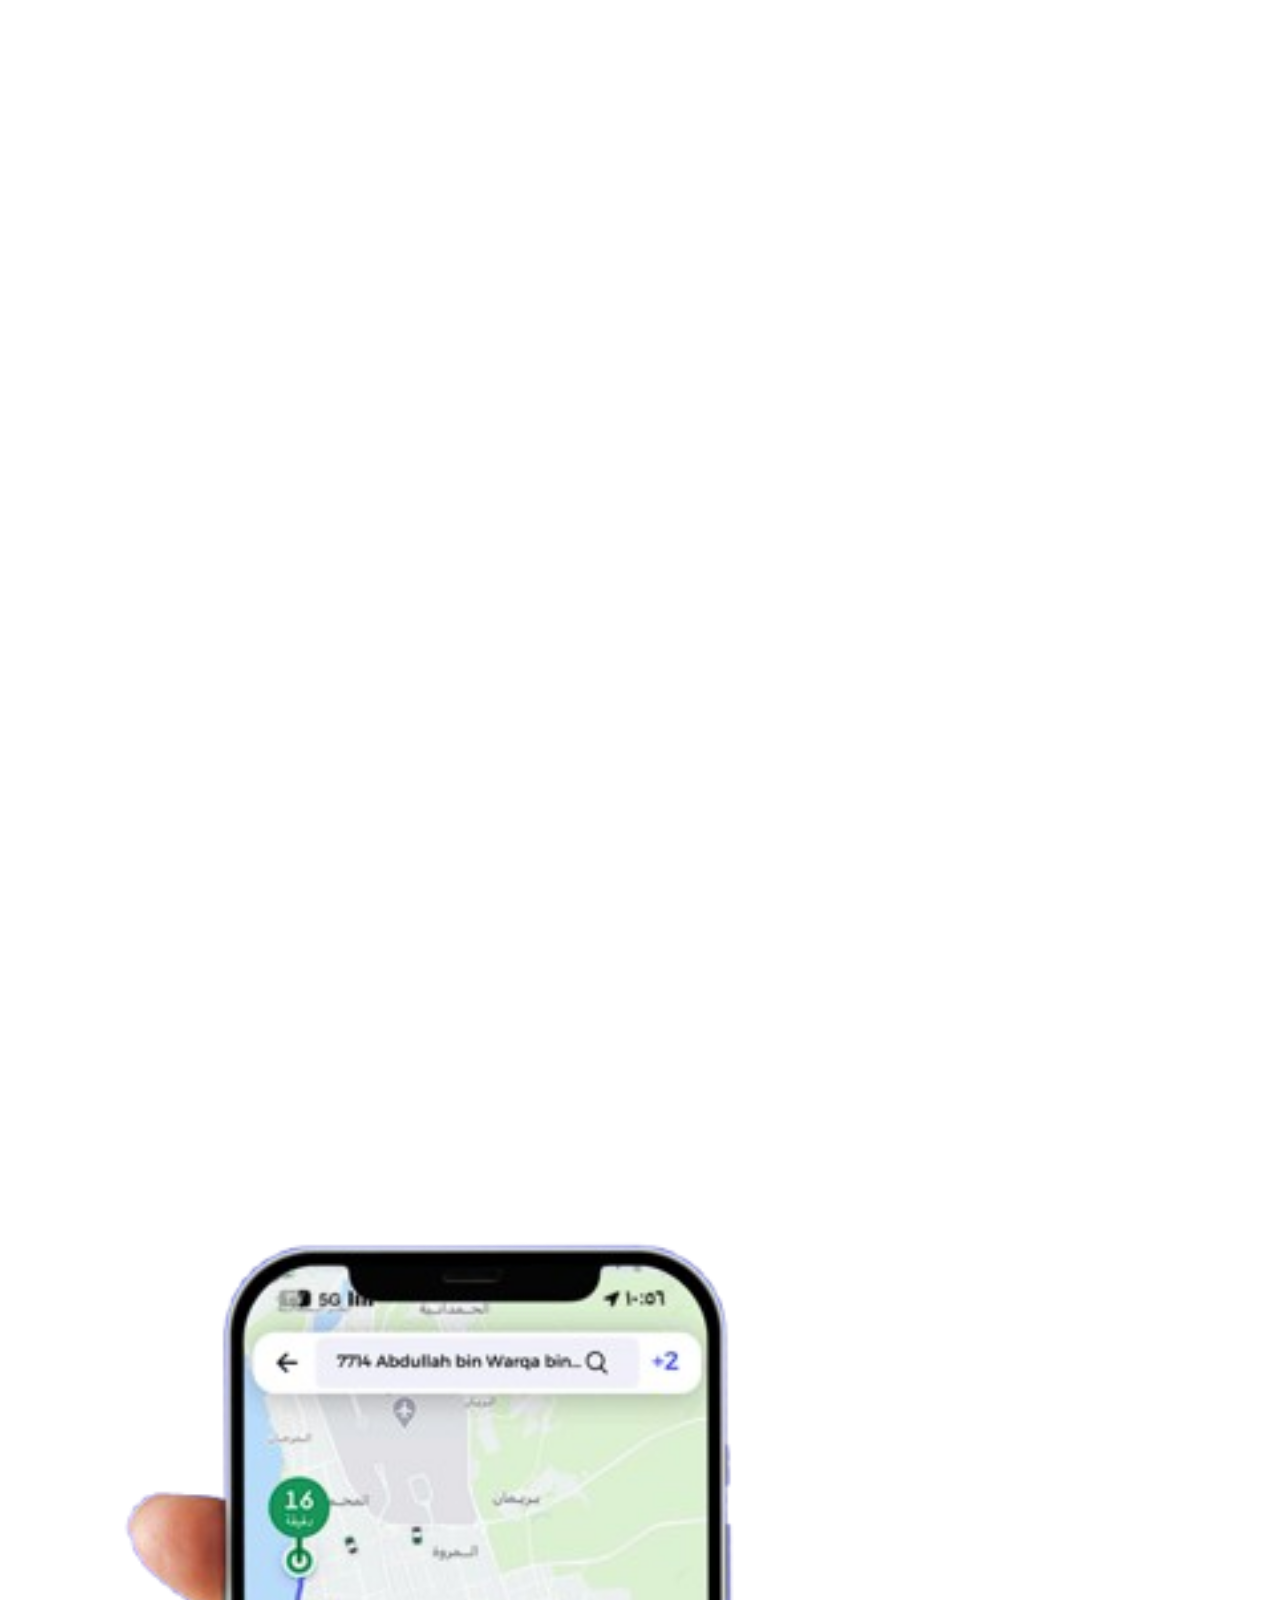
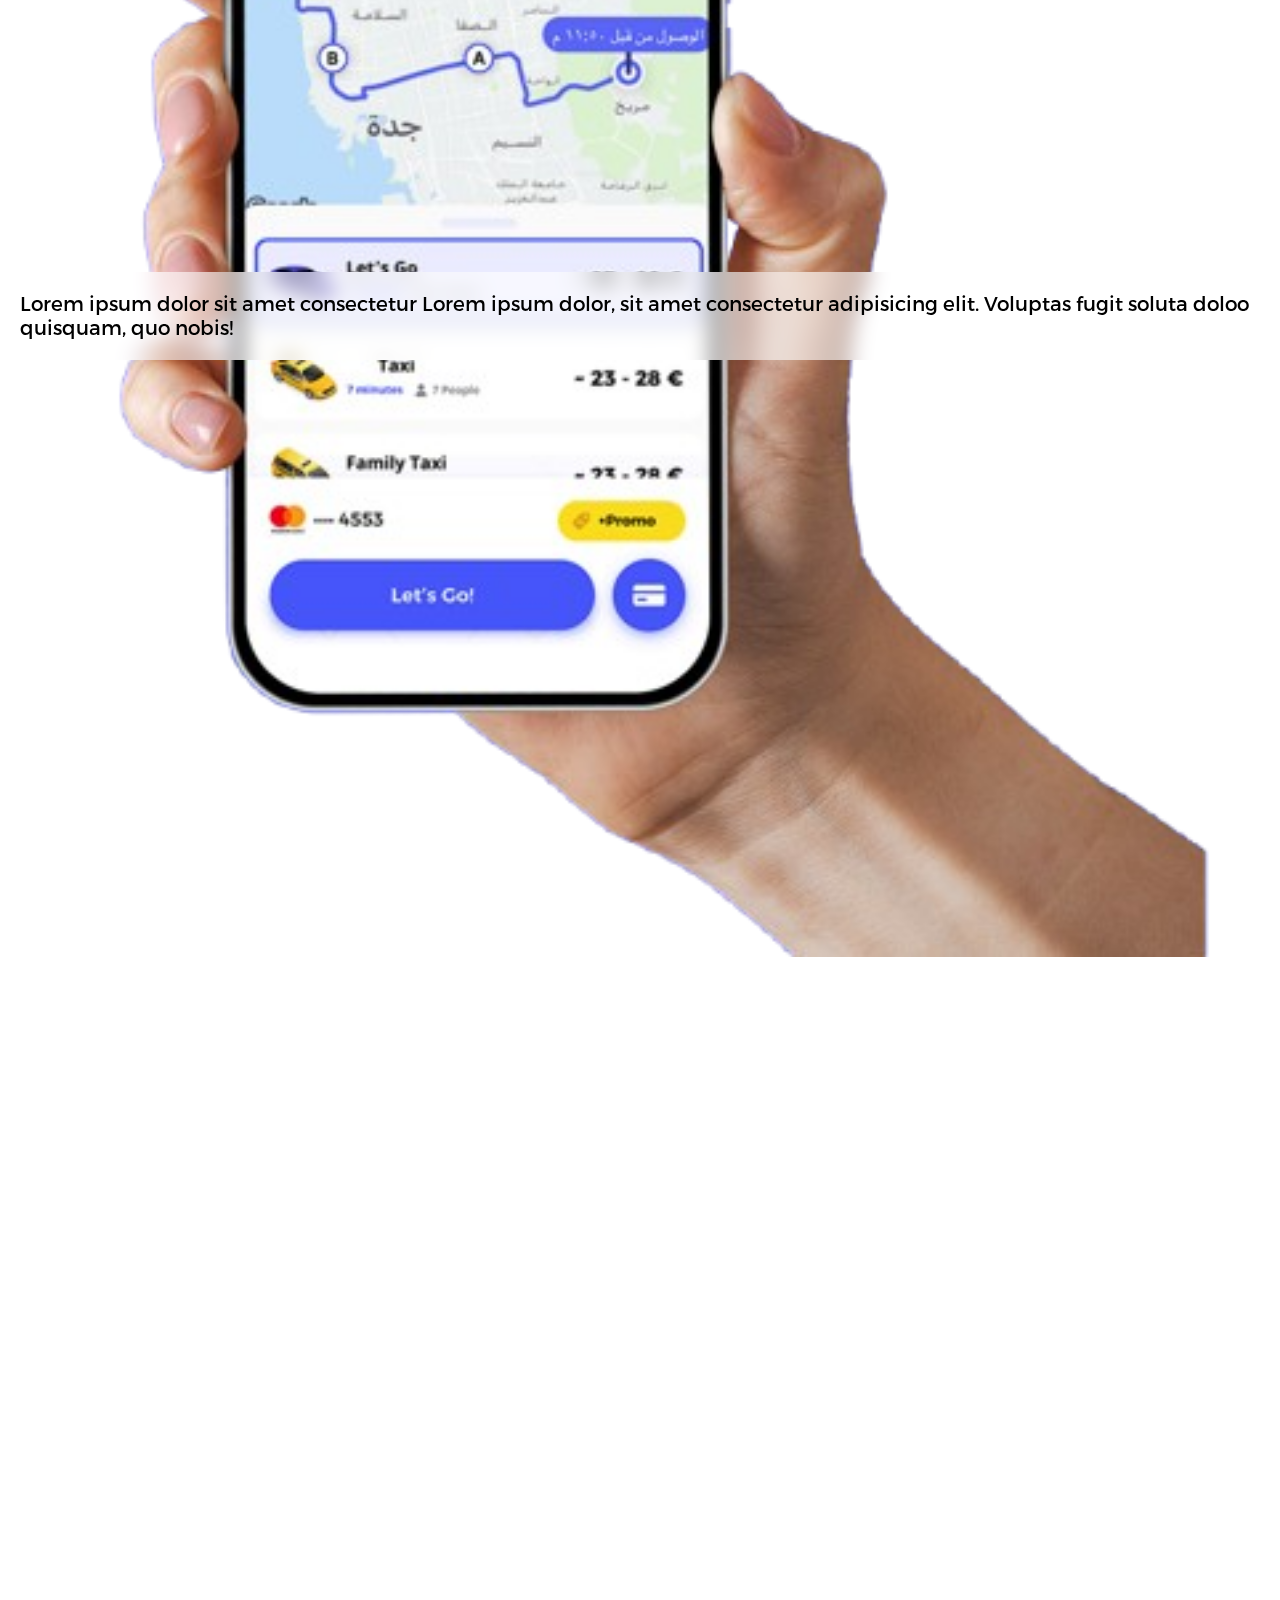
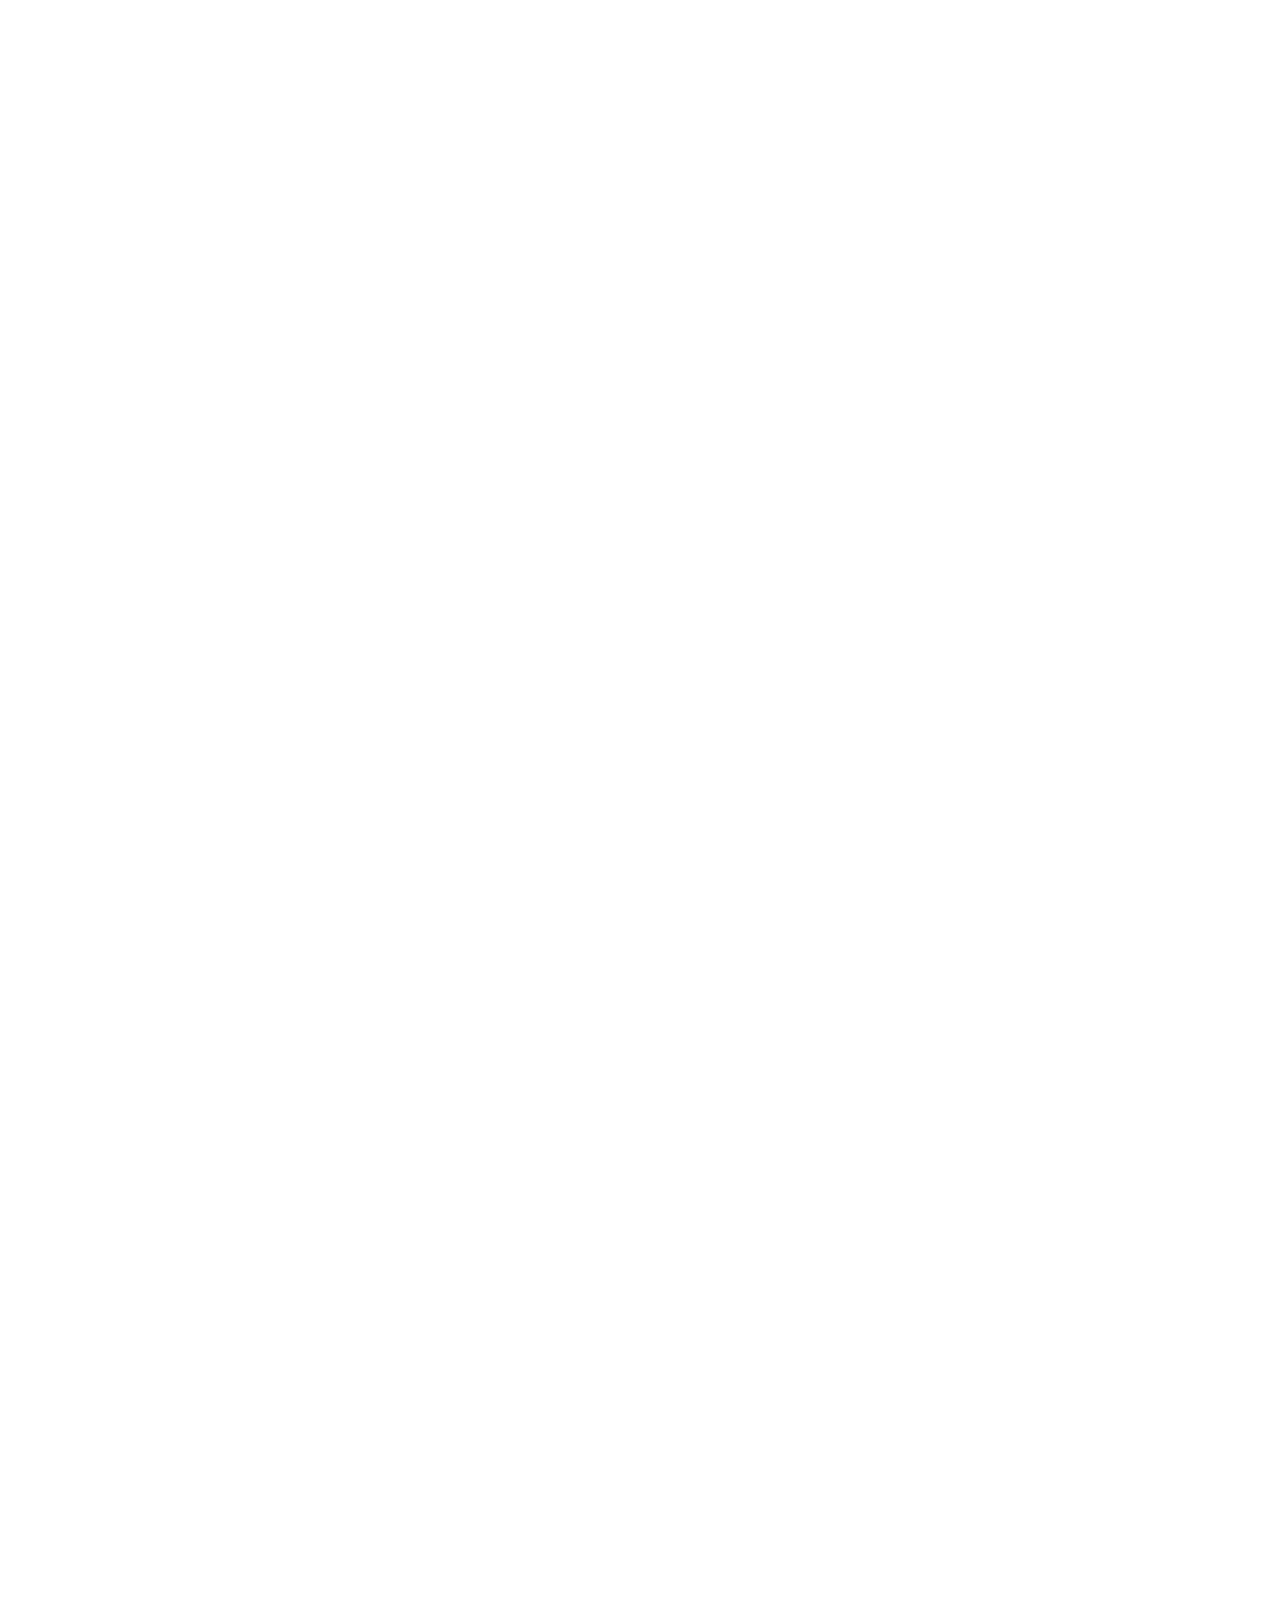
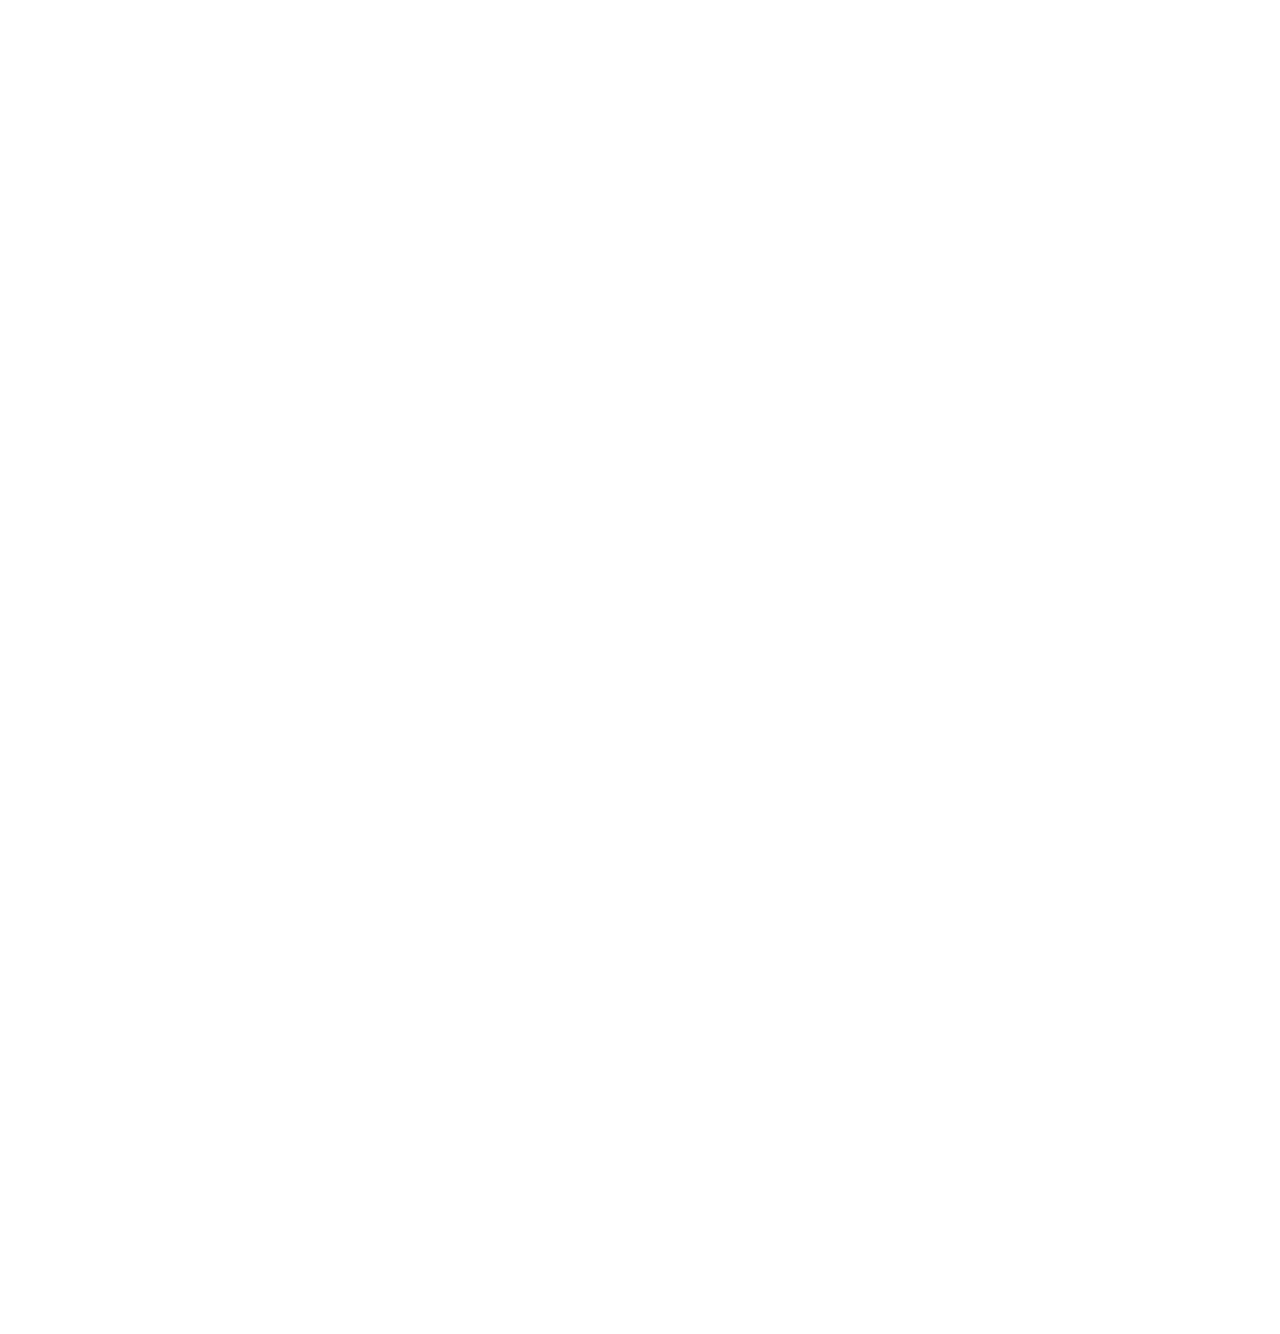
==== commit 14a8d744: "update" ====
--- a/captain-english.html
+++ b/captain-english.html
@@ -78,7 +78,7 @@
         </div>
         <div class="left d-flex align-items-center">
             <div class="link">
-                <a href="./captain.html">عربي</a>
+                <a href="./captain.html">Arabic</a>
             </div>
             <div class="hamburger-icon-box d-flex align-items-center">
                 <div id="nav-icon4">
--- a/assets/css/captain_english_style.css
+++ b/assets/css/captain_english_style.css
@@ -74,9 +74,8 @@
 .link a {
     font-size: 16px;
     text-decoration: none;
-    font-weight: 800;
+    font-weight: 700;
     color: #5b60f6;
-    font-family: 'montserrat-arabic';
 }
 
 .hamburger-icon {
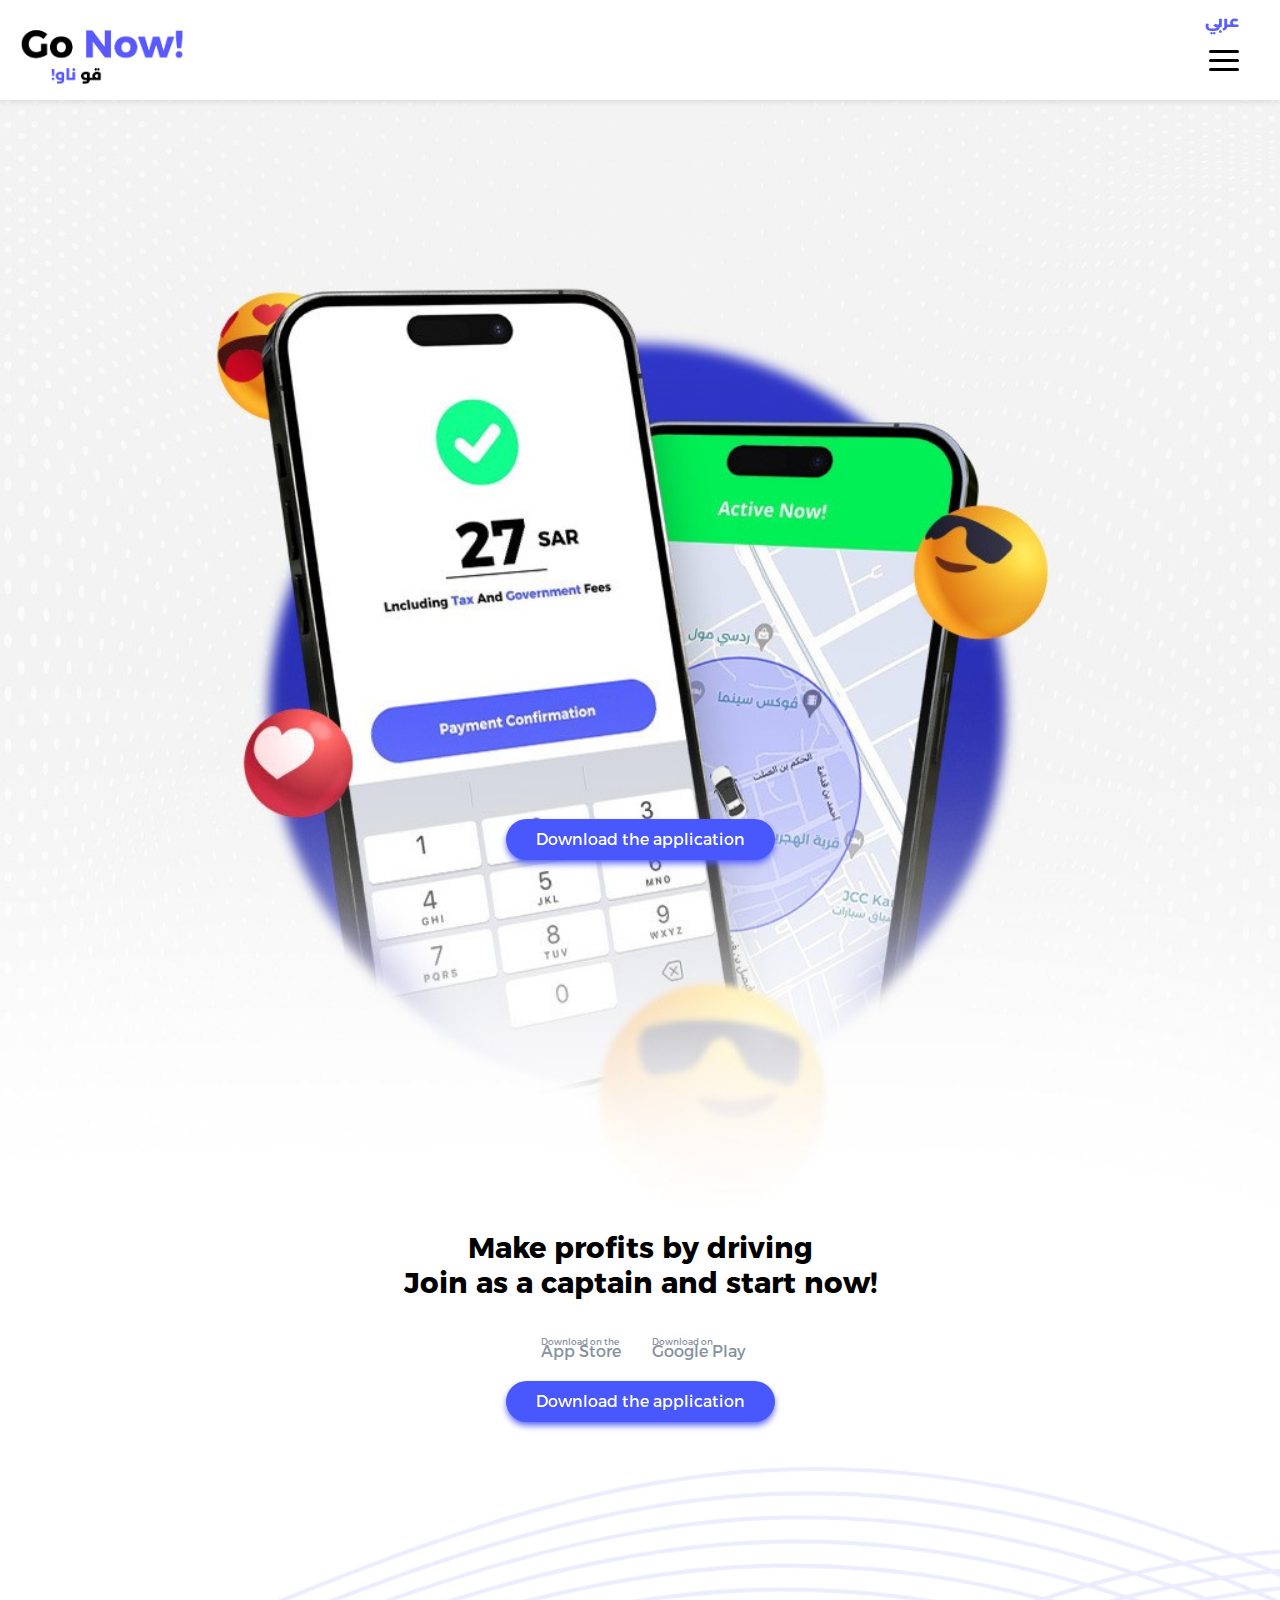
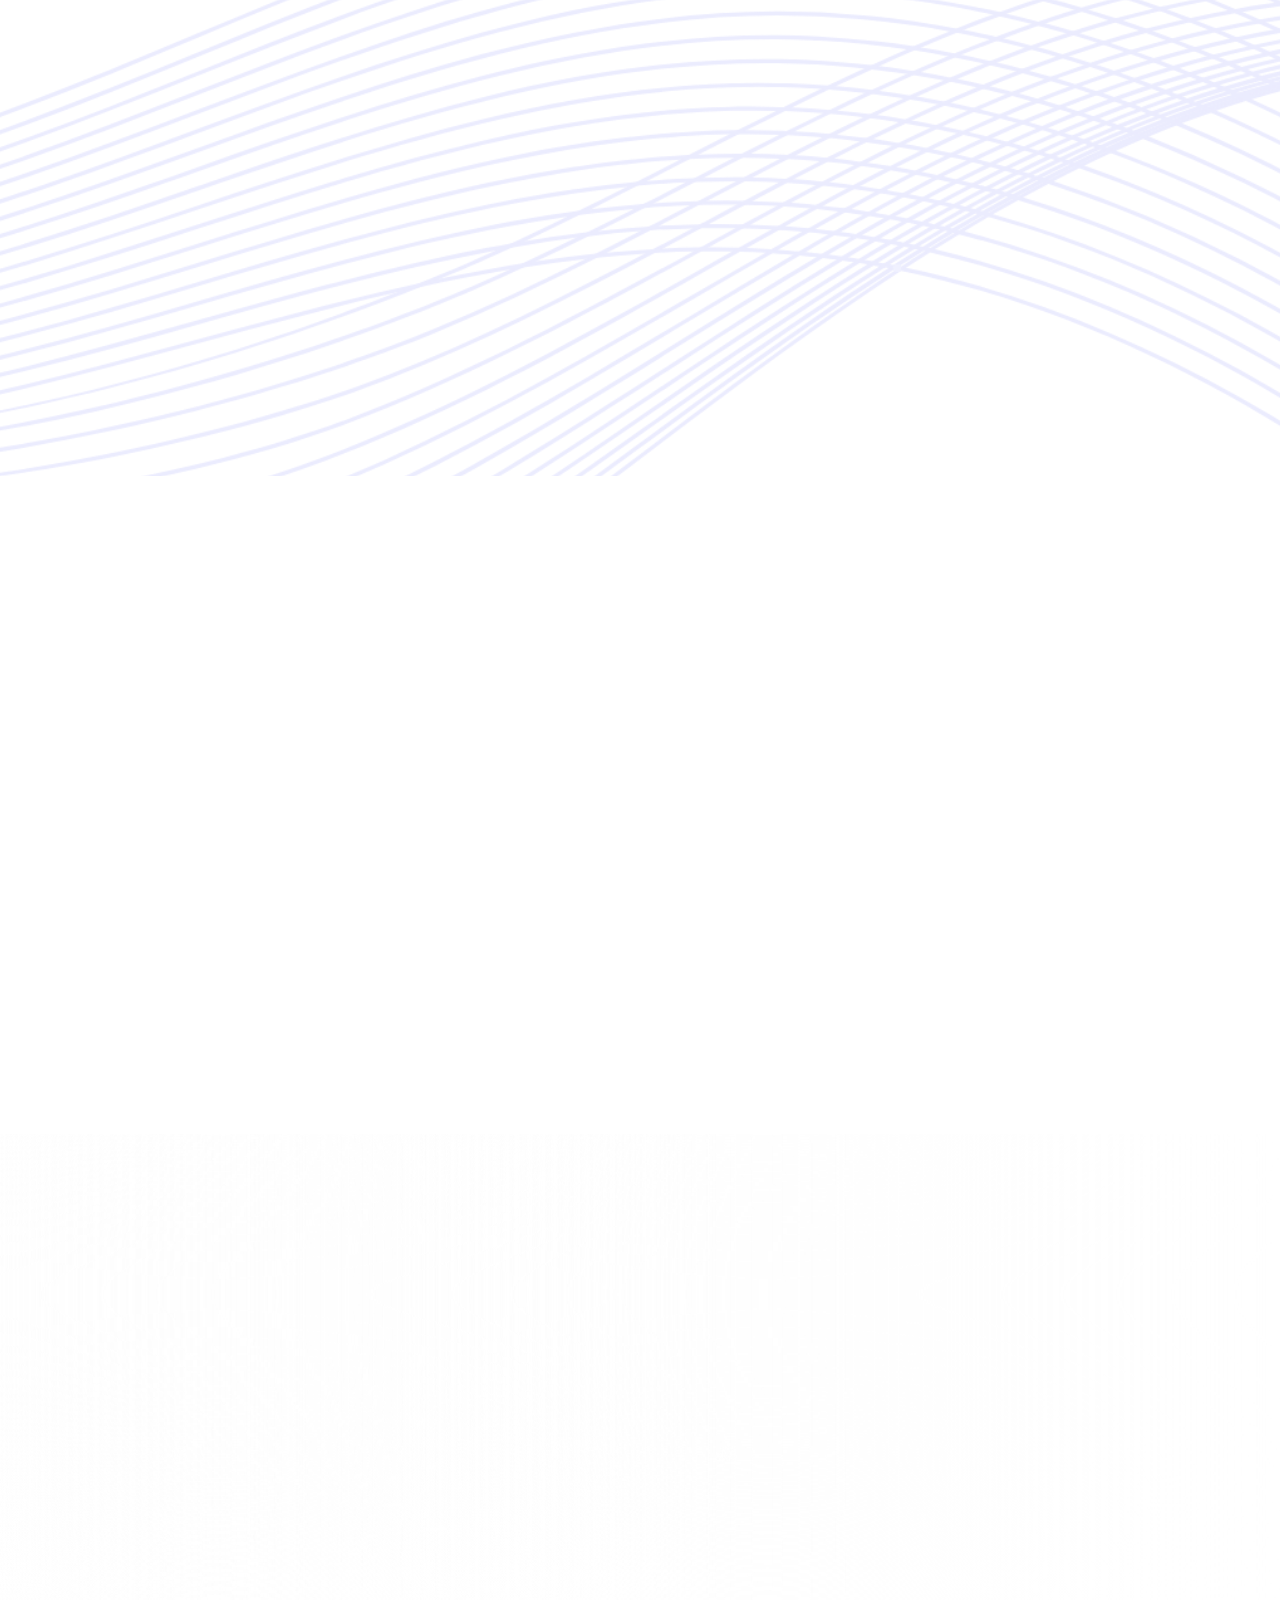
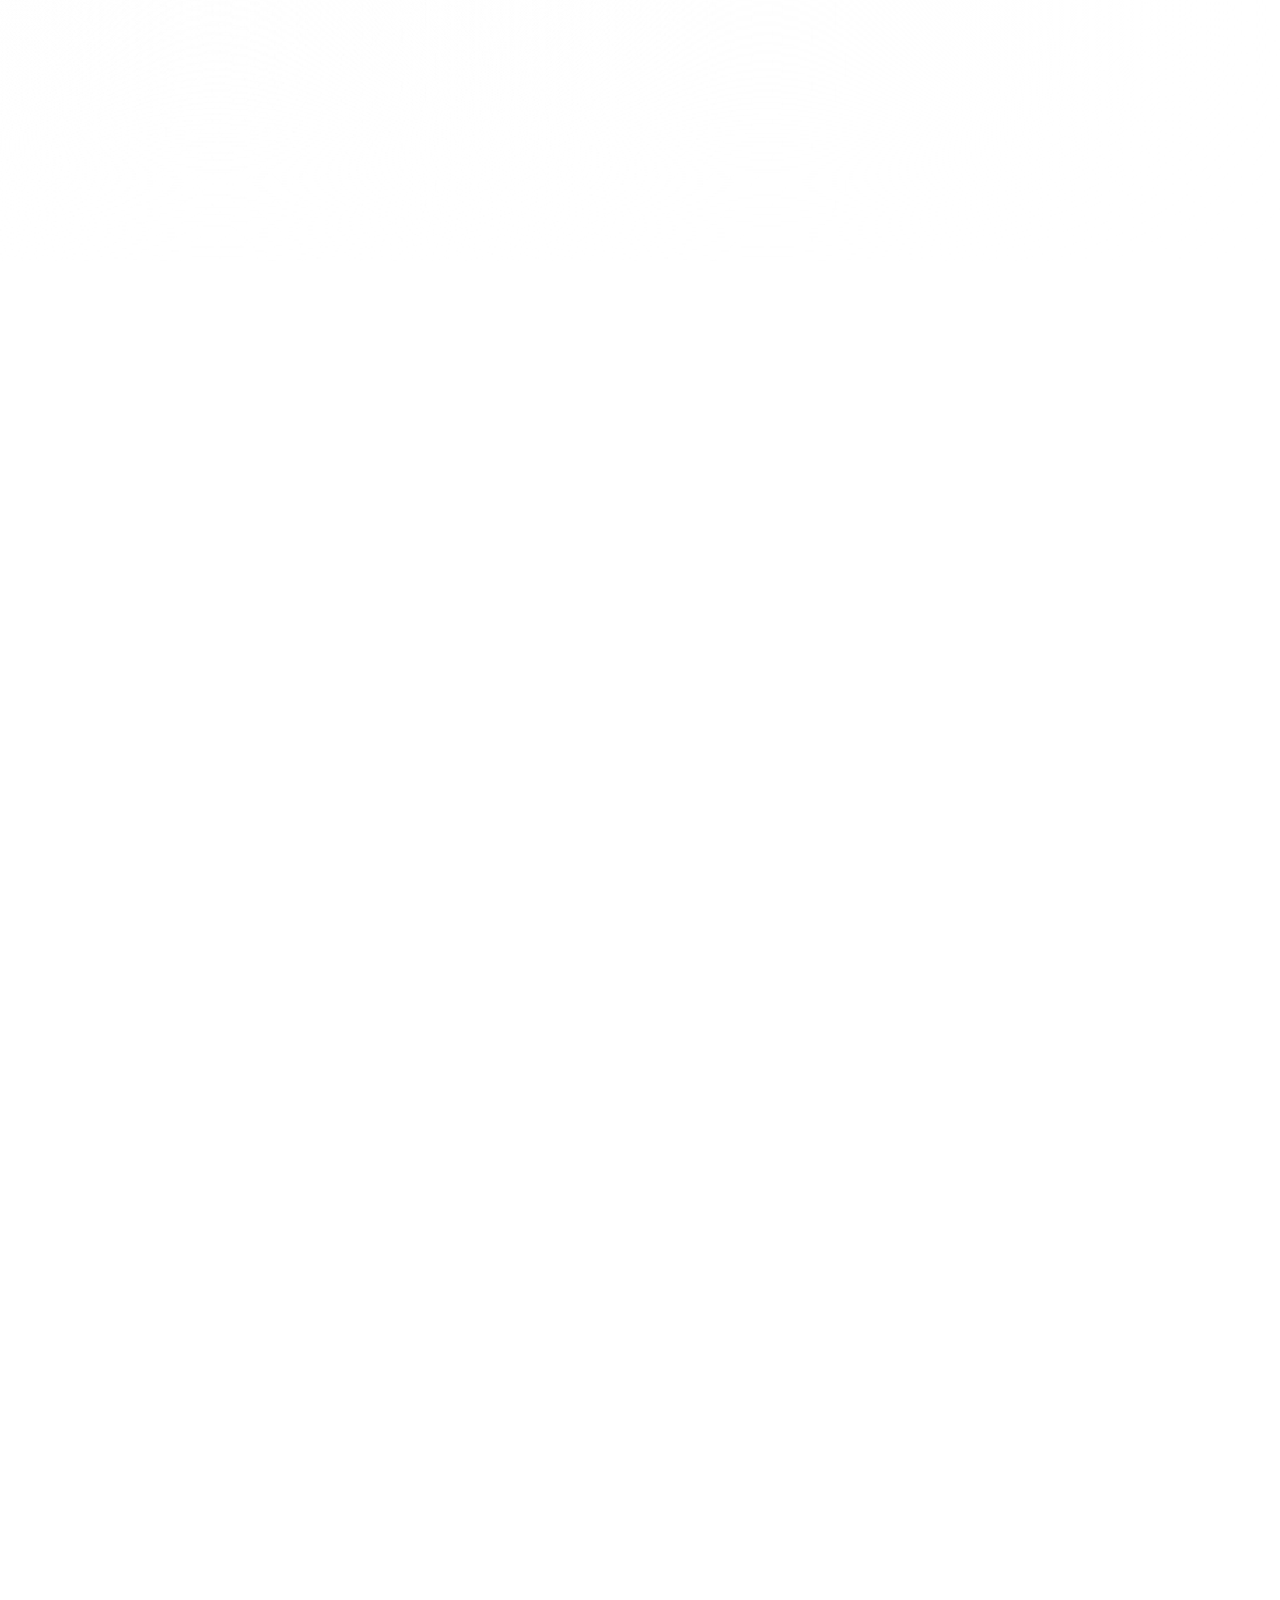
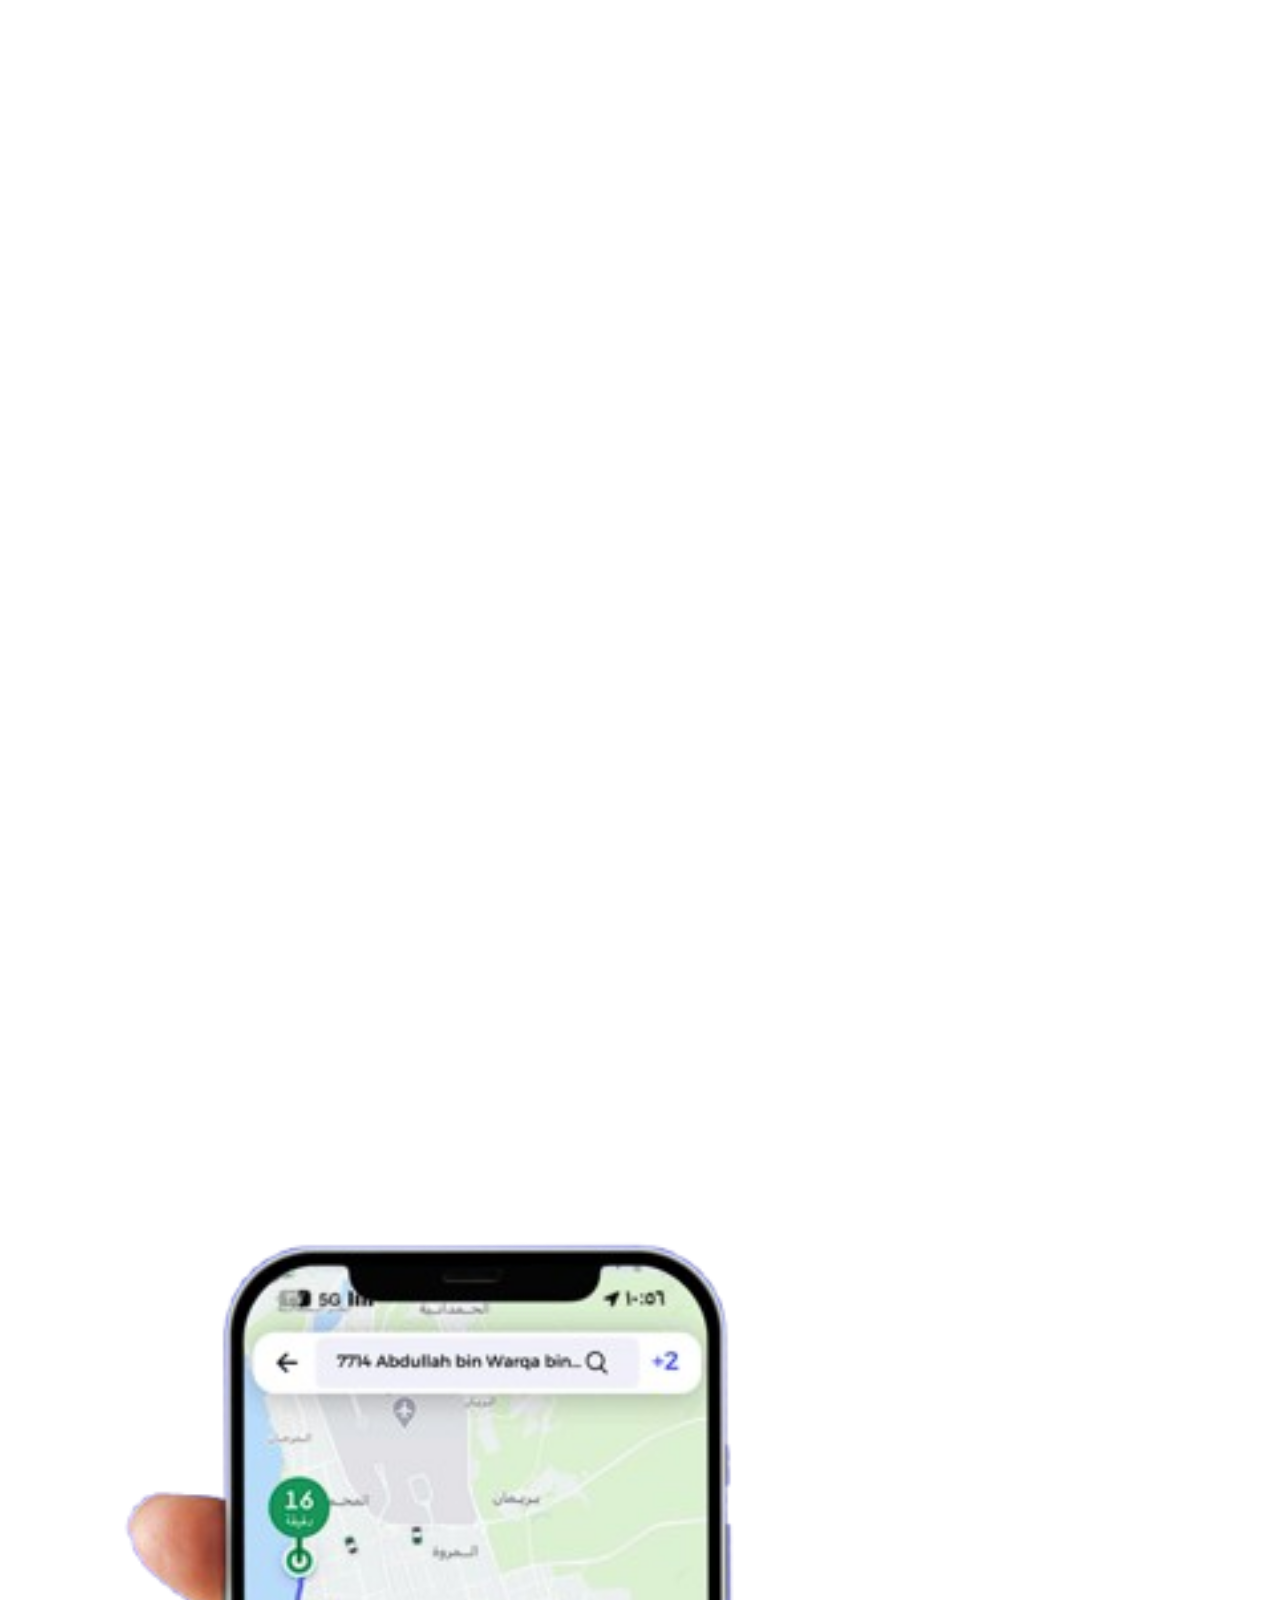
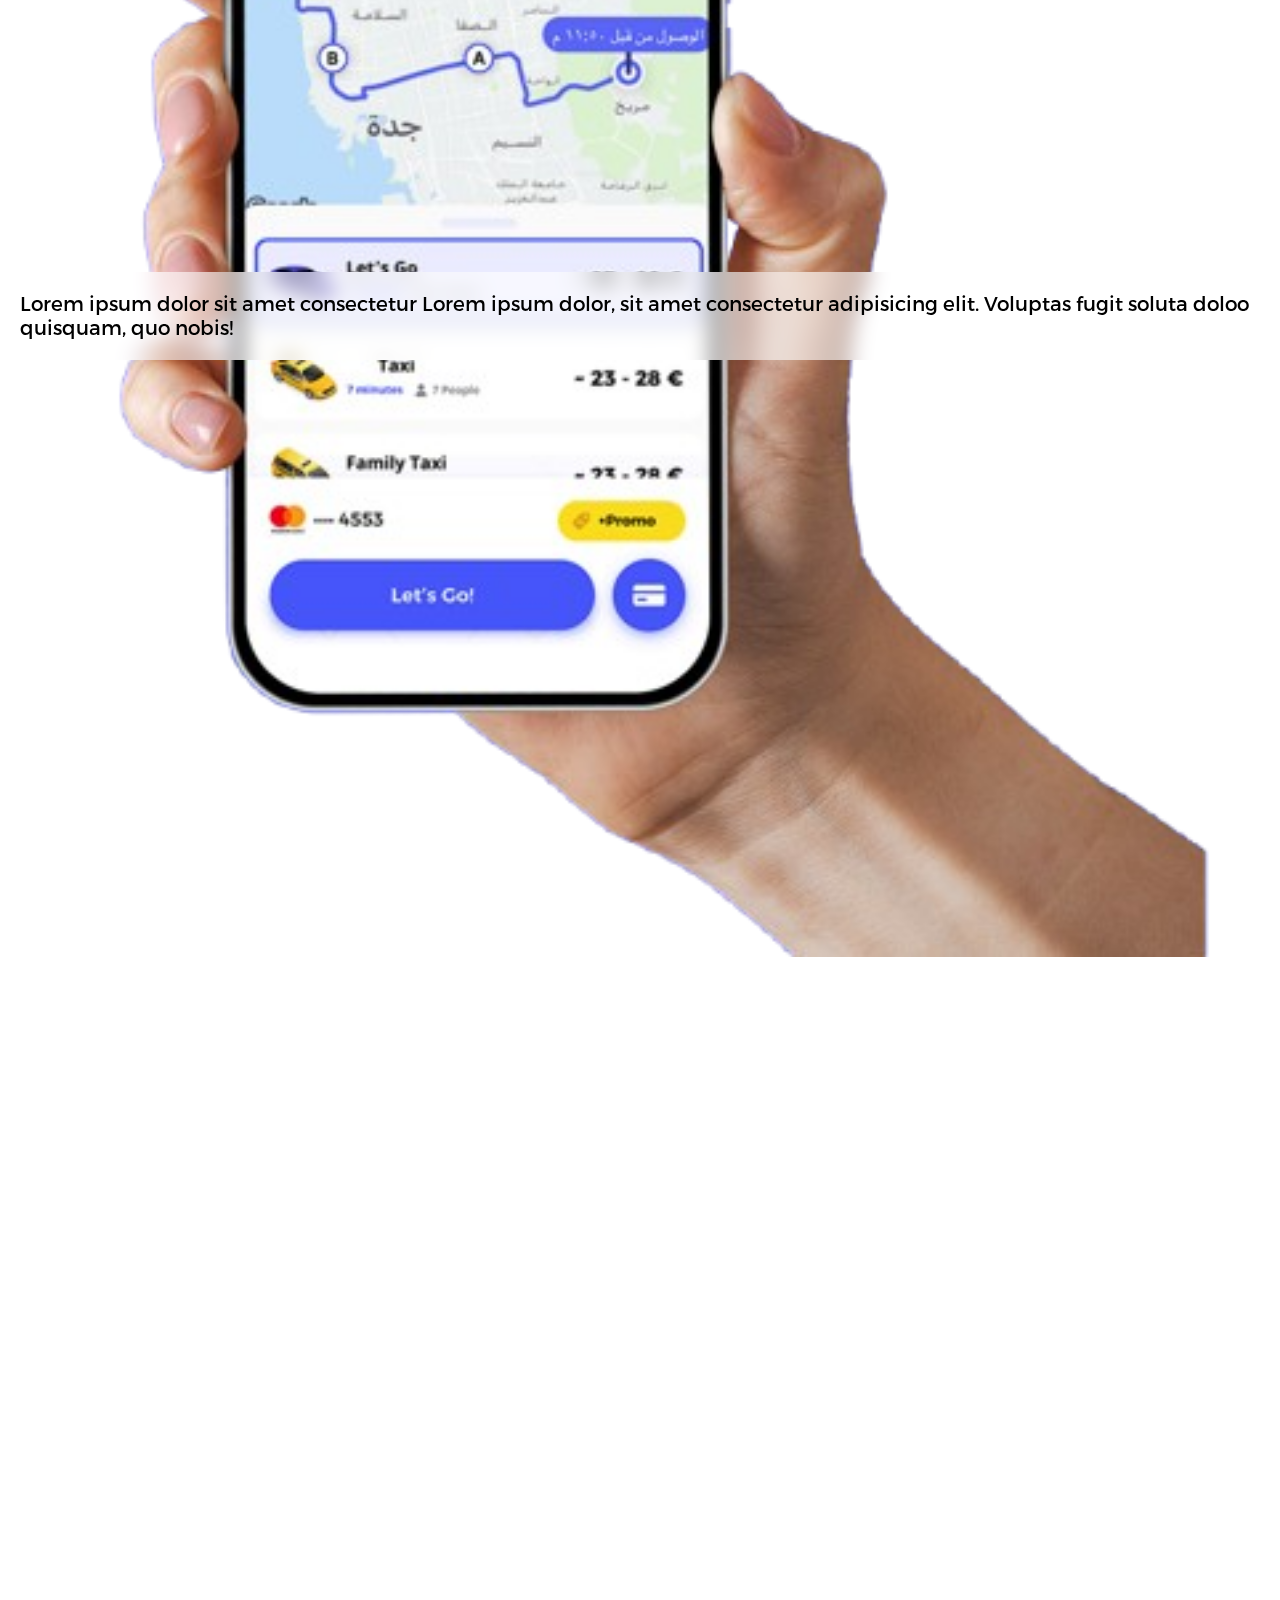
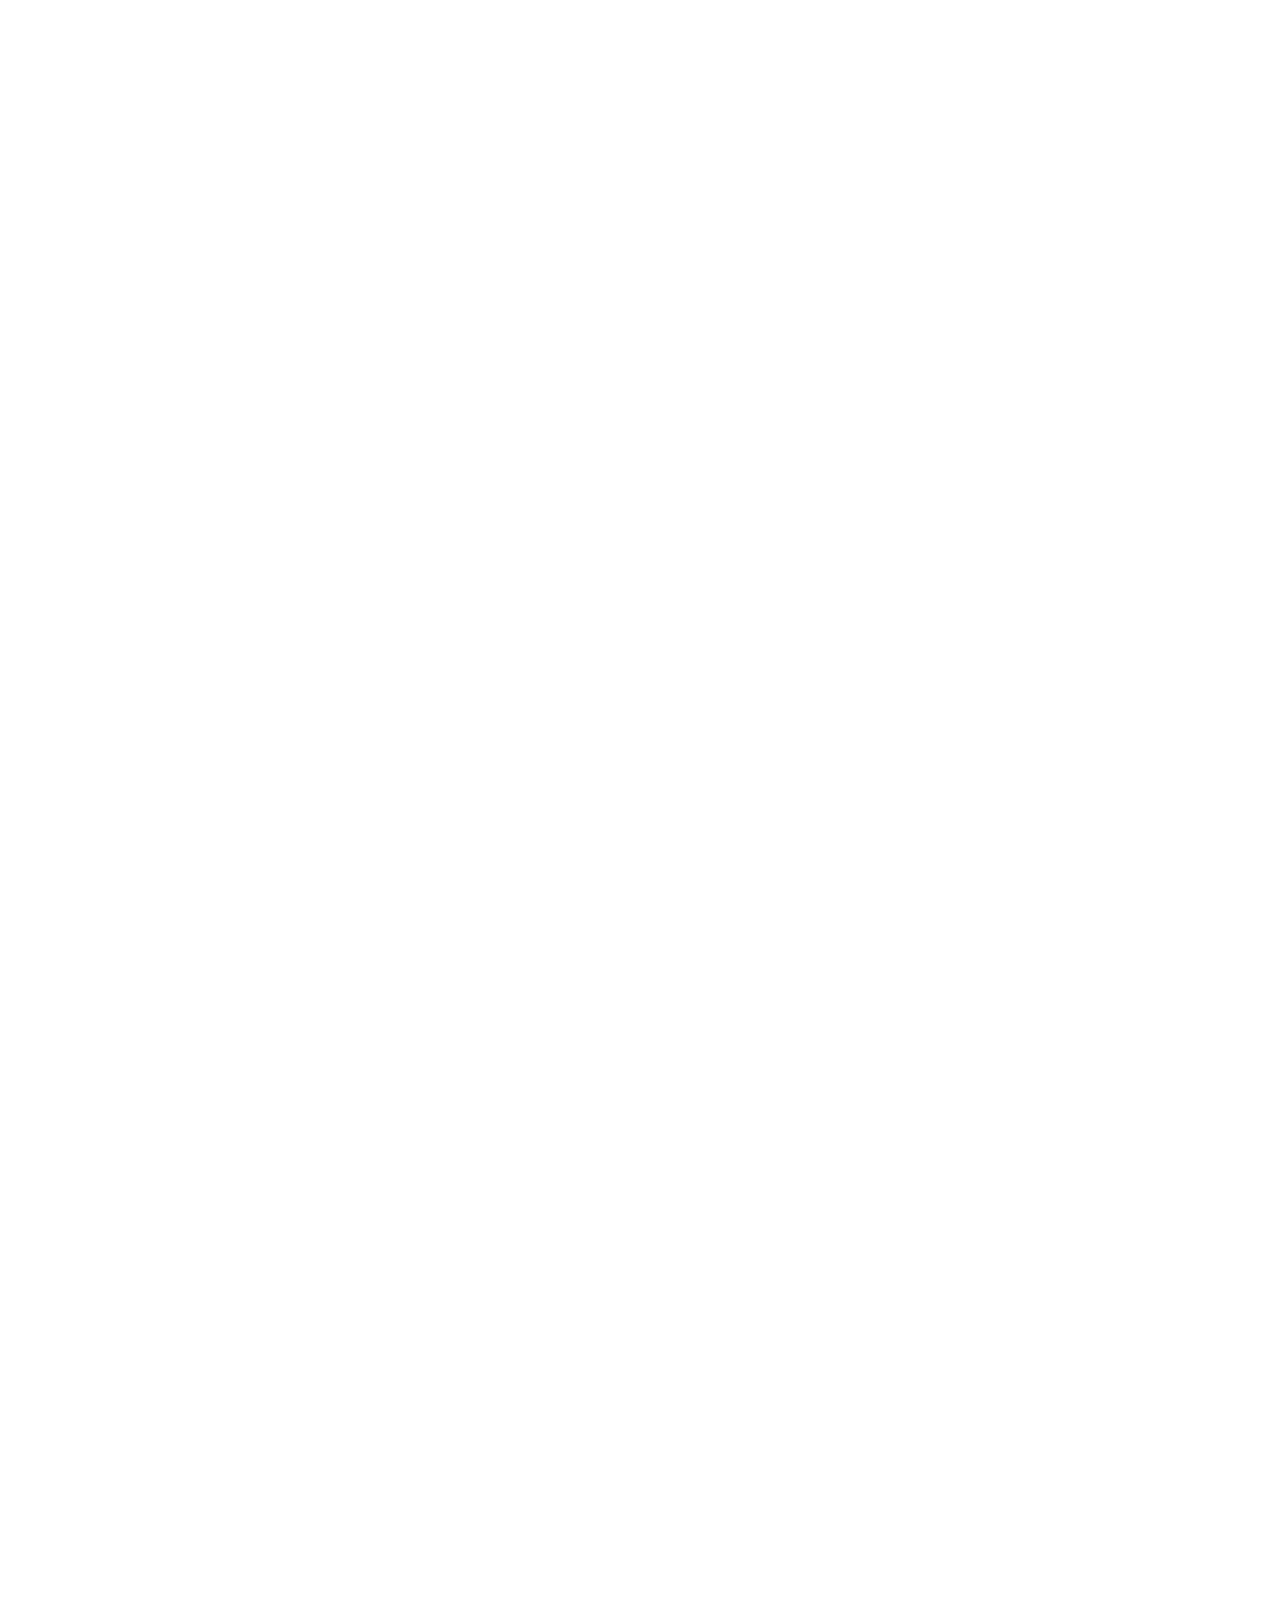
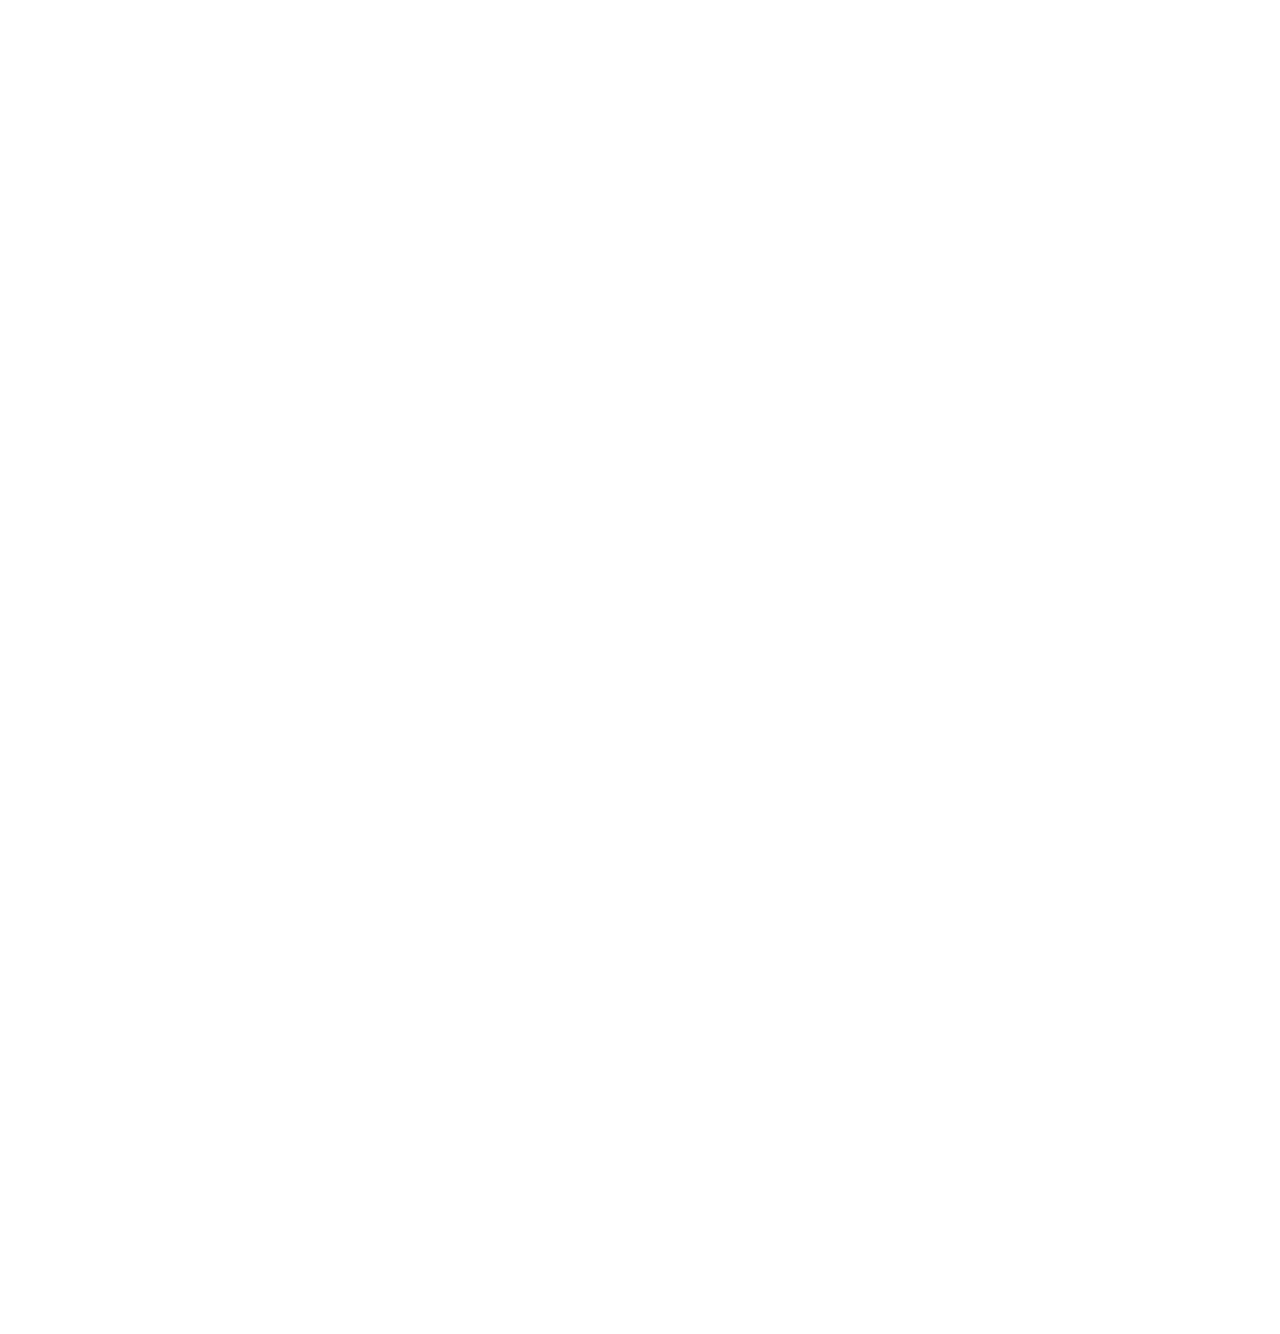
==== commit f56b6aa4: "update" ====
--- a/captain-english.html
+++ b/captain-english.html
@@ -74,11 +74,11 @@
 
     <nav>
         <div class="logo">
-            <img src="./assets/img/Go-Now-logo.png" alt="" style="width: 165px">
+            <img src="./assets/img/Go-Now-logo.png" alt="" class="mainLogo">
         </div>
         <div class="left d-flex align-items-center">
             <div class="link">
-                <a href="./captain.html">Arabic</a>
+                <a href="./captain.html">عربي</a>
             </div>
             <div class="hamburger-icon-box d-flex align-items-center">
                 <div id="nav-icon4">
--- a/assets/css/captain_english_style.css
+++ b/assets/css/captain_english_style.css
@@ -66,6 +66,16 @@
     font-size: 29px;
     font-weight: 700;
 }
+
+.mainLogo {
+    width: 165px;
+  }
+  
+  @media only screen and (max-width: 500px) {
+    .mainLogo {
+      width: 140px;
+    }
+  }
 
 .link {
     margin-right: 21px;
